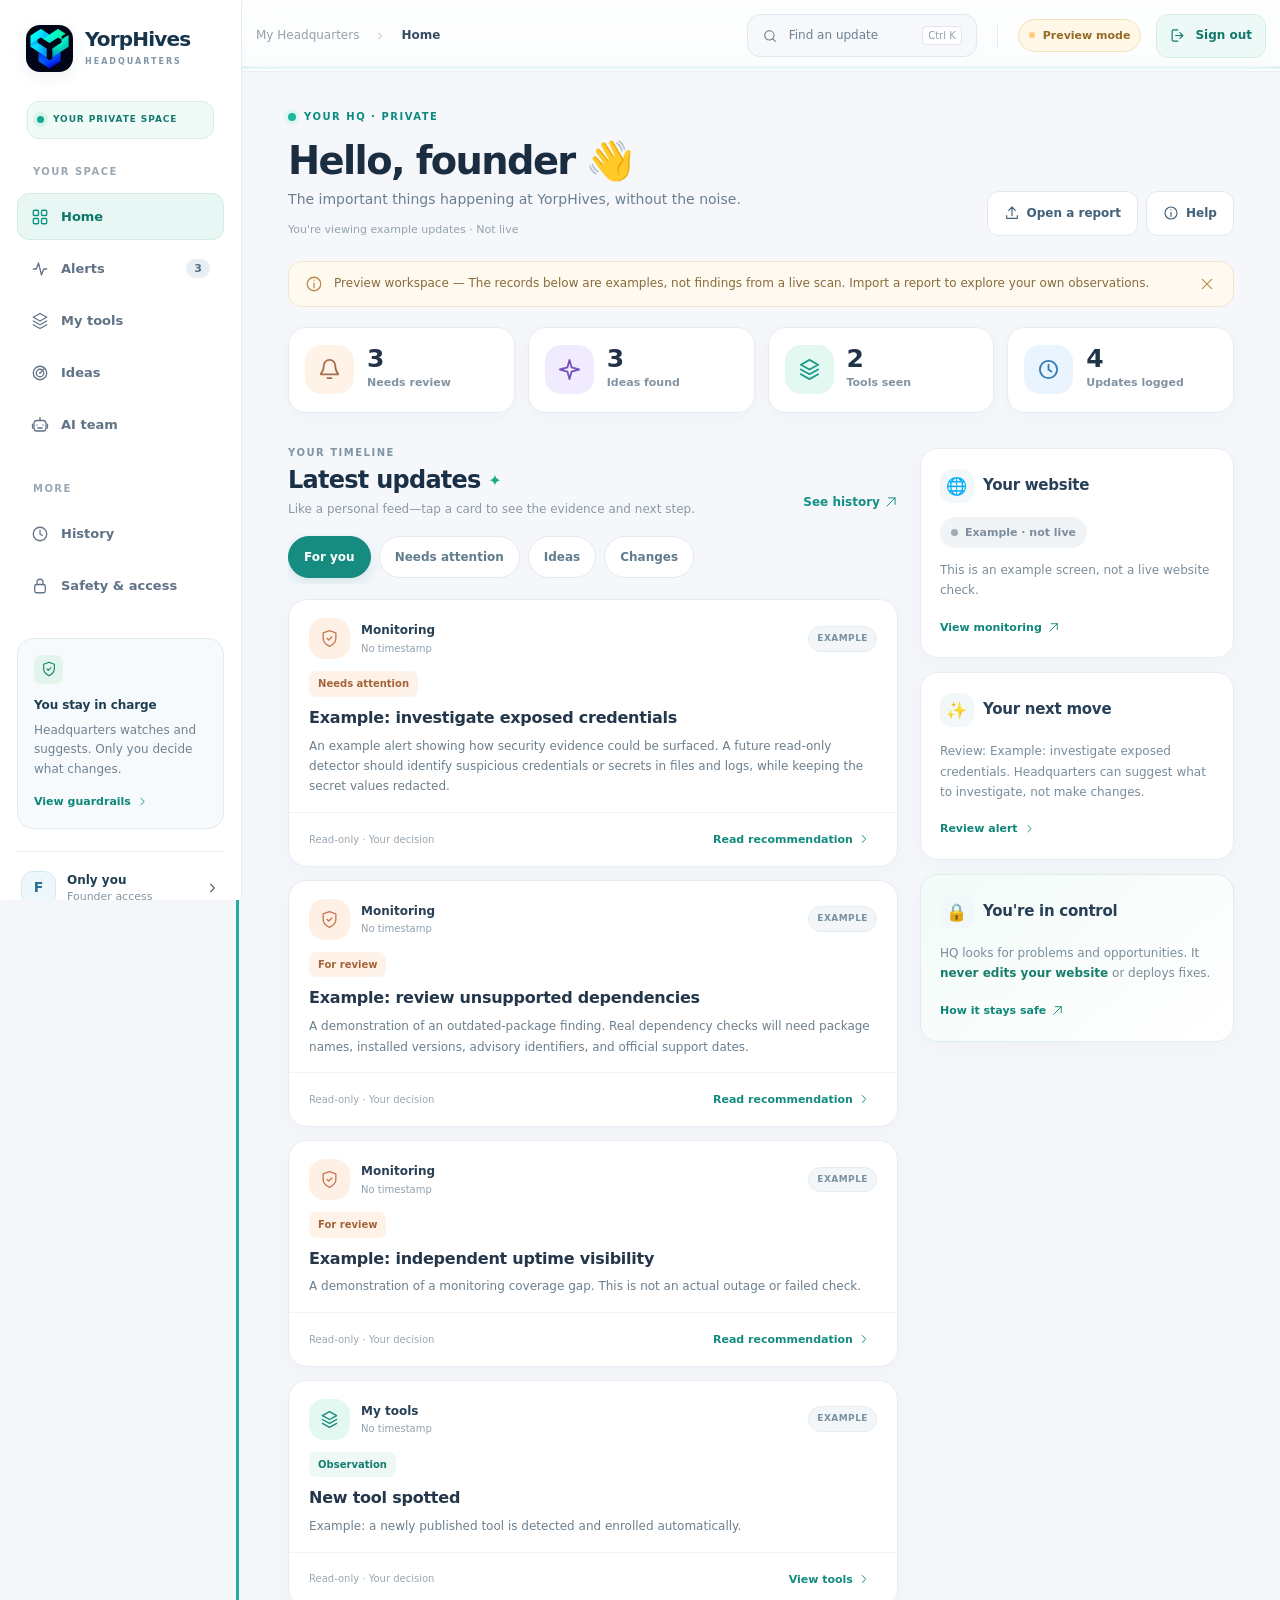
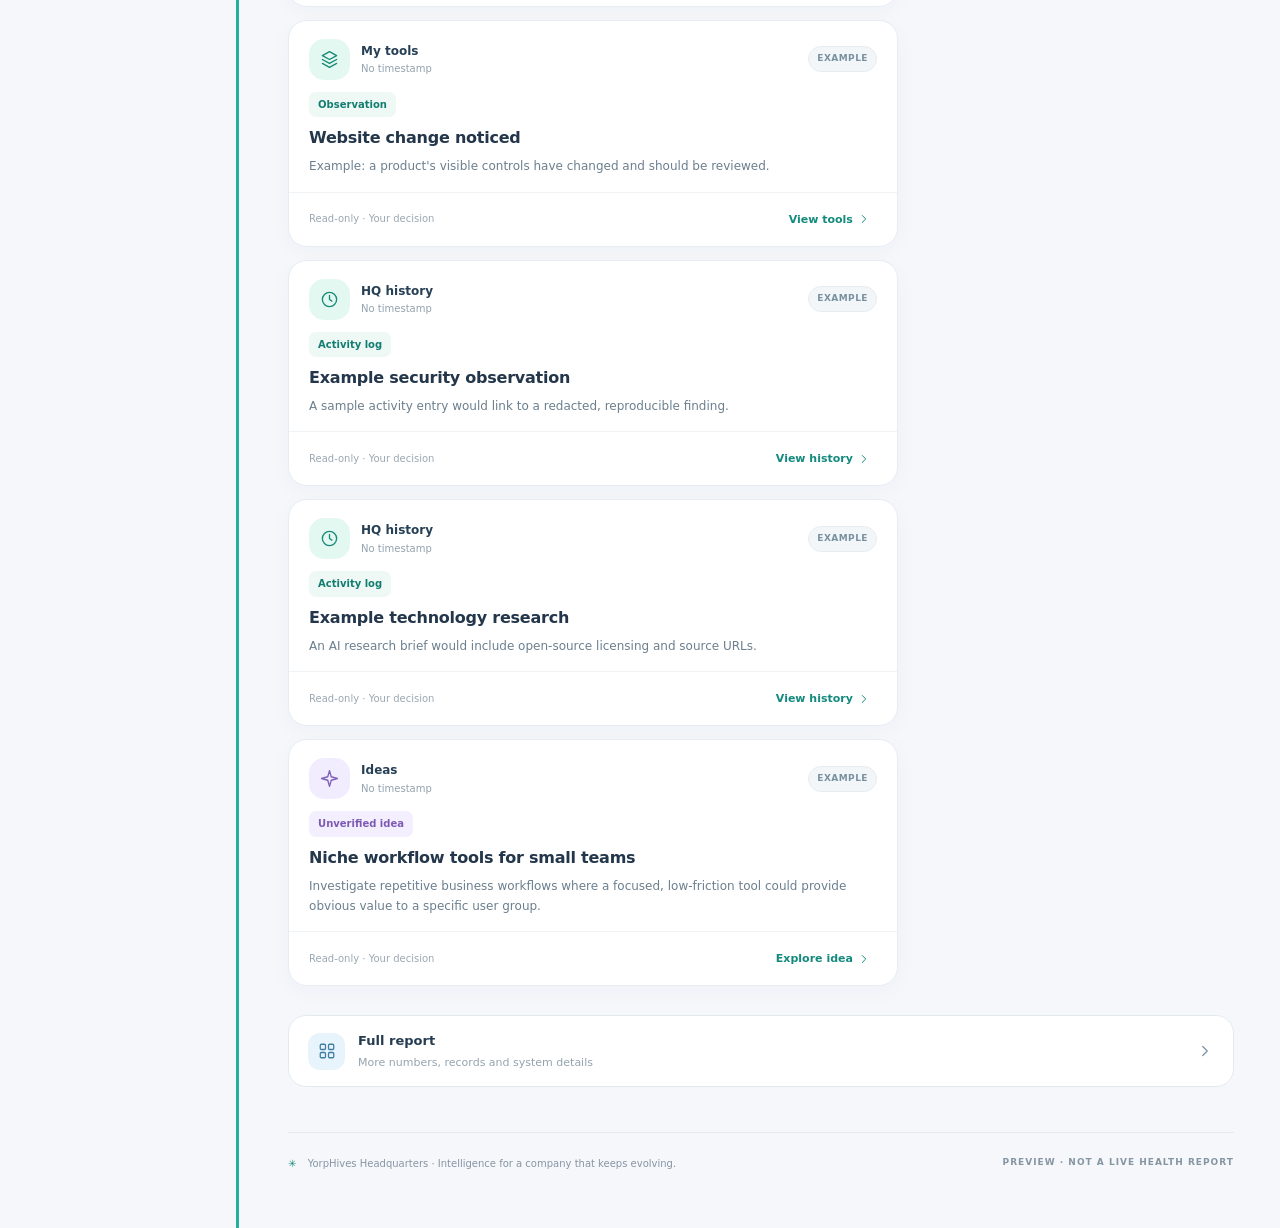
==== index.html @ 3d7a507d "copy(ui): explain automatic enrollment, tentative SPA routes, and evidence limits in everyday langua" ====
<!doctype html>
<html lang="en">
<head>
  <meta charset="utf-8">
  <meta name="viewport" content="width=device-width, initial-scale=1, viewport-fit=cover">
  <meta name="theme-color" content="#0b1019">
  <meta name="description" content="YorpHives Headquarters — a founder-controlled AI office for monitoring, research, opportunity discovery, and long-term growth.">
  <title>YorpHives Headquarters — Your Daily Feed</title>
  <link rel="stylesheet" href="./styles.css">
  <script defer src="./dashboard.js"></script>
</head>
<body>
  <svg class="icon-library" xmlns="http://www.w3.org/2000/svg" aria-hidden="true">
    <symbol id="i-grid" viewBox="0 0 24 24"><rect x="3" y="3" width="7" height="7" rx="1.5"/><rect x="14" y="3" width="7" height="7" rx="1.5"/><rect x="3" y="14" width="7" height="7" rx="1.5"/><rect x="14" y="14" width="7" height="7" rx="1.5"/></symbol>
    <symbol id="i-activity" viewBox="0 0 24 24"><path d="M3 12h4l3-8 4 16 3-8h4"/></symbol>
    <symbol id="i-shield" viewBox="0 0 24 24"><path d="M12 22s8-4 8-10V5l-8-3-8 3v7c0 6 8 10 8 10Z"/><path d="m9 12 2 2 4-4"/></symbol>
    <symbol id="i-radar" viewBox="0 0 24 24"><circle cx="12" cy="12" r="9"/><circle cx="12" cy="12" r="5"/><path d="m12 12 6-6"/><circle cx="12" cy="12" r="1" fill="currentColor" stroke="none"/></symbol>
    <symbol id="i-trend" viewBox="0 0 24 24"><path d="m3 17 6-6 4 4 8-8"/><path d="M15 7h6v6"/></symbol>
    <symbol id="i-bots" viewBox="0 0 24 24"><rect x="4" y="6" width="16" height="14" rx="4"/><path d="M12 2v4M8 12h.01M16 12h.01M9 16h6M2 11v5M22 11v5"/></symbol>
    <symbol id="i-clock" viewBox="0 0 24 24"><circle cx="12" cy="12" r="9"/><path d="M12 7v5l3 2"/></symbol>
    <symbol id="i-lock" viewBox="0 0 24 24"><rect x="5" y="10" width="14" height="11" rx="2"/><path d="M8 10V7a4 4 0 0 1 8 0v3"/></symbol>
    <symbol id="i-chevron" viewBox="0 0 24 24"><path d="m9 18 6-6-6-6"/></symbol>
    <symbol id="i-arrow" viewBox="0 0 24 24"><path d="M5 19 19 5M8 5h11v11"/></symbol>
    <symbol id="i-search" viewBox="0 0 24 24"><circle cx="11" cy="11" r="7"/><path d="m20 20-4-4"/></symbol>
    <symbol id="i-bell" viewBox="0 0 24 24"><path d="M18 8a6 6 0 0 0-12 0c0 7-3 7-3 9h18c0-2-3-2-3-9ZM10 21h4"/></symbol>
    <symbol id="i-plus" viewBox="0 0 24 24"><path d="M12 5v14M5 12h14"/></symbol>
    <symbol id="i-menu" viewBox="0 0 24 24"><path d="M4 7h16M4 12h16M4 17h16"/></symbol>
    <symbol id="i-close" viewBox="0 0 24 24"><path d="M5 5 19 19M19 5 5 19"/></symbol>
    <symbol id="i-logout" viewBox="0 0 24 24"><path d="M11 4H5a2 2 0 0 0-2 2v12a2 2 0 0 0 2 2h6"/><path d="M14 16l4-4-4-4M8 12h10"/></symbol>
    <symbol id="i-upload" viewBox="0 0 24 24"><path d="M12 16V3m0 0L7 8m5-5 5 5M4 16v4h16v-4"/></symbol>
    <symbol id="i-info" viewBox="0 0 24 24"><circle cx="12" cy="12" r="9"/><path d="M12 11v6M12 7h.01"/></symbol>
    <symbol id="i-spark" viewBox="0 0 24 24"><path d="m12 2 2.2 7.8L22 12l-7.8 2.2L12 22l-2.2-7.8L2 12l7.8-2.2L12 2Z"/></symbol>
    <symbol id="i-briefcase" viewBox="0 0 24 24"><rect x="3" y="7" width="18" height="14" rx="2"/><path d="M8 7V5a2 2 0 0 1 2-2h4a2 2 0 0 1 2 2v2M3 13h18"/></symbol>
    <symbol id="i-code" viewBox="0 0 24 24"><path d="m8 8-4 4 4 4m8-8 4 4-4 4m-3-12-2 16"/></symbol>
    <symbol id="i-file" viewBox="0 0 24 24"><path d="M6 2h8l5 5v15H6zM14 2v5h5M9 12h7M9 16h7"/></symbol>
    <symbol id="i-check" viewBox="0 0 24 24"><path d="m5 12 5 5L20 7"/></symbol>
    <symbol id="i-external" viewBox="0 0 24 24"><path d="M13 5h6v6M19 5l-9 9"/><path d="M19 14v5H5V5h5"/></symbol>
    <symbol id="i-refresh" viewBox="0 0 24 24"><path d="M20 11a8 8 0 0 0-14-5L4 8m0-5v5h5M4 13a8 8 0 0 0 14 5l2-2m0 5v-5h-5"/></symbol>
    <symbol id="i-layers" viewBox="0 0 24 24"><path d="m12 2 9 5-9 5-9-5 9-5Zm-9 10 9 5 9-5M3 17l9 5 9-5"/></symbol>
    <symbol id="i-dollar" viewBox="0 0 24 24"><path d="M12 2v20M17 6c-2-2-10-2-10 2 0 5 10 2 10 7s-8 5-10 2"/></symbol>
    <symbol id="i-eye" viewBox="0 0 24 24"><path d="M2 12s4-7 10-7 10 7 10 7-4 7-10 7S2 12 2 12Z"/><circle cx="12" cy="12" r="3"/></symbol>
  </svg>

  <div class="shell" id="app-shell">
    <aside class="sidebar" id="sidebar" aria-label="Main navigation">
      <a class="brand" href="#overview" aria-label="YorpHives Headquarters, overview">
        <span class="brand-mark" aria-hidden="true">
          <svg viewBox="0 0 52 52" fill="none"><path d="m26 5 17.32 10v20L26 45 8.68 35V15L26 5Z" stroke="currentColor" stroke-width="2.2"/><path d="m26 14 10 6v12l-10 6-10-6V20l10-6Z" fill="currentColor" opacity=".95"/><path d="M26 14v24M16 20l20 12m0-12L16 32" stroke="#0b1019" stroke-width="1.8"/></svg>
        </span>
        <span><strong>YorpHives</strong><small>HEADQUARTERS</small></span>
      </a>

      <div class="sidebar-scope"><span class="scope-indicator"></span> YOUR PRIVATE SPACE</div>

      <nav class="side-nav" aria-label="Sections">
        <div class="nav-group-title">YOUR SPACE</div>
        <button class="nav-item is-active" data-nav="overview" aria-current="page"><svg class="icon"><use href="#i-grid"/></svg><span>Home</span></button>
        <button class="nav-item" data-nav="monitoring"><svg class="icon"><use href="#i-activity"/></svg><span>Alerts</span><span class="nav-count" id="nav-finding-count">—</span></button>
        <button class="nav-item" data-nav="products"><svg class="icon"><use href="#i-layers"/></svg><span>My tools</span></button>
        <button class="nav-item" data-nav="opportunities"><svg class="icon"><use href="#i-radar"/></svg><span>Ideas</span></button>
        <button class="nav-item" data-nav="workforce"><svg class="icon"><use href="#i-bots"/></svg><span>AI team</span></button>
        <div class="nav-group-title nav-group-spaced">MORE</div>
        <button class="nav-item" data-nav="activity"><svg class="icon"><use href="#i-clock"/></svg><span>History</span></button>
        <button class="nav-item" data-nav="governance"><svg class="icon"><use href="#i-lock"/></svg><span>Safety & access</span></button>
      </nav>

      <div class="sidebar-bottom">
        <div class="principle-box">
          <span class="principle-icon"><svg class="icon"><use href="#i-shield"/></svg></span>
          <strong>You stay in charge</strong>
          <p>Headquarters watches and suggests. Only you decide what changes.</p>
          <button class="text-link" data-nav="governance">View guardrails <svg class="icon"><use href="#i-chevron"/></svg></button>
        </div>
        <div class="founder">
          <span class="avatar">F</span><span class="founder-label"><strong>Only you</strong><small>Founder access</small></span><svg class="icon founder-chevron"><use href="#i-chevron"/></svg>
        </div>
        <a class="sidebar-signout" href="/cdn-cgi/access/logout" title="End your Cloudflare Access session">
          <svg class="icon" aria-hidden="true"><use href="#i-logout"/></svg><span>Sign out</span>
        </a>
      </div>
    </aside>

    <div class="sidebar-scrim" id="sidebar-scrim" hidden></div>

    <div class="workspace">
      <header class="topbar">
        <div class="topbar-left">
          <button type="button" class="icon-button mobile-menu" id="mobile-menu" aria-label="Open navigation" aria-expanded="false"><svg class="icon"><use href="#i-menu"/></svg></button>
          <span class="breadcrumb-root">My Headquarters</span><svg class="icon breadcrumb-divider"><use href="#i-chevron"/></svg><span class="breadcrumb-current" id="breadcrumb-current">Home</span>
        </div>
        <div class="topbar-right">
          <button class="quick-search" id="search-trigger" aria-label="Search findings and opportunities"><svg class="icon"><use href="#i-search"/></svg><span>Find an update</span><kbd id="search-shortcut" aria-hidden="true">Ctrl K</kbd></button>
          <span class="top-divider"></span>
          <span class="mode-chip" id="mode-chip"><span class="mode-dot"></span><span id="mode-label">Preview mode</span></span>
          <a class="topbar-signout" href="/cdn-cgi/access/logout" aria-label="Sign out of Headquarters" title="Sign out of Cloudflare Access"><svg class="icon" aria-hidden="true"><use href="#i-logout"/></svg><span>Sign out</span></a>
        </div>
      </header>

      <main id="main-content" tabindex="-1">
        <section id="view-overview" class="view is-visible" aria-labelledby="overview-heading">
          <div class="home-welcome">
            <div class="home-welcome-copy">
              <span class="home-kicker"><span class="home-kicker-dot"></span> YOUR HQ · PRIVATE</span>
              <h1 id="overview-heading">Hello, founder <span aria-hidden="true">👋</span></h1>
              <p>The important things happening at YorpHives, without the noise.</p>
              <span class="home-updated" id="home-updated">Loading your updates…</span>
            </div>
            <div class="home-welcome-actions">
              <button class="button button-secondary" id="import-trigger"><svg class="icon"><use href="#i-upload"/></svg> Open a report</button>
              <button class="button button-secondary help-button" id="how-trigger"><svg class="icon"><use href="#i-info"/></svg> Help</button>
            </div>
          </div>

          <div class="notice-bar" id="data-notice"><svg class="icon"><use href="#i-info"/></svg><div><strong>Preview workspace</strong> — Everything below is clearly marked sample data, not a live scan. Import a report to explore your own observations.</div><button id="notice-dismiss" type="button" aria-label="Dismiss preview notice"><svg class="icon"><use href="#i-close"/></svg></button></div>

          <div class="home-stories" aria-label="Quick overview">
            <button class="home-story story-alerts" type="button" data-nav="monitoring">
              <span class="story-icon"><svg class="icon"><use href="#i-bell"/></svg></span>
              <span class="story-number" id="home-alert-count">—</span>
              <span class="story-label">Needs review</span>
            </button>
            <button class="home-story story-ideas" type="button" data-nav="opportunities">
              <span class="story-icon"><svg class="icon"><use href="#i-spark"/></svg></span>
              <span class="story-number" id="home-idea-count">—</span>
              <span class="story-label">Ideas found</span>
            </button>
            <button class="home-story story-tools" type="button" data-nav="products">
              <span class="story-icon"><svg class="icon"><use href="#i-layers"/></svg></span>
              <span class="story-number" id="home-tool-count">—</span>
              <span class="story-label">Tools seen</span>
            </button>
            <button class="home-story story-history" type="button" data-nav="activity">
              <span class="story-icon"><svg class="icon"><use href="#i-clock"/></svg></span>
              <span class="story-number" id="home-update-count">—</span>
              <span class="story-label">Updates logged</span>
            </button>
          </div>

          <div class="home-layout">
            <div class="home-main-feed">
              <section class="home-feed-section" aria-labelledby="home-feed-heading">
                <div class="home-section-heading">
                  <div><span class="home-kicker subtle">YOUR TIMELINE</span><h2 id="home-feed-heading">Latest updates <span class="home-wave" aria-hidden="true">✦</span></h2>
                  <p>Like a personal feed—tap a card to see the evidence and next step.</p></div>
                  <button class="home-small-link" type="button" data-nav="activity">See history <svg class="icon"><use href="#i-arrow"/></svg></button>
                </div>
                <div class="home-feed-filters" role="group" aria-label="Filter your updates">
                  <button type="button" class="feed-filter is-selected" data-feed-filter="all" aria-pressed="true">For you</button>
                  <button type="button" class="feed-filter" data-feed-filter="alerts" aria-pressed="false">Needs attention</button>
                  <button type="button" class="feed-filter" data-feed-filter="ideas" aria-pressed="false">Ideas</button>
                  <button type="button" class="feed-filter" data-feed-filter="changes" aria-pressed="false">Changes</button>
                </div>
                <div id="home-feed-list" class="home-feed-list" aria-live="polite"></div>
              </section>
            </div>

            <aside class="home-right-rail" aria-label="Quick status and help">
              <section class="home-side-card home-site-status" aria-labelledby="home-site-heading">
                <div class="home-side-title"><span class="home-side-emoji" aria-hidden="true">🌐</span><h2 id="home-site-heading">Your website</h2></div>
                <span class="home-site-pill" id="home-site-pill">Checking evidence…</span>
                <p id="home-site-copy">Headquarters will show its most recent observation here.</p>
                <button class="home-side-link" type="button" data-nav="monitoring">View monitoring <svg class="icon"><use href="#i-arrow"/></svg></button>
              </section>

              <section class="home-side-card home-next-card" aria-labelledby="home-next-heading">
                <div class="home-side-title"><span class="home-side-emoji" aria-hidden="true">✨</span><h2 id="home-next-heading">Your next move</h2></div>
                <p id="home-next-copy">We'll suggest a clear next step once there's evidence to review.</p>
                <button class="home-side-link" type="button" id="home-next-action" data-nav="monitoring">Open alerts <svg class="icon"><use href="#i-chevron"/></svg></button>
              </section>

              <section class="home-side-card home-private-card" aria-labelledby="home-safe-heading">
                <div class="home-side-title"><span class="home-side-emoji" aria-hidden="true">🔒</span><h2 id="home-safe-heading">You're in control</h2></div>
                <p>HQ looks for problems and opportunities. It <strong>never edits your website</strong> or deploys fixes.</p>
                <button class="home-side-link" type="button" data-nav="governance">How it stays safe <svg class="icon"><use href="#i-arrow"/></svg></button>
              </section>
            </aside>
          </div>

          <details class="home-full-report" id="home-full-report">
            <summary><span class="full-report-icon"><svg class="icon"><use href="#i-grid"/></svg></span><span><strong>Full report</strong><small>More numbers, records and system details</small></span><svg class="icon full-report-chevron"><use href="#i-chevron"/></svg></summary>
            <div class="home-full-report-body">
          <div class="section-label-row"><div><span class="small-eyebrow">THE BIG PICTURE</span><h2>At a glance</h2></div><span class="section-footnote" id="snapshot-date">Illustrative dashboard</span></div>
          <div class="metric-grid">
            <article class="metric-card"><div class="metric-top"><span>Assets monitored</span><span class="metric-icon violet"><svg class="icon"><use href="#i-layers"/></svg></span></div><div class="metric-value" id="metric-assets">2</div><p id="metric-assets-caption">Illustrative system inventory</p><span class="metric-bottom"><span class="mini-dash violet-line"></span><span id="metric-assets-footer">Website + headquarters</span></span></article>
            <article class="metric-card"><div class="metric-top"><span>Findings to review</span><span class="metric-icon peach"><svg class="icon"><use href="#i-shield"/></svg></span></div><div class="metric-value" id="metric-findings">3</div><p id="metric-findings-caption">Example open observations</p><span class="metric-bottom"><span class="mini-dash peach-line"></span><span id="metric-findings-footer">Awaiting founder review</span></span></article>
            <article class="metric-card"><div class="metric-top"><span>Growth opportunities</span><span class="metric-icon mint"><svg class="icon"><use href="#i-trend"/></svg></span></div><div class="metric-value" id="metric-opportunities">3</div><p id="metric-opportunities-caption">Example research leads</p><span class="metric-bottom"><span class="mini-dash mint-line"></span><span id="metric-opportunities-footer">Validate before pursuing</span></span></article>
            <article class="metric-card"><div class="metric-top"><span>AI departments</span><span class="metric-icon blue"><svg class="icon"><use href="#i-bots"/></svg></span></div><div class="metric-value" id="metric-employees">6</div><p id="metric-employees-caption">Illustrative team structure</p><span class="metric-bottom"><span class="mini-dash blue-line"></span><span id="metric-employees-footer">Telemetry not connected</span></span></article>
          </div>

          <div class="dashboard-columns">
            <section class="panel briefing-panel" aria-labelledby="brief-heading">
              <div class="panel-heading"><div class="panel-title-wrap"><span class="panel-icon violet"><svg class="icon"><use href="#i-spark"/></svg></span><div><span class="small-eyebrow">YOUR DAILY EXECUTIVE SUMMARY</span><h2 id="brief-heading">The founder's brief</h2></div></div><span class="outline-pill" id="brief-kind">EXAMPLE</span></div>
              <p class="brief-intro" id="brief-summary">One calm place to understand what's happening across YorpHives. These example signals demonstrate how your AI office will summarize its findings.</p>
              <div class="brief-tasks" id="brief-items"></div>
              <div class="panel-bottom"><span><svg class="icon"><use href="#i-eye"/></svg> Insight, never auto-action</span><button class="subtle-link" data-nav="monitoring">Review findings <svg class="icon"><use href="#i-arrow"/></svg></button></div>
            </section>
            <section class="panel coverage-panel" aria-labelledby="coverage-heading">
              <div class="panel-heading"><div class="panel-title-wrap"><span class="panel-icon mint"><svg class="icon"><use href="#i-activity"/></svg></span><div><span class="small-eyebrow">OPERATIONAL VISIBILITY</span><h2 id="coverage-heading">System coverage</h2></div></div></div>
              <p class="coverage-note" id="coverage-note">A clear picture of your connected monitoring systems will appear here.</p>
              <div id="system-health-grid" class="system-health-grid"></div>
              <div class="connection-callout"><span class="connection-dot"></span><div><strong id="connection-title">Awaiting live evidence</strong><small id="connection-subtitle">A preview is not a health check.</small></div><svg class="icon"><use href="#i-info"/></svg></div>
            </section>
          </div>

          <div class="dashboard-columns lower-columns">
            <section class="panel list-panel" aria-labelledby="priority-heading">
              <div class="panel-heading"><div class="panel-title-wrap"><div><span class="small-eyebrow">WHAT NEEDS A DECISION</span><h2 id="priority-heading">Priority inbox</h2></div></div><button class="subtle-link" data-nav="monitoring">All alerts <svg class="icon"><use href="#i-arrow"/></svg></button></div>
              <div id="priority-list" class="priority-list"></div>
            </section>
            <section class="panel list-panel" aria-labelledby="radar-heading">
              <div class="panel-heading"><div class="panel-title-wrap"><div><span class="small-eyebrow">WHAT COULD MOVE US FORWARD</span><h2 id="radar-heading">Opportunity radar</h2></div></div><button class="subtle-link" data-nav="opportunities">Explore all <svg class="icon"><use href="#i-arrow"/></svg></button></div>
              <div id="opportunity-preview" class="opportunity-preview"></div>
            </section>
          </div>
            </div>
          </details>
        </section>

        <section id="view-monitoring" class="view" aria-labelledby="monitoring-heading" hidden>
          <div class="page-heading"><div><div class="eyebrow"><span class="eyebrow-line"></span> KEEPING AN EYE ON THINGS</div><h1 id="monitoring-heading">What needs <em>your attention?</em></h1><p>Potential problems Headquarters noticed. Open any alert to see why it matters and what you can do next.</p></div><span class="header-emblem"><svg class="icon"><use href="#i-shield"/></svg></span></div>
          <div class="inner-insight"><svg class="icon"><use href="#i-lock"/></svg><span>Observation only. No agent can edit code, change configuration, or deploy a fix.</span></div>
          <div class="filter-bar"><div class="filter-chips" role="group" aria-label="Filter findings"><button class="filter-chip is-selected" data-finding-filter="all">All findings</button><button class="filter-chip" data-finding-filter="security">Security</button><button class="filter-chip" data-finding-filter="dependencies">App packages</button><button class="filter-chip" data-finding-filter="reliability">Reliability</button><button class="filter-chip" data-finding-filter="quality">Quality</button></div><span class="filter-detail" id="monitoring-count"></span></div>
          <div class="records-panel"><div class="records-head"><span>OBSERVATION</span><span>PRIORITY</span><span>SYSTEM</span><span>REVIEW</span></div><div id="findings-list"></div></div>
          <section class="panel security-watch-panel" aria-labelledby="security-watch-heading">
            <div class="panel-heading"><div><span class="small-eyebrow">PUBLIC ADVISORIES</span>
              <h2 id="security-watch-heading">Security news to check</h2></div><span class="outline-pill">SOURCE-BASED</span></div>
            <p class="intel-caption">These are public warnings about software packages. They do not mean YorpHives is affected.</p>
            <div id="security-watch-list" aria-live="polite"></div>
          </section>
        </section>

        <section id="view-opportunities" class="view" aria-labelledby="opportunities-heading" hidden>
          <div class="page-heading"><div><div class="eyebrow"><span class="eyebrow-line"></span> NEW POSSIBILITIES</div><h1 id="opportunities-heading">Ideas worth <em>exploring.</em></h1><p>Discover useful things to build or improve. Each idea needs more research before it's worth your time.</p></div><span class="header-emblem mint"><svg class="icon"><use href="#i-radar"/></svg></span></div>
          <div class="inner-insight"><svg class="icon"><use href="#i-info"/></svg><span>Ideas are leads, not guaranteed income. Verify demand, licensing, cost, and sources before investing.</span></div>
          <div class="filter-bar"><div class="filter-chips" role="group" aria-label="Filter opportunities"><button class="filter-chip is-selected" data-opportunity-filter="all">All ideas</button><button class="filter-chip" data-opportunity-filter="product">Products</button><button class="filter-chip" data-opportunity-filter="revenue">Revenue</button><button class="filter-chip" data-opportunity-filter="technology">Technology</button></div><span class="filter-detail" id="opportunity-count"></span></div>
          <div id="opportunities-grid" class="opportunities-grid"></div>
        </section>


        <section id="view-products" class="view" aria-labelledby="products-heading" hidden>
          <div class="page-heading">
            <div><div class="eyebrow"><span class="eyebrow-line"></span> YOUR TOOL COLLECTION</div>
              <h1 id="products-heading">Your tools,<br><em>all in one place.</em></h1>
              <p>See which tools Headquarters knows about, which ones changed, and what may need attention. Missing entries mean discovery needs checking.</p>
            </div><span class="header-emblem mint"><svg class="icon"><use href="#i-layers"/></svg></span>
          </div>
          <div class="inner-insight"><svg class="icon"><use href="#i-lock"/></svg><span>Read-only by design. A tool's HTTP response and visible controls are observations, not proof that all features work. Research leads require independent validation.</span></div>
          <div class="discovery-strip">
            <div class="discovery-live-icon"><svg class="icon"><use href="#i-radar"/></svg></div>
            <div class="discovery-strip-copy"><span class="small-eyebrow">AUTOMATIC TOOL WATCH</span><strong id="discovery-status">Preview — not connected</strong><small id="discovery-explainer">Automatic enrollment starts when a read-only scanner is installed and scheduled on your own server.</small></div>
            <div class="discovery-actions"><button class="button button-secondary" id="product-refresh-trigger"><svg class="icon"><use href="#i-refresh"/></svg> Refresh updates</button><button class="button button-secondary" id="product-import-trigger"><svg class="icon"><use href="#i-upload"/></svg> Open report</button></div>
          </div>
          <div class="product-stat-grid">
            <article class="product-stat"><span>Tools listed</span><strong id="product-total">0</strong><small>Website tools & applications</small></article>
            <article class="product-stat"><span>Recently added</span><strong id="product-new">0</strong><small>Automatically enrolled</small></article>
            <article class="product-stat"><span>Changes noticed</span><strong id="product-changes-total">0</strong><small>Requires review, not auto-fix</small></article>
            <article class="product-stat"><span>Feature ideas</span><strong id="product-comparisons-total">0</strong><small>Evidence-based hypotheses</small></article>
            <article class="product-stat"><span>Observation mode</span><strong id="product-qa-total">—</strong><small id="product-qa-caption">Evidence source not connected</small></article>
          </div>
          <div class="product-intel-grid">
            <section class="panel product-intel-panel" aria-labelledby="product-catalog-heading">
              <div class="panel-heading"><div><span class="small-eyebrow">AUTO-ENROLLED INVENTORY</span><h2 id="product-catalog-heading">YorpHives product catalog</h2></div><span class="outline-pill" id="catalog-kind">PREVIEW</span></div>
              <p class="intel-caption">Published tool routes enter read-only monitoring automatically. Script-only routes stay unverified until supported by public evidence.</p>
              <div id="product-catalog" class="product-catalog"></div>
            </section>
            <section class="panel product-intel-panel" aria-labelledby="product-changes-heading">
              <div class="panel-heading"><div><span class="small-eyebrow">WHAT CHANGED?</span><h2 id="product-changes-heading">Discovery & change feed</h2></div><button class="subtle-link" data-nav="activity">Evidence log <svg class="icon"><use href="#i-arrow"/></svg></button></div>
              <p class="intel-caption">New tool routes, page metadata changes and review alerts. Missing catalog links never mean a tool was deleted.</p>
              <div id="product-change-feed" class="product-change-feed"></div>
            </section>
          </div>
          <section class="panel product-gap-panel" aria-labelledby="product-gaps-heading">
            <div class="panel-heading"><div><span class="small-eyebrow">ALTERNATIVES & IMPROVEMENT IDEAS</span><h2 id="product-gaps-heading">Alternatives worth checking</h2></div><button class="subtle-link" data-nav="opportunities">Growth radar <svg class="icon"><use href="#i-arrow"/></svg></button></div>
            <p class="intel-caption">Public research can highlight similar tools. No feature shortfall or competitor advantage is claimed without independent evidence.</p>
            <div id="product-feature-gaps"></div>
          </section>
          <section class="panel product-gap-panel" aria-labelledby="zero-cost-heading">
            <div class="panel-heading"><div><span class="small-eyebrow">FREE-TIER RESOURCE GUARD</span><h2 id="zero-cost-heading">₹0 operating budget</h2></div><span class="outline-pill">READ-ONLY</span></div>
            <p class="intel-caption">Real request counts are displayed only when a supported collector report is connected. This is an internal request limit, not a Cloudflare billing guarantee.</p>
            <div id="zero-cost-summary" role="status" aria-live="polite"></div>
          </section>
          <div class="inner-insight product-footer-note"><svg class="icon"><use href="#i-info"/></svg><span>Read-only monitoring and public-source research. JavaScript-only or unlinked tools require a website manifest for reliable discovery. Production Headquarters does not run browsers to operate live tools.</span></div>
        </section>

        <section id="view-workforce" class="view" aria-labelledby="workforce-heading" hidden>
          <div class="page-heading"><div><div class="eyebrow"><span class="eyebrow-line"></span> MEET YOUR HELPERS</div><h1 id="workforce-heading">Your <em>AI team.</em></h1><p>See each department's job and whether it has actually connected. A listed role isn't proof an AI agent is running.</p></div><span class="header-emblem blue"><svg class="icon"><use href="#i-bots"/></svg></span></div>
          <div class="inner-insight"><svg class="icon"><use href="#i-info"/></svg><span>These are example roles, not evidence that agents are running. Actual execution state requires signed or auditable telemetry.</span></div>
          <div id="workforce-grid" class="workforce-grid"></div>
        </section>

        <section id="view-activity" class="view" aria-labelledby="activity-heading" hidden>
          <div class="page-heading"><div><div class="eyebrow"><span class="eyebrow-line"></span> YOUR ACTIVITY HISTORY</div><h1 id="activity-heading">Everything HQ <em>noticed.</em></h1><p>A simple history of observations, with dates and sources when available.</p></div><span class="header-emblem"><svg class="icon"><use href="#i-clock"/></svg></span></div>
          <div class="inner-insight"><svg class="icon"><use href="#i-shield"/></svg><span>Evidence links are displayed only when included in an imported report. An absence of entries does not prove all systems are healthy.</span></div>
          <div id="activity-list" class="activity-panel"></div>
        </section>

        <section id="view-governance" class="view" aria-labelledby="governance-heading" hidden>
          <div class="page-heading"><div><div class="eyebrow"><span class="eyebrow-line"></span> ONLY YOU DECIDE</div><h1 id="governance-heading">You're always<br><em>in charge.</em></h1><p>Headquarters watches and suggests. You approve every real change.</p></div><span class="header-emblem mint"><svg class="icon"><use href="#i-lock"/></svg></span></div>
          <div class="governance-hero"><div class="governance-stamp"><svg class="icon"><use href="#i-shield"/></svg></div><div><span class="small-eyebrow">PERMANENT BOUNDARY</span><h2>Read-only intelligence. Founder-executed change.</h2><p>HQ workers may monitor, research, analyze, test in isolated read-only contexts, and recommend. They must not hold credentials that allow source edits, production changes, infrastructure mutation, or deployment.</p></div></div>
          <div class="rules-grid">
            <article class="rule-card"><span class="rule-number">01 / PERMISSION</span><svg class="icon"><use href="#i-eye"/></svg><h3>Observe, don't modify</h3><p>Read-only credentials, narrowly scoped APIs, and separate service identities for each agent.</p></article>
            <article class="rule-card"><span class="rule-number">02 / EVIDENCE</span><svg class="icon"><use href="#i-file"/></svg><h3>Show your work</h3><p>Each finding should link to a source, timestamp, affected system, and reproducible reasoning.</p></article>
            <article class="rule-card"><span class="rule-number">03 / APPROVAL</span><svg class="icon"><use href="#i-check"/></svg><h3>Founder makes the call</h3><p>Recommendations enter a review queue. Implementation happens in a separate founder-controlled workflow.</p></article>
            <article class="rule-card"><span class="rule-number">04 / OWNERSHIP</span><svg class="icon"><use href="#i-code"/></svg><h3>Own the infrastructure</h3><p>Open-source software, open-weight models, portable data, and replaceable components by design.</p></article>
          </div>
          <div class="architecture-panel"><span class="small-eyebrow">HOW THE SYSTEM SHOULD FLOW</span><h2>From signal to decision</h2><div class="flow"><span>Independent detectors</span><svg class="icon"><use href="#i-chevron"/></svg><span>Evidence store</span><svg class="icon"><use href="#i-chevron"/></svg><span>AI analysis</span><svg class="icon"><use href="#i-chevron"/></svg><span>Founder review</span></div><p>Deterministic checks run routinely; private AI reasoning activates when a real signal deserves investigation. A dedicated outbound notification channel alerts the founder without granting execution rights.</p></div>
        </section>

        <footer class="footer"><span><span class="footer-icon">✳</span> YorpHives Headquarters · Intelligence for a company that keeps evolving.</span><span id="footer-mode">PREVIEW · NOT A LIVE HEALTH REPORT</span></footer>
      </main>
    </div>
  </div>

  <nav class="home-mobile-tabs" aria-label="Quick navigation on mobile">
    <button type="button" data-nav="overview" class="mobile-tab is-active" aria-current="page"><svg class="icon"><use href="#i-grid"/></svg><span>Home</span></button>
    <button type="button" data-nav="monitoring" class="mobile-tab"><svg class="icon"><use href="#i-bell"/></svg><span>Alerts</span></button>
    <button type="button" data-nav="products" class="mobile-tab"><svg class="icon"><use href="#i-layers"/></svg><span>Tools</span></button>
    <button type="button" data-nav="opportunities" class="mobile-tab"><svg class="icon"><use href="#i-spark"/></svg><span>Ideas</span></button>
    <button type="button" id="mobile-more" class="mobile-tab" aria-label="More sections" aria-expanded="false"><svg class="icon"><use href="#i-menu"/></svg><span>More</span></button>
  </nav>

  <input id="report-upload" type="file" accept=".json,application/json" hidden>
  <dialog id="detail-dialog" class="detail-dialog" aria-labelledby="detail-title">
    <div class="dialog-top"><span class="small-eyebrow" id="detail-type">INTELLIGENCE RECORD</span><button class="icon-button" id="detail-close" aria-label="Close details"><svg class="icon"><use href="#i-close"/></svg></button></div>
    <h2 id="detail-title"></h2><div id="detail-tags" class="detail-tags"></div>
    <p id="detail-description" class="dialog-description"></p>
    <div class="detail-section"><span class="small-eyebrow">RECOMMENDED NEXT STEP</span><p id="detail-action"></p></div>
    <div class="detail-section"><span class="small-eyebrow">EVIDENCE & PROVENANCE</span><div id="detail-evidence"></div></div>
    <div class="dialog-footer"><button class="button button-secondary" id="copy-record"><svg class="icon"><use href="#i-file"/></svg> Copy summary</button><button class="button button-primary" id="dialog-done">Done</button></div>
  </dialog>
  <dialog id="help-dialog" class="detail-dialog" aria-labelledby="help-title">
    <div class="dialog-top"><span class="small-eyebrow">GETTING STARTED</span><button class="icon-button" id="help-close" aria-label="Close help"><svg class="icon"><use href="#i-close"/></svg></button></div>
    <h2 id="help-title">Your AI office, explained.</h2>
    <p class="dialog-description">Headquarters brings monitoring updates and research ideas together. Anything marked EXAMPLE is just sample content—not a real observation.</p>
    <div class="help-step"><span>01</span><div><strong>Observe</strong><p>Detectors and specialist agents gather read-only evidence about your systems and market.</p></div></div>
    <div class="help-step"><span>02</span><div><strong>Understand</strong><p>Findings and opportunities are organized by priority, affected asset, and supporting source.</p></div></div>
    <div class="help-step"><span>03</span><div><strong>Decide</strong><p>You review recommendations and make changes outside Headquarters using founder-owned credentials.</p></div></div>
    <p class="helper-note">You can open a JSON report to explore its records locally. Reports marked Cloudflare were collected by the private scheduled monitoring service.</p>
    <p class="helper-note">Use <strong>Sign out</strong> at the top right, or in the menu, when you're finished. It ends your Cloudflare Access session across applications protected by the same Access team.</p>
    <div class="dialog-footer"><button class="button button-primary" id="help-done">Got it</button></div>
  </dialog>
  <dialog id="search-dialog" class="search-dialog" aria-label="Search headquarters">
    <div class="search-dialog-header"><svg class="icon"><use href="#i-search"/></svg><input id="global-search" type="search" placeholder="Search findings, opportunities, departments..." autocomplete="off" aria-label="Search headquarters records"><kbd>ESC</kbd></div>
    <div id="search-results" class="search-results"></div>
    <div class="search-hint">Results are local to the data currently displayed in this browser.</div>
  </dialog>
  <div id="toast" class="toast" role="status" aria-live="polite"></div>
</body>
</html>
---- styles.css ----
:root {
  color-scheme: dark;
  --bg: #0b1019;
  --sidebar: #0c111b;
  --surface: #121925;
  --surface-raised: #171f2c;
  --surface-soft: #151c29;
  --line: #26303d;
  --line-soft: #202a37;
  --text: #f0f1ef;
  --muted: #98a5b4;
  --subtle: #6f7e90;
  --violet: #c2b0ff;
  --mint: #bdf3d3;
  --peach: #ffc6a8;
  --blue: #a5c9ff;
  --radius: 16px;
}
* { box-sizing: border-box; }
html { scroll-behavior: smooth; }
body { margin: 0; min-height: 100vh; background: var(--bg); color: var(--text); font-family: Inter, ui-sans-serif, system-ui, -apple-system, BlinkMacSystemFont, "Segoe UI", sans-serif; font-size: 14px; line-height: 1.5; -webkit-font-smoothing: antialiased; }
button, input { font: inherit; }
button { cursor: pointer; }
a { color: inherit; text-decoration: none; }
button:focus-visible, a:focus-visible, input:focus-visible, [tabindex]:focus-visible { outline: 2px solid var(--mint); outline-offset: 3px; }
::selection { background: #7461aa; color: #fff; }
.icon-library { position: absolute; width: 0; height: 0; overflow: hidden; }
.icon { width: 18px; height: 18px; fill: none; stroke: currentColor; stroke-width: 1.7; stroke-linecap: round; stroke-linejoin: round; flex: none; }
.shell { min-height: 100vh; }
.sidebar { width: 260px; position: fixed; inset: 0 auto 0 0; background: var(--sidebar); border-right: 1px solid var(--line-soft); display: flex; flex-direction: column; z-index: 30; padding: 30px 17px 19px; }
.brand { display: flex; align-items: center; gap: 12px; padding: 0 9px; width: fit-content; }
.brand-mark { display: inline-flex; width: 45px; height: 45px; align-items: center; justify-content: center; color: var(--mint); filter: drop-shadow(0 2px 20px #bdf3d322); }
.brand-mark svg { width: 45px; height: 45px; }
.brand strong { display: block; font-size: 21px; letter-spacing: -.9px; line-height: 1.04; font-weight: 750; }
.brand small { display: block; margin-top: 6px; color: var(--subtle); letter-spacing: 2.8px; font-weight: 750; font-size: 8px; }
.sidebar-scope { margin: 36px 10px 28px; background: #161e29; border: 1px solid #27323e; color: #a4b1bf; border-radius: 8px; padding: 11px 9px; font-size: 9px; font-weight: 800; letter-spacing: 1.1px; display: flex; align-items: center; gap: 9px; }
.scope-indicator { width: 7px; height: 7px; border-radius: 50%; background: var(--mint); box-shadow: 0 0 0 4px #bdf3d310; flex: none; }
.side-nav { display: flex; flex-direction: column; gap: 5px; }
.nav-group-title { color: #627184; font-size: 10px; font-weight: 800; letter-spacing: 1.8px; padding: 0 16px; margin: 0 0 9px; }
.nav-group-spaced { margin-top: 28px; }
.nav-item { display: flex; align-items: center; gap: 12px; background: transparent; border: 1px solid transparent; border-radius: 9px; color: #91a0b0; font-size: 13px; font-weight: 570; text-align: left; padding: 12px 13px; min-height: 44px; transition: background .2s, color .2s; }
.nav-item .icon { width: 18px; height: 18px; stroke-width: 1.7; }
.nav-item span:nth-child(2) { flex: 1; }
.nav-item:hover { background: #192332; color: #fff; }
.nav-item.is-active { color: #e8fff1; border-color: #30443f; background: linear-gradient(90deg, #20332f, #17282b); box-shadow: inset 3px 0 0 var(--mint); }
.nav-item.is-active .icon { color: var(--mint); }
.nav-count { color: #788697; background: #202936; min-width: 24px; border-radius: 5px; font-size: 11px; text-align: center; padding: 1px 6px; }
.sidebar-bottom { margin-top: auto; padding-top: 28px; }
.principle-box { background: radial-gradient(circle at 98% 0%, #243e37, transparent 75%), #141e28; border: 1px solid #2e413e; border-radius: 13px; padding: 16px; }
.principle-icon { display: inline-flex; width: 29px; height: 29px; align-items: center; justify-content: center; color: var(--mint); background: #2b423e; border-radius: 8px; margin-bottom: 12px; }
.principle-icon .icon { width: 16px; }
.principle-box strong { display: block; font-size: 12px; letter-spacing: -.1px; }
.principle-box p { margin: 6px 0 10px; font-size: 11px; line-height: 1.65; color: #a0b2b8; }
.text-link { background: none; border: 0; color: var(--mint); display: inline-flex; align-items: center; gap: 5px; padding: 0; font-size: 11px; font-weight: 750; }
.text-link .icon { width: 13px; height: 13px; }
.founder { display: flex; align-items: center; border-top: 1px solid var(--line-soft); margin-top: 22px; padding: 19px 4px 0; gap: 11px; }
.avatar, .top-avatar { background: #243245; border: 1px solid #415369; border-radius: 10px; height: 35px; width: 35px; display: inline-flex; align-items: center; justify-content: center; font-weight: 780; color: #e0f4fa; }
.founder-label { display: flex; flex-direction: column; flex: 1; line-height: 1.5; }
.founder-label strong { font-size: 12px; }
.founder-label small { color: var(--subtle); font-size: 11px; }
.founder-chevron { color: #536273; width: 15px; }
.workspace { margin-left: 260px; min-width: 0; }
.topbar { height: 78px; border-bottom: 1px solid var(--line-soft); display: flex; align-items: center; justify-content: space-between; padding: 0 clamp(24px, 3.6vw, 58px); background: #0d131d; position: sticky; top: 0; z-index: 18; }
.topbar-left, .topbar-right { display: flex; align-items: center; gap: 15px; }
.breadcrumb-root { font-size: 12px; color: #728196; }
.breadcrumb-divider { width: 12px; color: #485464; }
.breadcrumb-current { font-size: 12px; color: #d8e0e5; font-weight: 650; }
.quick-search { border: 1px solid #2a3644; border-radius: 9px; background: #151d29; color: #8998a9; min-width: 230px; text-align: left; display: flex; align-items: center; gap: 11px; padding: 10px 10px 10px 12px; }
.quick-search:hover { border-color: #687c8e; color: #fff; }
.quick-search .icon { width: 16px; }
.quick-search span { flex: 1; font-size: 12px; }
kbd { border: 1px solid #394553; background: #202a38; border-radius: 4px; font-size: 10px; font-family: inherit; padding: 1px 5px; color: #8293a5; white-space: nowrap; }
.top-divider { height: 24px; width: 1px; background: #2e3946; margin: 0 5px; }
.mode-chip { border: 1px solid #66543c; color: #f8d59a; background: #2d261e; padding: 7px 10px; display: inline-flex; align-items: center; gap: 8px; border-radius: 999px; font-size: 11px; font-weight: 720; white-space: nowrap; }
.mode-dot { width: 6px; height: 6px; background: #ffca7e; border-radius: 50%; }
.mode-chip.imported { color: #add2ff; border-color: #344d6a; background: #1c3043; }
.mode-chip.imported .mode-dot { background: #9bc8ff; }
.top-avatar { height: 34px; width: 34px; border-radius: 50%; font-size: 12px; }
.mobile-menu { display: none !important; }
main { margin: 0 auto; max-width: 1600px; padding: 46px clamp(24px, 3.6vw, 58px) 20px; }
.view { animation: view-in .25s ease-out both; }
.view[hidden] { display: none !important; }
@keyframes view-in { from { opacity: .2; transform: translateY(5px); } to { opacity: 1; transform: translateY(0); } }
.welcome-grid { display: grid; grid-template-columns: minmax(0, 1.45fr) minmax(260px, .82fr); min-height: 250px; margin-bottom: 26px; }
.welcome { position: relative; z-index: 1; }
.eyebrow, .small-eyebrow { font-size: 10px; font-weight: 850; letter-spacing: 1.85px; color: var(--mint); text-transform: uppercase; }
.eyebrow { display: flex; align-items: center; gap: 11px; margin: 0 0 18px; }
.eyebrow-line { display: inline-block; width: 21px; height: 1px; background: var(--mint); }
.eyebrow-muted { color: #4b625c; }
h1,h2,h3,p { margin-top: 0; }
h1 { font-size: clamp(35px, 3.5vw, 55px); letter-spacing: -2.3px; line-height: 1.13; font-weight: 680; margin: 0 0 15px; }
h1 em { font-style: normal; color: var(--mint); }
.welcome p, .page-heading p { color: #9aa9b6; max-width: 620px; line-height: 1.75; font-size: 13px; margin: 0 0 23px; }
.welcome-actions { display: flex; flex-wrap: wrap; gap: 10px; }
.button { display: inline-flex; align-items: center; justify-content: center; gap: 10px; border: 1px solid transparent; border-radius: 9px; padding: 12px 16px; min-height: 42px; font-size: 12px; font-weight: 780; transition: transform .17s, filter .17s, background .17s, border-color .17s; }
.button:hover { transform: translateY(-1px); }
.button:active { transform: translateY(0); }
.button .icon { height: 16px; width: 16px; }
.button-primary { background: var(--mint); color: #10241b; border-color: var(--mint); }
.button-primary:hover { background: #daffe8; }
.button-secondary { background: #18222e; color: #d7e1eb; border-color: #354150; }
.button-secondary:hover { border-color: #708193; }
.hero-art { position: relative; overflow: hidden; min-height: 250px; margin-top: -30px; mask-image: linear-gradient(90deg, transparent, black 18%, black 95%, transparent); }
.hero-art::before { content: ""; position: absolute; width: 80%; height: 80%; top: 11%; left: 11%; background: radial-gradient(circle, #bdf3d316 0%, #bdf3d304 46%, transparent 70%); filter: blur(12px); }
.orbit { border: 1px solid #81ac9b24; border-radius: 50%; position: absolute; left: 50%; top: 50%; transform: translate(-50%,-50%); }
.orbit-outer { height: 322px; width: 322px; }
.orbit-mid { height: 244px; width: 244px; border-style: dashed; border-color: #b3c3bc2c; }
.orbit-inner { height: 158px; width: 158px; border-color: #bdf3d332; box-shadow: 0 0 40px #a5f4c608; }
.orbit-point { position: absolute; height: 7px; width: 7px; border-radius: 50%; background: var(--mint); box-shadow: 0 0 14px #bdf3d388; }
.point-a { left: calc(50% + 104px); top: calc(50% - 68px); }
.point-b { left: calc(50% - 112px); top: calc(50% + 43px); background: var(--violet); }
.point-c { left: calc(50% - 69px); top: calc(50% - 93px); width: 5px; height: 5px; }
.point-d { left: calc(50% + 38px); top: calc(50% + 115px); background: var(--peach); width: 5px; height: 5px; }
.art-core { position: absolute; top: 50%; left: 50%; width: 105px; height: 105px; transform: translate(-50%,-50%); display: grid; place-items: center; background: radial-gradient(circle, #2d423e, #182921 71%); border: 1px solid #587e6d; border-radius: 25px; box-shadow: 0 0 0 12px #92dab90b, 0 16px 60px #0007; }
.art-core svg { width: 68px; height: 68px; color: var(--mint); }
.art-tag { position: absolute; background: #1b292c; border: 1px solid #35504a; border-radius: 7px; color: #c7eee0; font-size: 10px; font-weight: 800; padding: 7px 10px; display: flex; align-items: center; gap: 7px; box-shadow: 0 12px 22px #0004; }
.art-tag span { background: var(--mint); width: 5px; height: 5px; border-radius: 50%; }
.tag-one { top: 45px; right: 13%; }.tag-two { bottom: 43px; right: 3%; }.tag-three { bottom: 40px; left: 6%; }
.notice-bar { border: 1px solid #5e4f39; background: linear-gradient(90deg, #312a22, #211f23); color: #dbc6a7; border-radius: 10px; display: flex; align-items: center; gap: 13px; font-size: 12px; line-height: 1.55; padding: 14px 17px; margin: 0 0 32px; }
.notice-bar>.icon { color: #efbf7d; width: 18px; height: 18px; }
.notice-bar div { flex: 1; }.notice-bar strong { color: #ffe2b3; }
.notice-bar button { background: transparent; border: none; color: #a78d6d; display: flex; align-items: center; padding: 2px; }
.notice-bar button:hover { color: #fff; }.notice-bar button .icon { width: 16px; height: 16px; }
.section-label-row { display: flex; justify-content: space-between; align-items: end; margin-bottom: 18px; gap: 10px; }
.section-label-row .small-eyebrow { color: #8492a2; }
h2 { font-size: 18px; line-height: 1.3; letter-spacing: -.48px; font-weight: 670; margin: 4px 0 0; }
.section-footnote { color: #758595; font-size: 11px; }
.metric-grid { display: grid; grid-template-columns: repeat(4,minmax(0,1fr)); gap: 15px; }
.metric-card { background: linear-gradient(155deg, #161e2b, #121a26); border: 1px solid var(--line); border-radius: 14px; padding: 19px 19px 16px; min-width: 0; position: relative; overflow: hidden; transition: border-color .15s; }
.metric-card:hover { border-color: #496175; }
.metric-top { display: flex; justify-content: space-between; align-items: flex-start; gap: 7px; color: #b8c2cc; font-size: 12px; font-weight: 620; }
.metric-icon { border-radius: 9px; width: 33px; height: 33px; display: inline-flex; align-items: center; justify-content: center; flex: none; }
.metric-icon .icon { width: 17px; height: 17px; }
.violet { color: var(--violet); background: #43345c66; }.peach { color: var(--peach); background: #62443470; }.mint { color: var(--mint); background: #314b4170; }.blue { color: var(--blue); background: #32476570; }
.metric-value { font-size: 35px; letter-spacing: -1.6px; line-height: 1; font-weight: 750; margin: 19px 0 7px; }
.metric-card>p { color: #7e8da0; font-size: 11px; margin: 0 0 16px; }
.metric-bottom { border-top: 1px solid #2a3441; padding-top: 12px; display: flex; align-items: center; gap: 8px; font-size: 10px; color: #8b99a8; min-height: 25px; }
.mini-dash { height: 5px; width: 5px; border-radius: 50%; flex: none; }.violet-line { background: var(--violet); }.peach-line { background: var(--peach); }.mint-line { background: var(--mint); }.blue-line { background: var(--blue); }
.dashboard-columns { display: grid; grid-template-columns: minmax(0,1.22fr) minmax(310px,.88fr); gap: 16px; margin-top: 17px; }
.panel { border-radius: 14px; background: #131b28; border: 1px solid var(--line); overflow: hidden; min-width: 0; }
.briefing-panel, .coverage-panel { padding: 22px; }
.panel-heading { display: flex; align-items: center; justify-content: space-between; gap: 14px; margin-bottom: 18px; }
.panel-title-wrap { display: flex; align-items: center; gap: 13px; }
.panel-title-wrap .small-eyebrow { color: #78899a; font-size: 9px; letter-spacing: 1.35px; }
.panel-icon { width: 36px; height: 36px; border-radius: 10px; display: inline-flex; align-items: center; justify-content: center; flex: none; }
.panel-icon .icon { width: 18px; height: 18px; }
.panel-heading h2 { margin-top: 3px; }
.outline-pill { font-size: 9px; border: 1px solid #5a4b40; color: #e2bf93; background: #33291f; border-radius: 5px; padding: 4px 7px; font-weight: 800; letter-spacing: 1px; }
.brief-intro { color: #a8b5c4; font-size: 12px; line-height: 1.75; padding: 0 0 5px; margin: 0; }
.brief-tasks { margin: 11px 0 18px; display: flex; flex-direction: column; gap: 8px; }
.brief-task { display: flex; align-items: flex-start; gap: 11px; font-size: 12px; color: #c6d0dc; background: #192332; border-radius: 8px; border: 1px solid #293747; padding: 11px 12px; }
.brief-task>span:first-child { display: inline-flex; align-items: center; justify-content: center; width: 19px; height: 19px; border-radius: 5px; font-size: 10px; color: #15201c; background: var(--mint); font-weight: 850; flex: none; }
.brief-task p { margin: 0; line-height: 1.55; }
.panel-bottom { display: flex; align-items: center; justify-content: space-between; border-top: 1px solid #293444; padding-top: 14px; gap: 10px; }
.panel-bottom>span { display: flex; align-items: center; gap: 7px; color: #728494; font-size: 11px; }
.panel-bottom .icon { width: 14px; height: 14px; }
.subtle-link { background: transparent; border: 0; color: var(--mint); display: inline-flex; gap: 6px; align-items: center; font-size: 11px; font-weight: 750; white-space: nowrap; }
.subtle-link .icon { width: 13px; height: 13px; }.subtle-link:hover { color: #fff; }
.coverage-note { color: #8e9fb0; font-size: 12px; line-height: 1.55; margin: 0 0 16px; }
.system-health-grid { display: grid; grid-template-columns: repeat(2,minmax(0,1fr)); gap: 9px; }
.system-tile { border: 1px solid #2b3644; background: #19212e; border-radius: 9px; padding: 12px; }
.system-tile-header { display: flex; justify-content: space-between; align-items: center; gap: 5px; margin-bottom: 10px; }
.system-tile-header .icon { width: 16px; height: 16px; color: #8ba3b7; }
.system-tile strong { display: block; font-size: 12px; color: #e2e9ee; }
.system-tile small { display: block; color: #8a9aad; font-size: 10px; margin-top: 4px; }
.status-bubble { height: 6px; width: 6px; border-radius: 50%; background: #dfb078; }
.status-bubble.ok { background: #a8e9ba; }.status-bubble.issue { background: #f4a68d; }.status-bubble.unknown { background: #9aabbc; }
.connection-callout { margin-top: 14px; border: 1px dashed #486258; background: #1c302b66; border-radius: 9px; display: flex; align-items: center; gap: 10px; padding: 11px 12px; }
.connection-dot { height: 8px; width: 8px; border: 1px solid var(--mint); border-radius: 50%; flex: none; }
.connection-callout div { flex: 1; }.connection-callout strong { display: block; color: #d9eddf; font-size: 11px; }.connection-callout small { display: block; color: #91ae9f; font-size: 10px; margin-top: 2px; }.connection-callout .icon { color: #7da694; width: 15px; height: 15px; }
.lower-columns { margin-top: 17px; }
.list-panel { padding: 19px 20px 12px; }
.list-panel .panel-heading { margin: 0 0 14px; }
.priority-item, .opportunity-mini { display: flex; align-items: center; gap: 13px; width: 100%; border: 0; border-top: 1px solid #283342; padding: 14px 2px; background: transparent; color: inherit; text-align: left; }
.priority-item:hover, .opportunity-mini:hover { background: #1b293561; }
.priority-symbol { width: 34px; height: 34px; display: grid; place-items: center; flex: none; background: #3a2d2d; border: 1px solid #5c4039; border-radius: 9px; color: #ffb7a2; }
.priority-symbol .icon { width: 17px; }
.priority-item-main, .opportunity-mini-main { min-width: 0; flex: 1; }
.priority-item strong, .opportunity-mini strong { display: block; font-size: 12px; line-height: 1.4; font-weight: 650; white-space: nowrap; text-overflow: ellipsis; overflow: hidden; }
.priority-item small, .opportunity-mini small { display: block; font-size: 10px; color: #8fa0ae; margin-top: 3px; }
.priority-item>.icon, .opportunity-mini>.icon { color: #748595; width: 15px; height: 15px; }
.severity-pill { border-radius: 5px; font-size: 9px; font-weight: 800; padding: 5px 7px; white-space: nowrap; color: #ffbca7; background: #47302c; }
.severity-pill.medium { background: #443b2b; color: #e9c88a; }.severity-pill.low { background: #2b403d; color: #a8e0c8; }
.opportunity-symbol { display: grid; place-items: center; background: #253b35; border-radius: 9px; width: 34px; height: 34px; flex: none; color: var(--mint); }
.opportunity-symbol .icon { width: 17px; }
.opportunity-label { border: 1px solid #345146; color: #a5dcbf; font-size: 9px; border-radius: 5px; padding: 4px 7px; white-space: nowrap; }
.page-heading { display: flex; justify-content: space-between; align-items: center; gap: 20px; margin-bottom: 25px; }
.page-heading h1 { margin-bottom: 10px; font-size: clamp(33px, 3.2vw, 49px); }
.page-heading p { margin-bottom: 0; max-width: 650px; }
.header-emblem { display: grid; place-items: center; border: 1px solid #5b5078; width: 104px; height: 104px; border-radius: 25px; background: radial-gradient(circle,#3e3154,#1b2031); color: var(--violet); }
.header-emblem .icon { width: 44px; height: 44px; stroke-width: 1.1; }
.header-emblem.mint { color: var(--mint); border-color: #3f6056; background: radial-gradient(circle,#2b4a40,#1b2c2a); }
.header-emblem.blue { color: var(--blue); border-color: #3d5678; background: radial-gradient(circle,#30435f,#1b2837); }
.inner-insight { display: flex; align-items: flex-start; gap: 10px; background: #192531; border: 1px solid #334656; border-radius: 10px; padding: 13px 15px; color: #aac0ce; font-size: 12px; margin-bottom: 25px; }
.inner-insight .icon { width: 17px; height: 17px; color: #a5cad5; }
.filter-bar { display: flex; flex-wrap: wrap; align-items: center; justify-content: space-between; gap: 15px; margin-bottom: 17px; }
.filter-chips { display: flex; flex-wrap: wrap; gap: 8px; }
.filter-chip { border: 1px solid #344151; border-radius: 8px; background: #18212e; color: #9eaebe; padding: 9px 13px; font-size: 12px; font-weight: 680; }
.filter-chip:hover { color: #fff; border-color: #61748b; }
.filter-chip.is-selected { background: #254039; border-color: #537b69; color: #cff9e3; }
.filter-detail { color: #8191a1; font-size: 11px; }
.records-panel { border: 1px solid var(--line); background: #151e2a; border-radius: 13px; overflow: hidden; }
.records-head { display: grid; grid-template-columns: minmax(0, 1.9fr) 100px 125px 70px; gap: 16px; padding: 14px 20px; color: #77899a; font-size: 10px; font-weight: 800; letter-spacing: 1.25px; background: #1a2533; border-bottom: 1px solid #354150; }
.finding-row { display: grid; grid-template-columns: minmax(0, 1.9fr) 100px 125px 70px; gap: 16px; align-items: center; width: 100%; background: transparent; border: 0; border-bottom: 1px solid #2b3745; text-align: left; color: inherit; padding: 20px; }
.finding-row:last-child { border-bottom: 0; }.finding-row:hover { background: #1d2a38; }
.finding-primary { display: flex; align-items: center; gap: 12px; min-width: 0; }
.finding-primary .priority-symbol { width: 39px; height: 39px; }
.finding-primary strong { display: block; font-size: 13px; font-weight: 700; line-height: 1.4; overflow-wrap: anywhere; }
.finding-primary small { display: block; color: #8a9db0; margin-top: 5px; font-size: 11px; }
.finding-asset { color: #a6b9c9; font-size: 11px; }.row-open { display: inline-flex; align-items: center; gap: 4px; color: var(--mint); font-size: 11px; font-weight: 700; }
.row-open .icon { width: 13px; height: 13px; }
.opportunities-grid { display: grid; grid-template-columns: repeat(3,minmax(0,1fr)); gap: 16px; }
.opportunity-card { display: flex; flex-direction: column; background: linear-gradient(160deg,#192535,#141d2a); border: 1px solid #324253; border-radius: 14px; padding: 21px; min-height: 290px; }
.opportunity-card:hover { border-color: #668d7b; }
.opportunity-card-top { display: flex; align-items: center; justify-content: space-between; gap: 8px; }
.opportunity-category { display: inline-flex; gap: 7px; align-items: center; color: var(--mint); font-size: 10px; font-weight: 750; letter-spacing: .6px; text-transform: uppercase; }
.opportunity-category .icon { width: 16px; height: 16px; }
.opportunity-card h3 { font-size: 19px; line-height: 1.3; letter-spacing: -.5px; margin: 25px 0 10px; }
.opportunity-card p { color: #a5b5c3; line-height: 1.75; font-size: 12px; margin: 0 0 18px; }
.card-bottom { margin-top: auto; border-top: 1px solid #354354; padding-top: 15px; display: flex; justify-content: space-between; align-items: center; gap: 9px; }
.card-bottom small { color: #8698aa; font-size: 10px; }
.card-bottom button { background: transparent; border: none; display: inline-flex; gap: 7px; align-items: center; color: var(--mint); font-size: 11px; font-weight: 780; }
.card-bottom .icon { width: 14px; height: 14px; }
.workforce-grid { display: grid; grid-template-columns: repeat(3,minmax(0,1fr)); gap: 16px; }
.worker-card { background: #151f2d; border: 1px solid #324051; border-radius: 13px; padding: 22px; min-height: 245px; }
.worker-card-top { display: flex; justify-content: space-between; align-items: center; }
.worker-avatar { display: grid; place-items: center; height: 49px; width: 49px; border-radius: 14px; background: #263b46; color: var(--mint); border: 1px solid #48646d; }
.worker-avatar .icon { width: 24px; height: 24px; }
.worker-id { color: #758a9a; letter-spacing: 1.5px; font-size: 10px; font-weight: 800; }
.worker-card h3 { font-size: 18px; margin: 21px 0 9px; letter-spacing: -.38px; }
.worker-card p { color: #9aaebd; font-size: 12px; line-height: 1.7; min-height: 60px; }
.worker-state { margin-top: 18px; border-top: 1px solid #2f4050; padding-top: 13px; color: #b4c0c8; display: flex; align-items: center; gap: 8px; font-size: 11px; }
.worker-state .status-bubble { background: #9cabb8; }
.activity-panel { border: 1px solid #304051; border-radius: 14px; background: #141e2b; padding: 8px 24px; }
.activity-item { display: flex; gap: 16px; padding: 22px 0; border-bottom: 1px solid #2e3946; }
.activity-item:last-child { border-bottom: none; }
.activity-symbol { display: grid; place-items: center; width: 35px; height: 35px; flex: none; background: #2d403e; color: var(--mint); border-radius: 10px; }
.activity-symbol .icon { width: 17px; height: 17px; }
.activity-item strong { font-size: 13px; }.activity-item p { font-size: 12px; color: #a0b0bf; margin: 5px 0; }
.activity-meta { font-size: 10px; color: #8293a1; }
.governance-hero { display: flex; gap: 22px; align-items: center; padding: 25px; background: radial-gradient(circle at 96% 0%, #34574457, transparent 60%), #17281f; border: 1px solid #395e4b; border-radius: 14px; margin-bottom: 17px; }
.governance-stamp { display: grid; place-items: center; color: var(--mint); border-radius: 19px; background: #304b39; height: 81px; width: 81px; flex: none; }
.governance-stamp .icon { width: 40px; height: 40px; stroke-width: 1.1; }
.governance-hero h2 { font-size: 23px; margin: 5px 0 9px; }.governance-hero p { color: #bed2c8; font-size: 12px; line-height: 1.7; max-width: 750px; margin: 0; }
.rules-grid { display: grid; grid-template-columns: repeat(4,minmax(0,1fr)); gap: 14px; }
.rule-card { background: #151e2b; border: 1px solid #304051; border-radius: 13px; padding: 18px; }
.rule-number { display: block; color: #81909f; letter-spacing: 1.1px; font-size: 9px; font-weight: 820; margin-bottom: 21px; }
.rule-card>.icon { color: var(--violet); height: 28px; width: 28px; stroke-width: 1.3; }
.rule-card h3 { font-size: 14px; margin: 12px 0 7px; }.rule-card p { color: #97a9b7; font-size: 11px; line-height: 1.75; margin: 0; }
.architecture-panel { margin-top: 18px; background: #141e2a; border-radius: 14px; border: 1px solid #304051; padding: 25px; }
.architecture-panel .small-eyebrow { color: #95a5b8; }.architecture-panel h2 { margin-top: 6px; font-size: 21px; }
.flow { display: flex; flex-wrap: wrap; gap: 10px; align-items: center; margin: 24px 0; }
.flow span { padding: 12px 14px; border: 1px solid #4a665d; border-radius: 9px; background: #20372f; color: #d0e7dd; font-size: 12px; font-weight: 700; }
.flow .icon { width: 17px; height: 17px; color: #709185; }
.architecture-panel p { color: #a1b4be; font-size: 12px; line-height: 1.8; max-width: 760px; margin: 0; }
.footer { display: flex; align-items: center; justify-content: space-between; flex-wrap: wrap; gap: 14px; margin-top: 45px; padding: 23px 0; border-top: 1px solid #293442; color: #708092; font-size: 10px; }
.footer>span:last-child { font-size: 9px; letter-spacing: 1px; font-weight: 800; }
.footer-icon { color: var(--mint); margin-right: 8px; }
.empty-state { text-align: center; padding: 46px 22px; color: #95a5b5; }
.empty-state .icon { width: 31px; height: 31px; color: var(--mint); display: block; margin: 0 auto 12px; }
.empty-state strong { color: #e4ecef; display: block; margin-bottom: 8px; font-size: 13px; }
.empty-state p { margin: 0 auto; font-size: 12px; max-width: 340px; line-height: 1.7; }
dialog { color: var(--text); background: #17212e; border: 1px solid #3b5062; box-shadow: 0 28px 100px #0009; border-radius: 16px; }
dialog::backdrop { background: #050b13cc; backdrop-filter: blur(6px); }
.detail-dialog { width: min(580px, calc(100vw - 34px)); max-height: min(85vh, 850px); overflow-y: auto; padding: 26px; }
.dialog-top { display: flex; align-items: center; justify-content: space-between; margin-bottom: 13px; gap: 10px; }
.icon-button { border: 1px solid #3b4a59; background: #202e3c; color: #c4d1da; padding: 7px; border-radius: 8px; display: inline-flex; align-items: center; justify-content: center; }
.icon-button:hover { color: #fff; border-color: #8194a2; }.icon-button .icon { width: 18px; height: 18px; }
.detail-dialog h2 { font-size: 27px; letter-spacing: -.7px; line-height: 1.2; margin: 0 0 13px; }
.detail-tags { display: flex; flex-wrap: wrap; gap: 8px; margin-bottom: 19px; }
.detail-tag { font-size: 10px; font-weight: 750; color: #d1dddf; background: #263744; border: 1px solid #425668; border-radius: 6px; padding: 5px 8px; }
.dialog-description { font-size: 13px; color: #afbeca; line-height: 1.8; }
.detail-section { border-top: 1px solid #344354; margin-top: 20px; padding-top: 17px; }
.detail-section .small-eyebrow { color: #91a6b8; }
.detail-section p { font-size: 13px; color: #d4dee5; line-height: 1.8; margin: 10px 0 0; overflow-wrap: anywhere; }
.detail-section a { color: var(--mint); font-size: 12px; text-decoration: underline; text-underline-offset: 3px; word-break: break-word; }
.source-note { color: #94a9b9; font-size: 11px; line-height: 1.7; margin-bottom: 6px; }
.dialog-footer { display: flex; align-items: center; justify-content: flex-end; gap: 9px; border-top: 1px solid #344354; padding-top: 20px; margin-top: 25px; }
.help-step { display: flex; gap: 14px; border-top: 1px solid #334150; padding: 15px 0; }
.help-step>span { background: #2f4b3f; color: var(--mint); width: 30px; height: 30px; border-radius: 8px; display: grid; place-items: center; font-size: 11px; font-weight: 800; flex: none; }
.help-step strong { font-size: 13px; }.help-step p { color: #a4b6c3; font-size: 12px; margin: 3px 0 0; line-height: 1.6; }
.helper-note { background: #22303c; border-radius: 8px; padding: 14px; color: #b9cbd7; font-size: 11px; line-height: 1.75; }
.search-dialog { padding: 0; width: min(610px,calc(100vw - 30px)); max-height: 75vh; margin-top: min(12vh,110px); overflow: hidden; }
.search-dialog-header { display: flex; align-items: center; gap: 11px; border-bottom: 1px solid #3c4a59; padding: 17px 20px; }
.search-dialog-header>.icon { color: #92a8b6; }
.search-dialog-header input { background: transparent; border: 0; color: #fff; outline: none; flex: 1; min-width: 0; }
.search-dialog-header input::placeholder { color: #8295a5; }.search-dialog-header input:focus { outline: none; }
.search-results { max-height: 48vh; overflow-y: auto; padding: 8px; }
.search-result { text-align: left; border: 0; border-radius: 8px; display: flex; width: 100%; flex-direction: column; background: none; color: #e5f1f4; padding: 12px; gap: 4px; }
.search-result:hover { background: #263748; }.search-result small { color: #8ca1b2; font-size: 10px; }
.search-hint { padding: 12px 18px; color: #8395a6; font-size: 10px; border-top: 1px solid #334150; }
.toast { position: fixed; bottom: 24px; right: 26px; transform: translateY(130px); opacity: 0; background: #d1fae4; color: #153325; border-radius: 9px; box-shadow: 0 12px 30px #0007; padding: 12px 18px; font-size: 12px; font-weight: 750; z-index: 100; transition: transform .25s, opacity .25s; pointer-events: none; }
.toast.show { transform: translateY(0); opacity: 1; }
@media (max-width: 1350px) {
  .sidebar { width: 242px; }.workspace { margin-left: 242px; }
  .hero-art { margin-right: -12px; }.rules-grid { grid-template-columns: repeat(2,minmax(0,1fr)); }
}
@media (max-width: 1150px) {
  .metric-grid { grid-template-columns: repeat(2,minmax(0,1fr)); }.dashboard-columns { grid-template-columns: 1fr; }
  .opportunities-grid, .workforce-grid { grid-template-columns: repeat(2,minmax(0,1fr)); }
  .hero-art { opacity: .75; }.quick-search { min-width: 190px; }
}
@media (max-width: 860px) {
  .sidebar { transform: translateX(-100%); transition: transform .22s ease; width: min(270px,83vw); box-shadow: 10px 0 50px #0008; }
  body.nav-open .sidebar { transform: translateX(0); }
  .sidebar-scrim:not([hidden]) { position: fixed; inset: 0; background: #02070abd; z-index: 20; display: block; }
  .workspace { margin-left: 0; }
  .mobile-menu { display: inline-flex !important; }
  .topbar { height: 68px; }.topbar-left { gap: 10px; }
  main { padding-top: 35px; }
  .welcome-grid { grid-template-columns: minmax(0,1fr) 220px; }.hero-art { margin-right: -24px; }
}
@media (max-width: 640px) {
  main { padding: 28px 17px 15px; }.topbar { padding: 0 17px; }
  h1 { letter-spacing: -1.5px; font-size: clamp(32px, 9vw, 42px); }
  .quick-search { min-width: 0; padding: 9px; }.quick-search span, .quick-search kbd, .top-divider, .breadcrumb-root, .breadcrumb-divider { display: none; }
  .topbar-right { gap: 9px; }.mode-chip { font-size: 10px; }.top-avatar { display: none; }
  .welcome-grid { min-height: 0; display: block; }.welcome { padding-bottom: 0; }.hero-art { display: none; }
  .welcome p { font-size: 12px; }.button { font-size: 11px; padding: 11px 12px; }
  .notice-bar { margin-top: 22px; font-size: 11px; }
  .metric-grid { gap: 10px; }.metric-card { padding: 15px 12px; }.metric-top { font-size: 11px; }
  .metric-value { font-size: 31px; }.metric-card>p { min-height: 28px; }.metric-bottom { font-size: 9px; }
  .dashboard-columns { gap: 12px; margin-top: 12px; }.panel { border-radius: 11px; }.briefing-panel, .coverage-panel { padding: 17px; }
  .panel-heading { gap: 8px; }.panel-heading h2 { font-size: 16px; }.panel-title-wrap { gap: 9px; }
  .panel-icon { width: 31px; height: 31px; }.panel-icon .icon { width: 16px; height: 16px; }
  .list-panel { padding: 16px 14px 6px; }.priority-item, .opportunity-mini { gap: 8px; }
  .opportunity-label { display: none; }.priority-item strong, .opportunity-mini strong { white-space: normal; }
  .page-heading h1 { font-size: 35px; }.header-emblem { display: none; }
  .filter-bar { display: block; }.filter-chips { flex-wrap: nowrap; overflow-x: auto; margin: 0 -17px; padding: 0 17px 14px; scrollbar-width: thin; }.filter-chip { white-space: nowrap; }
  .filter-detail { display: block; text-align: right; }
  .records-head { display: none; }.finding-row { grid-template-columns: 1fr auto; gap: 8px; padding: 17px; }
  .finding-row .finding-primary { grid-column: 1/-1; }.finding-asset { display: none; }.row-open { justify-self: end; }
  .opportunities-grid, .workforce-grid, .rules-grid { grid-template-columns: 1fr; }
  .worker-card { min-height: auto; }.worker-card p { min-height: 0; }.governance-hero { align-items: flex-start; padding: 19px; }.governance-stamp { width: 48px; height: 48px; border-radius: 12px; }.governance-stamp .icon { width: 26px; height: 26px; }.governance-hero h2 { font-size: 19px; }
  .architecture-panel { padding: 18px; }.flow { gap: 7px; }.flow span { padding: 9px; font-size: 11px; }
  .detail-dialog { padding: 20px; }.detail-dialog h2 { font-size: 22px; }.dialog-footer { flex-wrap: wrap; }
  .footer { margin-top: 30px; }
}
@media (prefers-reduced-motion: reduce) {
  *, *::before, *::after { scroll-behavior: auto !important; animation-duration: .01ms !important; transition-duration: .01ms !important; }
}
/* Explicitly honor semantic hidden state, even on flex/grid components. */
[hidden] { display: none !important; }

/* Product intelligence: auto-enrolled inventory, change feed, feature gaps. */
.discovery-strip { display:flex; gap:16px; align-items:center; padding:19px 20px; border-radius:14px; border:1px solid #36584d; background:linear-gradient(95deg,#1c342c,#1b2630); margin-bottom:16px; }
.discovery-live-icon { background:#294e40; color:var(--mint); width:43px; height:43px; border-radius:13px; display:grid; place-items:center; flex:none; }
.discovery-live-icon .icon { width:22px; height:22px; }
.discovery-strip-copy { flex:1; min-width:0; }
.discovery-strip-copy .small-eyebrow { font-size:9px; }
.discovery-strip-copy strong { display:block; margin:4px 0; font-size:15px; letter-spacing:-.2px; }
.discovery-strip-copy small { display:block; color:#98b5a7; font-size:11px; line-height:1.5; }
.discovery-strip .button { white-space:nowrap; }
.product-stat-grid { display:grid; grid-template-columns:repeat(4,minmax(0,1fr)); gap:12px; margin-bottom:17px; }
.product-stat { background:#151e2b; border:1px solid #2d3a49; border-radius:12px; padding:18px; }
.product-stat>span { display:block; color:#a4b6c4; font-size:11px; font-weight:640; }
.product-stat>strong { display:block; font-size:31px; line-height:1.1; font-weight:760; margin:14px 0 8px; letter-spacing:-1px; }
.product-stat>small { display:block; color:#728a9b; font-size:10px; }
.product-intel-grid { display:grid; grid-template-columns:minmax(0,1.18fr) minmax(300px,.9fr); gap:16px; }
.product-intel-panel, .product-gap-panel { padding:22px; }
.product-intel-panel .panel-heading, .product-gap-panel .panel-heading { margin-bottom:8px; }
.intel-caption { color:#91a5b4; font-size:12px; line-height:1.65; margin:0 0 15px; }
.product-record { display:flex; gap:12px; align-items:center; border-top:1px solid #2b3946; padding:16px 0; }
.product-record-icon { display:grid; place-items:center; color:var(--mint); background:#274039; border-radius:10px; width:36px; height:36px; flex:none; }
.product-record-icon .icon { width:18px; }
.product-record-main { flex:1; min-width:0; }
.product-record-main strong { display:block; font-size:12px; font-weight:700; line-height:1.45; }
.product-record-main small { color:#879eae; display:block; font-size:10px; margin-top:4px; }
.product-record-info { display:flex; flex-direction:column; align-items:flex-end; gap:5px; }
.product-state { font-size:9px; border-radius:5px; border:1px solid #655d49; color:#e3cba3; padding:4px 7px; white-space:nowrap; background:#353023; }
.product-state-reachable { color:#a7e8c5; border-color:#426b5a; background:#243e34; }
.product-url-link { color:#95cbaa; display:inline-flex; align-items:center; gap:4px; font-size:10px; }
.product-url-link:hover { color:#fff; }
.product-url-link .icon { width:12px; height:12px; }
.product-change-record { display:flex; gap:12px; padding:16px 0; border-top:1px solid #2b3946; }
.product-change-mark { display:grid; flex:none; place-items:center; width:33px; height:33px; border-radius:9px; color:#badbc9; background:#2c463b; }
.product-change-mark.urgent { color:#ffb8a0; background:#52352e; }
.product-change-mark .icon { width:16px; height:16px; }
.product-change-copy { flex:1; min-width:0; }
.product-change-copy strong { display:block; font-size:12px; font-weight:650; line-height:1.5; }
.product-change-copy small { display:block; color:#8299a9; font-size:10px; margin-top:5px; }
.product-gap-panel { margin-top:17px; }
.feature-gap-card { border-top:1px solid #344252; padding:17px 0 5px; }
.feature-gap-top { display:flex; justify-content:space-between; align-items:center; flex-wrap:wrap; gap:9px; }
.feature-gap-top strong { font-size:13px; }
.feature-gap-card p { margin:10px 0 7px; color:#bdcbd4; font-size:12px; line-height:1.65; }
.feature-gap-card .gap-next { color:#93b9a6; }
.gap-evidence { display:flex; flex-wrap:wrap; gap:12px; }
.gap-evidence a { color:var(--mint); font-size:11px; text-decoration:underline; }
.gap-evidence small { color:#7e93a4; font-size:10px; }
.product-footer-note { margin-top:17px; }
@media (max-width: 1160px) { .product-stat-grid { grid-template-columns:repeat(2,minmax(0,1fr)); } .product-intel-grid { grid-template-columns:1fr; } }
@media (max-width: 640px) {
  .discovery-strip { flex-wrap:wrap; padding:15px; gap:10px; }
  .discovery-strip-copy { flex-basis:calc(100% - 60px); }
  .discovery-strip .button { width:100%; }
  .product-stat-grid { gap:9px; }
  .product-stat { padding:14px 12px; }
  .product-stat>strong { font-size:28px; }
  .product-intel-panel, .product-gap-panel { padding:16px; }
  .product-record { gap:9px; }
  .product-record-info { align-items:flex-start; }
  .product-state { white-space:normal; }
}

/* Official founder-supplied YorpHives geometric emblem, optimized WebP data.
   Embedded to keep this zero-dependency private UI portable and offline. */
.brand-mark, .art-core {
  background-image: url("[data-uri]");
  background-position: center;
  background-repeat: no-repeat;
  background-size: cover;
}
.brand-mark { border-radius: 10px; filter:none; }
.brand-mark svg, .art-core svg { display:none; }
.art-core { background-color:#050c16; background-size:cover; }

.discovery-actions { display:flex; align-items:center; gap:8px; flex-wrap:wrap; }
.discovery-actions .button { white-space:nowrap; }
@media (max-width: 640px) {
  .discovery-actions { width:100%; display:grid; grid-template-columns:1fr 1fr; gap:8px; }
  .discovery-actions .button { width:100%; min-width:0; white-space:normal; text-align:center; }
}

/* Read-only browser assurance clarity: reported render != fully tested features. */
.product-stat-grid { grid-template-columns: repeat(5, minmax(0, 1fr)); }
.product-qa-badge { display:inline-flex; align-items:center; font-size:9px; border-radius:5px; padding:4px 7px; border:1px solid #435467; color:#b1c4d1; background:#22313e; text-align:right; }
.product-qa-badge.qa-passed { border-color:#3b6955; background:#244336; color:#b5eacb; }
.product-qa-badge.qa-failed { border-color:#8e4f42; background:#4f2d2a; color:#ffb6a5; }
.product-qa-badge.qa-pending_confirmation { border-color:#856945; background:#403426; color:#f5d199; }
@media (max-width: 1250px) { .product-stat-grid { grid-template-columns: repeat(3, minmax(0, 1fr)); } }
@media (max-width: 720px) { .product-stat-grid { grid-template-columns: repeat(2, minmax(0, 1fr)); } }

/* Budget transparency — no hidden cloud billing or automatic usage upgrades. */
.budget-grid { display:grid; grid-template-columns:repeat(3,minmax(0,1fr));gap:12px; }
.budget-record { padding:17px;border-radius:11px;background:#152735;border:1px solid #315061;min-width:0; }
.budget-record span { display:block;color:#9eb5c4;font-size:11px; }
.budget-record strong { display:block;color:#bfecd1;font-size:21px;margin:10px 0;font-weight:750;overflow-wrap:anywhere; }
.budget-record small { color:#7fa0b2;font-size:10px;line-height:1.5; }
@media(max-width:700px) { .budget-grid { grid-template-columns:1fr; } }

/* Source-backed security watch: separate public advisories from active findings. */
.security-watch-panel { margin-top: 20px; }
.security-advisory-row { padding: 15px 18px; border-top: 1px solid rgba(111,157,176,.18); display:flex;flex-direction:column;gap:9px; }
.security-advisory-heading { display:flex;align-items:flex-start;justify-content:space-between;gap:12px; }
.security-advisory-heading strong { font-size:13px;line-height:1.45;color:#d7e8ed; }
.security-advisory-level { font-size:9px;white-space:nowrap;letter-spacing:.07em;font-weight:700;color:#f2bd9c; }
.security-advisory-row p { margin:0;font-size:12px;color:#b8c7cf; }
.security-advisory-row small { color:#9fb3bf;font-size:10px;line-height:1.6; }
.security-advisory-row .source-link { font-size:11px;color:#89d9d2;text-decoration:underline;text-underline-offset:3px;align-self:flex-start; }
.lead-context { font-size:9px;letter-spacing:.09em;font-weight:700;color:#91d2c7;line-height:1.4;margin:10px 0 2px; }
@media(max-width:620px) { .security-advisory-heading{flex-direction:column;gap:5px;} }


/* ---------------------------------------------------------------------------
   Founder-friendly social HQ · presentation only.
   Keeps every monitoring source and safety boundary unchanged.
   No external fonts, icons, trackers or UI dependencies.
   --------------------------------------------------------------------------- */
:root {
  color-scheme: light;
  --bg:#f5f7fb;--sidebar:#ffffff;--surface:#ffffff;--surface-raised:#fbfcff;
  --surface-soft:#f2f5f9;--line:#e3e9f0;--line-soft:#edf1f6;
  --text:#1a293e;--muted:#66788a;--subtle:#8b9ba9;
  --violet:#7655ca;--mint:#087f75;--peach:#d47b4f;--blue:#3979bd;--radius:19px;
}
html,body {background:#f5f7fb;color:#1a293e;}
body {font-family:Inter,ui-sans-serif,system-ui,-apple-system,BlinkMacSystemFont,"Segoe UI",sans-serif;line-height:1.55;}
:focus-visible {outline:3px solid #26afa0 !important;outline-offset:3px;}
.sidebar {background:#fff;border-right:1px solid #e8edf3;padding-top:25px;box-shadow:2px 0 14px #14254203;}
.brand-mark {width:47px;height:47px;flex:none;border-radius:14px;box-shadow:0 4px 18px #16283d12;}
.brand strong {color:#17344d;font-size:20px;letter-spacing:-.8px;}
.brand small {color:#8197a8;letter-spacing:2px;}
.sidebar-scope {background:#f0faf7;color:#167a70;border:1px solid #d7efe7;border-radius:12px;letter-spacing:.9px;margin-top:29px;margin-bottom:25px;}
.scope-indicator {background:#13a88f;box-shadow:0 0 0 4px #18ac8c1b;}
.nav-group-title {color:#9aa8b4;letter-spacing:1.45px;font-size:10px;}
.nav-item {border-radius:12px;color:#607286;font-weight:650;min-height:47px;font-size:13px;}
.nav-item:hover {background:#f2f7fa;color:#18374b;}
.nav-item.is-active {background:#e8f7f4;color:#0c766b;border-color:#d2ece6;box-shadow:none;}
.nav-item.is-active .icon {color:#078f80;}
.nav-count {background:#e9eef5;color:#567080;border-radius:20px;}
.principle-box {background:#f6fafc;border:1px solid #e2ebf0;border-radius:16px;box-shadow:none;}
.principle-box strong,.founder-label strong {color:#203e51;}
.principle-box p {color:#708293;font-size:12px;}
.principle-icon {background:#e3f4ec;color:#168475;}
.text-link {color:#0e877b;}
.founder {border-color:#e9eef3;}
.avatar,.top-avatar {background:#eef7fb;border:1px solid #d5e8f1;color:#2b708f;border-radius:12px;}
.founder-label small {color:#8393a4;}
.workspace {background:#f5f7fb;}
.topbar {background:#fffc;border-color:#e7edf3;backdrop-filter:blur(16px);height:72px;}
.breadcrumb-root {color:#94a1ad;}
.breadcrumb-divider {color:#a3b0bc;}
.breadcrumb-current {color:#344b60;font-weight:720;}
.quick-search {background:#f6f8fb;color:#6e8192;border:1px solid #e0e7ee;border-radius:13px;padding:11px 14px;}
.quick-search:hover {border-color:#70b7ae;color:#21665e;}
kbd {background:#fff;border:1px solid #e0e6ec;color:#91a1ae;}
.top-divider {background:#e6ecf2;}
.mode-chip {background:#fff7e8;border:1px solid #f5e1b8;color:#956a24;border-radius:100px;}
.mode-chip.imported {background:#e8f5fb;border-color:#cdeaf5;color:#226c88;}
main {max-width:1550px;padding-top:29px;padding-bottom:34px;}
.view {animation:view-in .20s ease-out both;}
.button {border-radius:12px;font-weight:740;min-height:43px;letter-spacing:0;}
.button-primary {background:#0c857b;border:1px solid #0b857c;color:#fff;}
.button-primary:hover {background:#076f66;border-color:#076f66;color:#fff;}
.button-secondary {background:#fff;border:1px solid #e1e8ee;color:#426077;}
.button-secondary:hover {border-color:#88c5bc;background:#f4fbf9;color:#186c64;}
.notice-bar {background:#fffaf0;border:1px solid #f3e6c8;color:#886a39;border-radius:14px;padding:12px 16px;margin:0 0 20px;gap:11px;}
.notice-bar strong {color:#885d1c;}
.notice-bar .icon {color:#ba8845;}
.notice-bar button {color:#936e34;}
.footer {color:#8695a2;border-color:#e4eaf1;}
.footer-icon {color:#178b7f;}
.panel,.metric-card,.product-intel-panel,.product-gap-panel,.rule-card,.architecture-panel {
  background:#fff;border-color:#e4e9ef;box-shadow:0 5px 22px #233f5907;border-radius:17px;
}
.page-heading h1,.panel h2,.section-label-row h2,.metric-value,.metric-card strong,.product-stat strong,
.opportunity-card h3,.rule-card h3,.architecture-panel h2 {color:#183247;}
.page-heading p,.welcome p,.metric-card p,.panel p {color:#6b8190;}
.small-eyebrow {color:#20897e;}
.outline-pill {background:#edf8f4;color:#158176;border-color:#d5ebe4;}
.records-panel,.records-head,.finding-row,.product-record,.product-change-record,.feature-gap-card,
.priority-item,.opportunity-mini {border-color:#e8edf2;}
.finding-row,.priority-item,.opportunity-mini,.product-record,.product-change-record {color:#243b4d;}
.finding-row:hover,.priority-item:hover,.opportunity-mini:hover {background:#f6fafc;}
.finding-row strong,.priority-item strong,.opportunity-mini strong,.product-record-main strong {color:#233849;}
.finding-row small,.priority-item small,.opportunity-mini small,.product-record-main small {color:#718496;}
.activity-item,.worker-card,.opportunity-card,.brief-task,.system-tile,.product-stat {background:#fff;border-color:#e5ebf1;}
.opportunity-card p,.worker-card p,.activity-item p,.product-gap-panel p,.feature-gap-card p {color:#6f8291;}
.filter-chip,.feed-filter {min-height:42px;}
.discovery-strip {background:#eff9f5;border-color:#d8ebe5;}
.discovery-strip-copy,.discovery-strip strong {color:#235149;}
.budget-record {background:#f4faf8;border-color:#dfeee8;}
.budget-record span,.budget-record small {color:#6f8d85;}
.budget-record strong {color:#087b71;}
.security-advisory-row {border-color:#e8eef2;}
.security-advisory-heading strong {color:#24384b;}
.security-advisory-row p {color:#687f92;}
.security-advisory-row small {color:#7a90a1;}
.security-advisory-row .source-link {color:#0b8b7e;}
.lead-context {color:#178b7a;}
/* Social feed: calm heading, short cards, and familiar filter chips */
#view-overview {max-width:1195px;margin:0 auto;}
.home-welcome {display:flex;align-items:flex-end;justify-content:space-between;gap:22px;margin:5px 0 21px;}
.home-welcome-copy {min-width:0;}
.home-kicker {display:inline-flex;align-items:center;gap:8px;color:#0b8b7f;font-size:10px;font-weight:810;letter-spacing:1.5px;}
.home-kicker.subtle {color:#8194a3;font-size:10px;}
.home-kicker-dot {display:inline-block;width:8px;height:8px;border-radius:50%;background:#20b49a;box-shadow:0 0 0 4px #dff7f0;}
.home-welcome h1 {font-size:clamp(31px,3vw,43px);letter-spacing:-1.6px;margin:11px 0 4px;font-weight:790;line-height:1.17;color:#1a2d41;}
.home-welcome p {margin:0;color:#6a7f91;font-size:14px;line-height:1.6;}
.home-updated {display:inline-block;color:#93a3b0;font-size:11px;margin-top:11px;}
.home-welcome-actions {display:flex;gap:8px;flex:none;align-items:center;padding-bottom:4px;}
.home-welcome-actions .button {font-size:12px;gap:7px;min-height:42px;}
.home-welcome-actions .button .icon {width:16px;height:16px;}
.home-stories {display:grid;grid-template-columns:repeat(4,minmax(0,1fr));gap:13px;margin-bottom:28px;}
.home-story {min-width:0;position:relative;display:grid;grid-template-columns:49px minmax(0,1fr);
  grid-template-rows:26px 22px;column-gap:13px;align-items:center;text-align:left;
  border:1px solid #e7ebf0;background:#fff;border-radius:18px;padding:18px 16px;
  box-shadow:0 4px 18px #253b5008;transition:transform .18s,border .18s,box-shadow .18s;}
.home-story:hover {transform:translateY(-2px);box-shadow:0 11px 24px #243e5112;border-color:#a8d7cd;}
.home-story .story-icon {grid-row:1/3;display:grid;place-items:center;width:49px;height:49px;border-radius:16px;}
.home-story .story-icon .icon {width:23px;height:23px;stroke-width:1.9;}
.story-alerts .story-icon {color:#a46d4b;background:#fff2e7;}
.story-ideas .story-icon {color:#7852ba;background:#f1ebff;}
.story-tools .story-icon {color:#1d9b8a;background:#e4f8f2;}
.story-history .story-icon {color:#367db6;background:#eaf4ff;}
.story-number {font-size:25px;line-height:1;font-weight:800;letter-spacing:-.9px;color:#213447;}
.story-label {font-size:11px;font-weight:650;white-space:normal;color:#8293a2;line-height:1.3;}
.home-layout {display:grid;grid-template-columns:minmax(0,1fr) 314px;align-items:start;gap:22px;}
.home-main-feed {min-width:0;}
.home-section-heading {display:flex;gap:12px;align-items:flex-end;justify-content:space-between;margin-bottom:16px;}
.home-section-heading h2 {margin:3px 0 2px;font-size:24px;font-weight:790;letter-spacing:-.75px;color:#1a3046;}
.home-wave {color:#17a98c;font-size:16px;vertical-align:middle;}
.home-section-heading p {font-size:12px;color:#8a9aa7;margin:3px 0 0;}
.home-small-link {border:0;background:transparent;color:#139083;font-size:12px;font-weight:750;display:inline-flex;gap:4px;align-items:center;white-space:nowrap;padding:7px 0;}
.home-small-link .icon {width:14px;height:14px;}
.home-feed-filters {display:flex;overflow:auto;gap:8px;white-space:nowrap;margin-bottom:15px;padding:2px 0 6px;scrollbar-width:thin;}
.feed-filter {flex:none;border:1px solid #e1e9ef;border-radius:100px;padding:8px 15px;background:#fff;color:#607c8d;font-weight:720;font-size:12px;transition:background .18s,border .18s;}
.feed-filter:hover {border-color:#77bcaf;color:#0a8074;}
.feed-filter.is-selected {color:#fff;border-color:#188b80;background:#168c81;box-shadow:0 5px 14px #168c8125;}
.home-feed-list {display:flex;flex-direction:column;gap:13px;}
.feed-card {background:#fff;border:1px solid #e6ecf2;border-radius:19px;box-shadow:0 5px 23px #23415b08;overflow:hidden;}
.feed-card-top {display:flex;align-items:center;gap:11px;padding:18px 20px 3px;}
.feed-avatar {display:grid;place-items:center;width:41px;height:41px;flex:none;border-radius:15px;background:#eaf4ff;color:#3d7eaf;}
.feed-avatar .icon {width:19px;height:19px;}
.feed-alerts .feed-avatar {background:#fff0e6;color:#c57853;}
.feed-ideas .feed-avatar {background:#f1edff;color:#8160bc;}
.feed-changes .feed-avatar {background:#e3f8f0;color:#198b79;}
.feed-author {display:flex;flex:1;flex-direction:column;gap:1px;min-width:0;}
.feed-author strong {font-size:12px;color:#274055;font-weight:790;}
.feed-author small {font-size:10px;color:#91a2af;}
.feed-provenance {font-size:9px;color:#7891a1;background:#f3f6f9;border:1px solid #e6edf2;
  border-radius:100px;padding:5px 8px;font-weight:730;letter-spacing:.45px;}
.feed-card-content {padding:9px 20px 15px;}
.feed-badge {display:inline-block;background:#eef8f5;color:#147d71;font-size:10px;font-weight:760;border-radius:7px;padding:5px 9px;}
.feed-alerts .feed-badge {color:#a46339;background:#fff3e9;}
.feed-ideas .feed-badge {color:#7d5ab1;background:#f4efff;}
.feed-card-content h3 {color:#23364a;font-size:16px;letter-spacing:-.24px;line-height:1.37;font-weight:790;margin:10px 0 7px;}
.feed-card-content p {font-size:12px;color:#6b7f8e;line-height:1.7;margin:0;overflow-wrap:anywhere;}
.feed-card-bottom {border-top:1px solid #f1f4f6;padding:10px 18px 10px 20px;
  display:flex;align-items:center;justify-content:space-between;gap:10px;}
.feed-safe-note {font-size:10px;color:#9aa7b2;}
.feed-open {border:0;background:none;color:#138a7d;font-size:11px;font-weight:820;display:inline-flex;gap:4px;align-items:center;padding:8px;white-space:nowrap;}
.feed-open:hover {color:#095d55;text-decoration:underline;text-underline-offset:3px;}
.feed-open .icon {width:14px;height:14px;}
.home-feed-list .empty-state {background:#fff;border:1px solid #e6edf2;border-radius:18px;padding:30px 20px;color:#6a8392;}
.home-right-rail {display:flex;flex-direction:column;gap:14px;padding-top:7px;}
.home-side-card {background:#fff;border:1px solid #e6edf3;border-radius:18px;padding:20px 19px;
  box-shadow:0 5px 22px #23415b08;}
.home-side-title {display:flex;align-items:center;gap:9px;margin-bottom:14px;}
.home-side-emoji {width:34px;height:34px;border-radius:12px;background:#f2f7f9;display:grid;place-items:center;font-size:17px;}
.home-side-title h2 {font-size:15px;letter-spacing:-.25px;color:#284057;margin:0;font-weight:800;}
.home-site-pill {display:inline-flex;gap:7px;align-items:center;border-radius:100px;font-weight:750;font-size:11px;
  padding:7px 11px;background:#f1f4f7;color:#7e8e9d;}
.home-site-pill:before {content:"";width:7px;height:7px;flex:none;border-radius:50%;background:#a2acb7;}
.home-site-pill.good {color:#168369;background:#e5f8f0;}
.home-site-pill.good:before {background:#16b785;}
.home-site-pill.warning {color:#a86739;background:#fff1e5;}
.home-site-pill.warning:before {background:#e89958;}
.home-side-card p {font-size:12px;line-height:1.7;color:#7a8d9b;margin:12px 0 10px;}
.home-private-card {background:linear-gradient(140deg,#f2fbf7,#fff);border-color:#dbeee7;}
.home-private-card p strong {color:#187d6d;}
.home-side-link {background:none;border:0;color:#118779;font-size:11px;font-weight:800;
  padding:8px 0 0;display:inline-flex;gap:5px;align-items:center;}
.home-side-link .icon {width:13px;height:13px;}
.home-full-report {margin-top:29px;border:1px solid #e2eaf0;background:#fff;border-radius:18px;overflow:hidden;}
.home-full-report>summary {display:flex;align-items:center;gap:13px;list-style:none;cursor:pointer;
  padding:15px 19px;min-height:69px;user-select:none;}
.home-full-report>summary::-webkit-details-marker {display:none;}
.home-full-report>summary:hover {background:#f8fbfc;}
.full-report-icon {width:37px;height:37px;border-radius:12px;color:#417da2;background:#e8f4fc;display:grid;place-items:center;}
.full-report-icon .icon {width:18px;height:18px;}
.home-full-report>summary span:nth-child(2) {display:flex;flex-direction:column;flex:1;gap:2px;}
.home-full-report>summary strong {color:#263d51;font-size:13px;font-weight:790;}
.home-full-report>summary small {color:#93a3af;font-size:11px;}
.full-report-chevron {color:#8096a5;transition:transform .18s;}
.home-full-report[open] .full-report-chevron {transform:rotate(90deg);}
.home-full-report-body {border-top:1px solid #e8eff3;padding:23px 20px;}
.home-full-report-body .section-label-row {margin-top:0;}
.home-mobile-tabs {display:none;}
/* Support other HQ sections with the same calm card system. */
.page-heading {margin-bottom:25px;}
.page-heading h1 {font-size:clamp(31px,3vw,44px);letter-spacing:-1.2px;}
.page-heading p {max-width:750px;}
.filter-chip,.product-state,.product-qa-badge {background:#f1f6f8;color:#617b8a;border-color:#dde8ee;border-radius:100px;}
.filter-chip.is-selected {background:#e4f7ef;color:#087d6d;border-color:#bfe8db;}
.product-state-reachable,.product-qa-badge.qa-passed {background:#e0f8ed;color:#157e62;border-color:#c1e9d7;}
.product-qa-badge.qa-failed,.product-state-degraded {background:#fff0e7;color:#9f653c;border-color:#f4d4b8;}
.product-qa-badge.qa-pending_confirmation {background:#fff8e8;color:#a27635;border-color:#f1e1b7;}
.detail-dialog,.search-dialog {background:#fff;color:#22384b;border:1px solid #e4edf1;box-shadow:0 24px 80px #16334b36;}
.detail-dialog p,.helper-note,.search-hint {color:#647f91;}
.detail-dialog h2 {color:#1f3549;}
.search-dialog-header input {color:#1e374b;background:#fff;}
/* Tablet and mobile: social-like bottom navigation and full-width feed. */
@media(max-width:1220px) {
  .home-layout {grid-template-columns:minmax(0,1fr) 286px;gap:15px;}
  .home-stories {gap:10px;}
  .home-story {padding:15px 12px;gap:9px;}
  .sidebar {width:237px;}
  .workspace {margin-left:237px;}
}
@media(max-width:860px) {
  .sidebar {width:min(290px,84vw);box-shadow:12px 0 40px #19374d21;}
  .workspace {margin-left:0;}
  .home-layout {grid-template-columns:minmax(0,1fr) 280px;}
  .home-mobile-tabs {display:flex;position:fixed;z-index:25;left:0;right:0;bottom:0;
    height:calc(63px + env(safe-area-inset-bottom,0px));padding:5px 9px env(safe-area-inset-bottom,0px);
    background:#fffef9;border-top:1px solid #e3eaf0;justify-content:space-around;
    box-shadow:0 -8px 25px #192f3a0b;}
  .mobile-tab {display:flex;flex:1;flex-direction:column;gap:2px;align-items:center;
    justify-content:center;min-height:48px;background:none;border:0;color:#91a0ac;
    border-radius:12px;font-size:10px;font-weight:690;padding:6px 3px;}
  .mobile-tab .icon {width:20px;height:20px;}
  .mobile-tab.is-active {color:#14887b;background:#eaf9f5;}
  main {padding-bottom:90px;}
  .toast {bottom:85px;}
}
@media(max-width:700px) {
  .topbar {height:61px;padding:0 17px;}
  main {padding:22px 15px 90px;}
  .home-welcome {align-items:flex-start;gap:10px;margin:0 0 18px;flex-wrap:wrap;}
  .home-welcome h1 {font-size:32px;margin-top:9px;}
  .home-welcome p {font-size:12px;}
  .home-updated {font-size:10px;}
  .home-welcome-actions {padding:0;gap:8px;margin-top:5px;}
  .home-welcome-actions .button {padding:9px 11px;font-size:11px;min-height:38px;}
  .notice-bar {margin:10px 0 18px;}
  .home-stories {grid-template-columns:repeat(2,minmax(0,1fr));gap:10px;margin-bottom:24px;}
  .home-story {grid-template-columns:42px 1fr;grid-template-rows:24px 22px;padding:13px;gap:8px;border-radius:15px;}
  .home-story .story-icon {width:42px;height:42px;border-radius:13px;}
  .story-number {font-size:23px;}
  .home-layout {grid-template-columns:1fr;gap:20px;}
  .home-section-heading {align-items:flex-start;}
  .home-section-heading h2 {font-size:22px;}
  .home-section-heading p {font-size:11px;max-width:270px;}
  .home-small-link {font-size:11px;}
  .feed-card {border-radius:16px;}
  .feed-card-top {padding:15px 15px 4px;}
  .feed-card-content {padding:11px 15px 14px;}
  .feed-card-content h3 {font-size:15px;}
  .feed-card-bottom {padding:9px 13px 9px 15px;}
  .home-right-rail {display:grid;grid-template-columns:repeat(2,minmax(0,1fr));gap:11px;padding:0;}
  .home-side-card {padding:15px;border-radius:15px;}
  .home-side-card:nth-child(3) {grid-column:1/-1;}
  .home-side-title h2 {font-size:13px;}
  .home-site-pill {font-size:10px;}
  .home-full-report {margin-top:22px;}
  .home-full-report-body {padding:18px 12px;}
  .mode-chip {padding:6px 8px;font-size:9px;}
  .mode-chip .mode-dot {width:5px;height:5px;}
  .footer {font-size:10px;}
}
@media(max-width:390px) {
  .home-right-rail {grid-template-columns:1fr;}
  .home-side-card:nth-child(3) {grid-column:auto;}
  .home-stories {gap:8px;}
  .home-story {padding:11px;}
  .home-story .story-icon {height:40px;width:40px;}
  .topbar-right {gap:6px;}
  .mode-chip {max-width:120px;overflow:hidden;text-overflow:ellipsis;}
}


/* Cross-device finishing pass. Native layouts, no browser or OS-specific assets. */
html { -webkit-text-size-adjust:100%; text-size-adjust:100%; }
body { min-width:0; overflow-wrap:break-word; }
button,a,input,summary { -webkit-tap-highlight-color:transparent; touch-action:manipulation; }
button,a,input,summary { max-width:100%; }
.workspace, main, .view, .panel, .home-main-feed,.home-layout,.home-right-rail,
.home-feed-list,.home-story,.home-story .story-label,
.product-record,.product-record-main,.home-side-card,.home-section-heading,.feed-card,.feed-card-content { min-width:0; }
p,h1,h2,h3,strong,small,.feed-card-content,.product-record-main,.activity-item,.detail-dialog { overflow-wrap:anywhere; }
img,video,svg { max-width:100%; }
svg.icon { max-width:none; }
.sidebar { height:100vh; height:100dvh; overflow-y:auto; overscroll-behavior:contain; }
.sidebar-bottom { flex-shrink:0; }
.topbar-right { min-width:0; }
.topbar-signout {
  display:inline-flex;align-items:center;justify-content:center;gap:8px;flex:none;
  min-height:44px;min-width:44px;padding:9px 13px;border-radius:12px;
  background:#edf9f6;border:1px solid #d5ede5;color:#11786c;
  font-weight:760;font-size:12px;white-space:nowrap;transition:background .18s,border .18s;
}
.topbar-signout .icon {width:17px;height:17px;}
.topbar-signout:hover {background:#daf3eb;border-color:#9ad6c6;}
.sidebar-signout {
  display:flex;align-items:center;gap:12px;padding:12px 14px;border-radius:12px;
  margin-top:12px;min-height:44px;color:#a6504b;background:#fff7f6;
  border:1px solid #f4e0de;font-size:13px;font-weight:750;
}
.sidebar-signout:hover {background:#fcebe9;color:#8d403b;}
.sidebar-signout .icon {width:18px;height:18px;}
.sidebar-signout:focus-visible,.topbar-signout:focus-visible {outline:3px solid #098a7a !important;outline-offset:3px;}
/* Previous page must never remain visibly in the browser during logout. */
body.session-ending .shell,body.session-ending .home-mobile-tabs,body.session-ending .toast {visibility:hidden !important;}
body.session-ending::after {
  content:"Signing out securely…";position:fixed;inset:0;z-index:9999;
  display:grid;place-items:center;padding:24px;text-align:center;
  font-size:clamp(18px,4vw,25px);font-weight:760;background:#f5f7fb;color:#23465a;
}
@supports(padding:max(0px)) {
  .topbar {padding-left:max(14px,env(safe-area-inset-left));padding-right:max(14px,env(safe-area-inset-right));}
}
@media (min-width:1800px) {
  .workspace main {max-width:1680px;}
  #view-overview {max-width:1280px;}
  .home-layout {grid-template-columns:minmax(0,1fr) 335px;}
}
@media (min-width:861px) and (max-width:1120px) {
  .sidebar {width:214px;padding-left:10px;padding-right:10px;}
  .workspace {margin-left:214px;}
  .topbar {padding-left:22px;padding-right:22px;}
  .quick-search {min-width:145px;}
  .home-layout {grid-template-columns:minmax(0,1fr) 250px;gap:13px;}
  .home-stories {grid-template-columns:repeat(2,minmax(0,1fr));}
  .home-section-heading {align-items:flex-start;}
  .topbar-signout {padding:9px;gap:5px;}
}
@media(max-width:1010px) {
  .home-layout {grid-template-columns:1fr !important;}
  .home-right-rail {display:grid;grid-template-columns:repeat(2,minmax(0,1fr));}
  .home-private-card {grid-column:1/-1;}
  .home-stories {grid-template-columns:repeat(2,minmax(0,1fr));}
  .home-story {min-height:80px;}
}
@media(max-width:860px) {
  .home-mobile-tabs {padding-left:max(9px,env(safe-area-inset-left,9px));padding-right:max(9px,env(safe-area-inset-right,9px));}
  .sidebar {padding-bottom:max(18px,env(safe-area-inset-bottom,18px));}
  .topbar-signout {background:#eff9f6;border-color:#d5ece6;}
  .home-mobile-tabs .mobile-tab {min-width:0;min-height:50px;}
}
@media(max-width:640px) {
  .topbar {gap:8px;}
  .topbar-left,.topbar-right {gap:7px;min-width:0;}
  .topbar .quick-search {min-width:44px;min-height:44px;justify-content:center;}
  .topbar-signout {min-width:44px;min-height:44px;padding:9px;gap:0;}
  .topbar-signout span {display:none;}
  .topbar-signout .icon {width:20px;height:20px;}
  .home-right-rail {grid-template-columns:repeat(2,minmax(0,1fr));}
  .home-stories {gap:9px;}
  .home-story {grid-template-columns:40px minmax(0,1fr);padding:12px;column-gap:8px;}
  .home-story .story-icon {width:40px;height:40px;}
  .home-story .story-number {font-size:22px;}
  .home-story .story-label {font-size:11px;}
  .home-welcome-actions {flex-wrap:wrap;}
  .search-dialog,.detail-dialog {width:calc(100vw - 24px);max-width:calc(100vw - 24px);}
  .sidebar-scrim:not([hidden]) {bottom:0;}
}
@media(max-width:440px) {
  .mode-chip {max-width:112px;min-width:0;overflow:hidden;}
  #mode-label {display:block;overflow:hidden;text-overflow:ellipsis;white-space:nowrap;}
  .home-right-rail {grid-template-columns:1fr;}
  .home-private-card {grid-column:auto;}
  .topbar .breadcrumb-current {max-width:110px;overflow:hidden;text-overflow:ellipsis;white-space:nowrap;}
  .home-welcome h1 {font-size:clamp(26px,8vw,32px);}
  .home-section-heading p {max-width:100%;}
  .home-feed-filters {margin-right:-5px;}
  .feed-provenance {font-size:8px;padding:4px 6px;max-width:94px;overflow:hidden;text-overflow:ellipsis;}
  .feed-card-content h3 {font-size:14px;}
  .story-label {line-height:1.25;}
  .product-stat-grid {grid-template-columns:repeat(2,minmax(0,1fr));}
  .budget-grid {grid-template-columns:1fr;}
}
@media(max-width:360px) {
  main {padding-left:12px;padding-right:12px;}
  .topbar {padding-left:9px;padding-right:9px;}
  .topbar-left {gap:3px;}
  .topbar-right {gap:4px;}
  .topbar .breadcrumb-current {max-width:76px;}
  .topbar .mode-chip {max-width:74px;padding:6px 5px;gap:4px;}
  .topbar .quick-search {min-width:39px;padding:8px;}
  .topbar-signout {min-width:42px;padding:8px;}
  .home-stories {gap:7px;}
  .home-story {padding:10px;grid-template-columns:36px minmax(0,1fr);column-gap:6px;}
  .home-story .story-icon {width:36px;height:36px;}
  .home-story .story-icon .icon {width:19px;height:19px;}
  .home-story .story-number {font-size:20px;}
  .home-story .story-label {font-size:10px;}
}
@media(max-height:550px) and (orientation:landscape) {
  .sidebar {padding-top:12px;}
  .sidebar-scope {margin:10px 8px;}
  .nav-group-spaced {margin-top:10px;}
  .home-mobile-tabs {height:calc(55px + env(safe-area-inset-bottom,0px));}
  .home-mobile-tabs .mobile-tab {gap:0;}
  .home-mobile-tabs .mobile-tab .icon {width:18px;height:18px;}
}
@media (pointer:coarse) {
  .feed-open,.home-side-link,.home-small-link,.filter-chip,.feed-filter,.nav-item,.sidebar-signout {min-height:44px;}
  .feed-card:hover,.home-story:hover {transform:none;}
  .home-mobile-tabs .mobile-tab {min-height:48px;}
}
@media (prefers-reduced-motion: reduce) {
  .home-story,.home-mobile-tabs,.sidebar,.topbar-signout {transition:none !important;}
}
@media (prefers-contrast: more) {
  .feed-card,.home-story,.home-side-card,.panel,.topbar-signout,.sidebar-signout {border-color:#718491;}
  .home-site-pill,.feed-badge,.feed-provenance,.home-updated {color:#3d5262;}
  .mobile-tab.is-active {outline:2px solid #0d806f;}
}
@media (forced-colors: active) {
  .home-story,.feed-card,.home-side-card,.panel,.topbar-signout,.sidebar-signout {border:1px solid CanvasText;}
  .mobile-tab.is-active,.nav-item.is-active,.feed-filter.is-selected {outline:2px solid Highlight;}
  .home-site-pill:before,.home-kicker-dot {forced-color-adjust:auto;}
}

/* Legacy filter scroller used -17px gutters while 320px phones use 12px page gutters.
   Match actual page padding so the scroller cannot stick 5px offscreen. */
@media (max-width:360px) {
  .filter-chips { margin-left:-12px; margin-right:-12px; padding-left:12px; padding-right:12px; }
}


/* Safari/WebKit includes negative-gutter filter scrollers in document width.
   Keep horizontal scrolling inside the filter row instead of the entire page. */
@media(max-width:640px) {
  .filter-chips {
    margin-left:0;margin-right:0;padding-left:0;padding-right:0;padding-bottom:14px;
    width:100%;max-width:100%;min-width:0;box-sizing:border-box;
    overflow-x:auto;overflow-y:hidden;overscroll-behavior-x:contain;
  }
  .filter-chip {flex:0 0 auto;}
}

/* Mid-size phones in landscape and compact tablets need the mobile header,
   even though their viewport width is slightly above 640px. */
@media (min-width:641px) and (max-width:860px) {
  .topbar {gap:8px;padding-left:16px;padding-right:16px;}
  .topbar-left,.topbar-right {gap:9px;min-width:0;}
  .breadcrumb-root,.breadcrumb-divider,.top-divider,.top-avatar {display:none;}
  .quick-search {min-width:44px;width:44px;min-height:44px;padding:9px;justify-content:center;flex:none;}
  .quick-search span,.quick-search kbd {display:none;}
  .topbar-signout {min-width:44px;width:44px;min-height:44px;padding:9px;}
  .topbar-signout span {display:none;}
  .topbar-signout .icon {width:20px;height:20px;}
  .mode-chip {max-width:162px;min-width:0;}
  .mode-chip #mode-label {display:block;overflow:hidden;text-overflow:ellipsis;white-space:nowrap;}
}


/* Narrow landscape phones: reserve enough header space for the actual logout
   hit target and constrain the report chip rather than widening the page. */
@media (min-width:641px) and (max-width:700px) {
  .topbar {padding-left:10px;padding-right:10px;column-gap:4px;}
  .topbar-left,.topbar-right {gap:5px;}
  .topbar .breadcrumb-current {max-width:98px;overflow:hidden;text-overflow:ellipsis;white-space:nowrap;}
  .topbar .mode-chip {max-width:105px;padding:6px 7px;}
  .topbar .quick-search,.topbar-signout {min-width:44px;width:44px;flex:0 0 44px;}
  .home-feed-filters {width:100%;max-width:100%;overflow-x:auto;overflow-y:hidden;}
}


/* Keep the 44px sign-out hit target fully in view on narrow landscape phones.
   The small nudge compensates for rounding between the sticky header and
   fractional-width status chip when browser viewport units change on rotate. */
@media (min-width:641px) and (max-width:700px) and (orientation:landscape) {
  .topbar-right {position:relative;left:-9px;}
}


/* Across Firefox/WebKit, long chip rows may contribute a few pixels to the
   document overflow rectangle even when scrollbars are correctly contained.
   Isolate only this intentional horizontal scroller, not the whole document. */
.home-feed-filters {
  box-sizing:border-box;
  inline-size:100%;max-inline-size:100%;min-inline-size:0;
  overflow-x:auto;overflow-y:hidden;
  overscroll-behavior-inline:contain;
  contain:layout paint;
}


/* On 641–700px rotated phones, the active bottom tab already names the
   screen; suppress the duplicate breadcrumb so longer translated/section
   labels never crowd the 44px logout control (especially Safari/WebKit). */
@media (min-width:641px) and (max-width:700px) {
  .topbar .breadcrumb-current {display:none;}
}
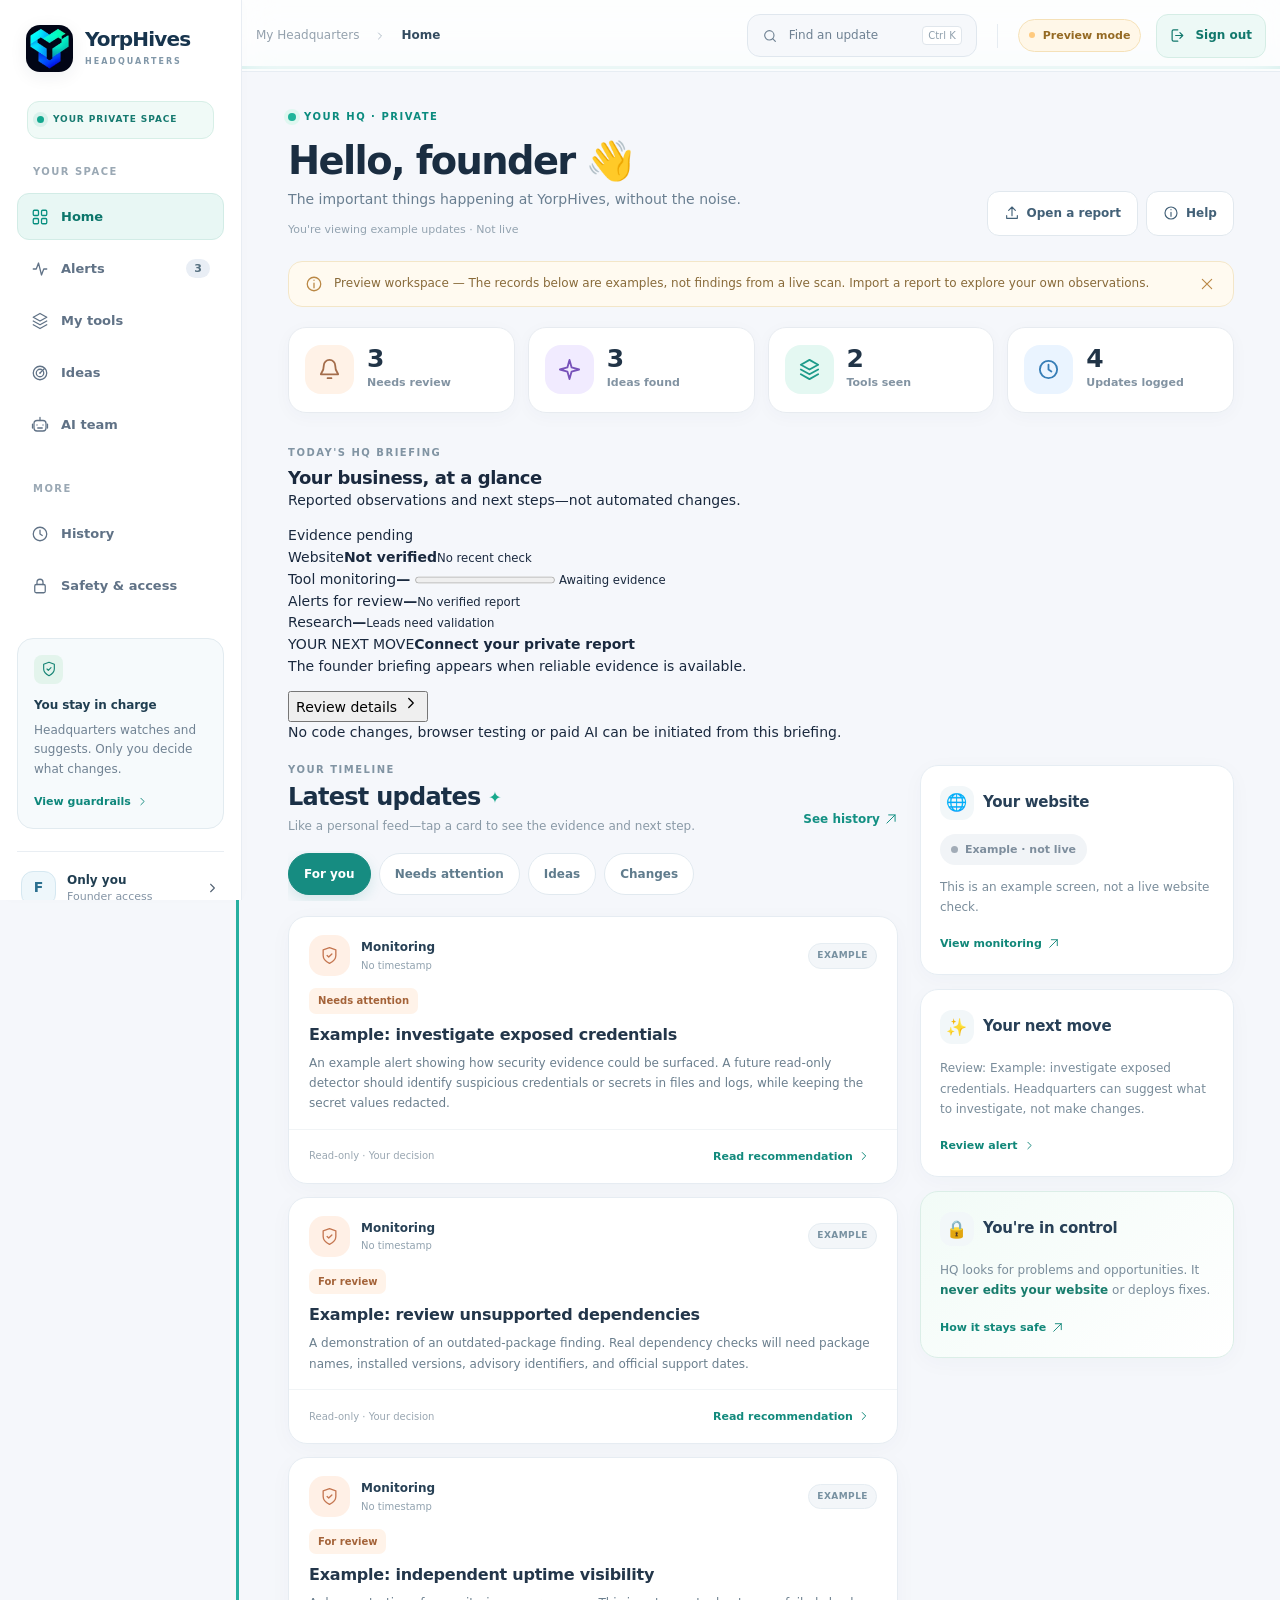
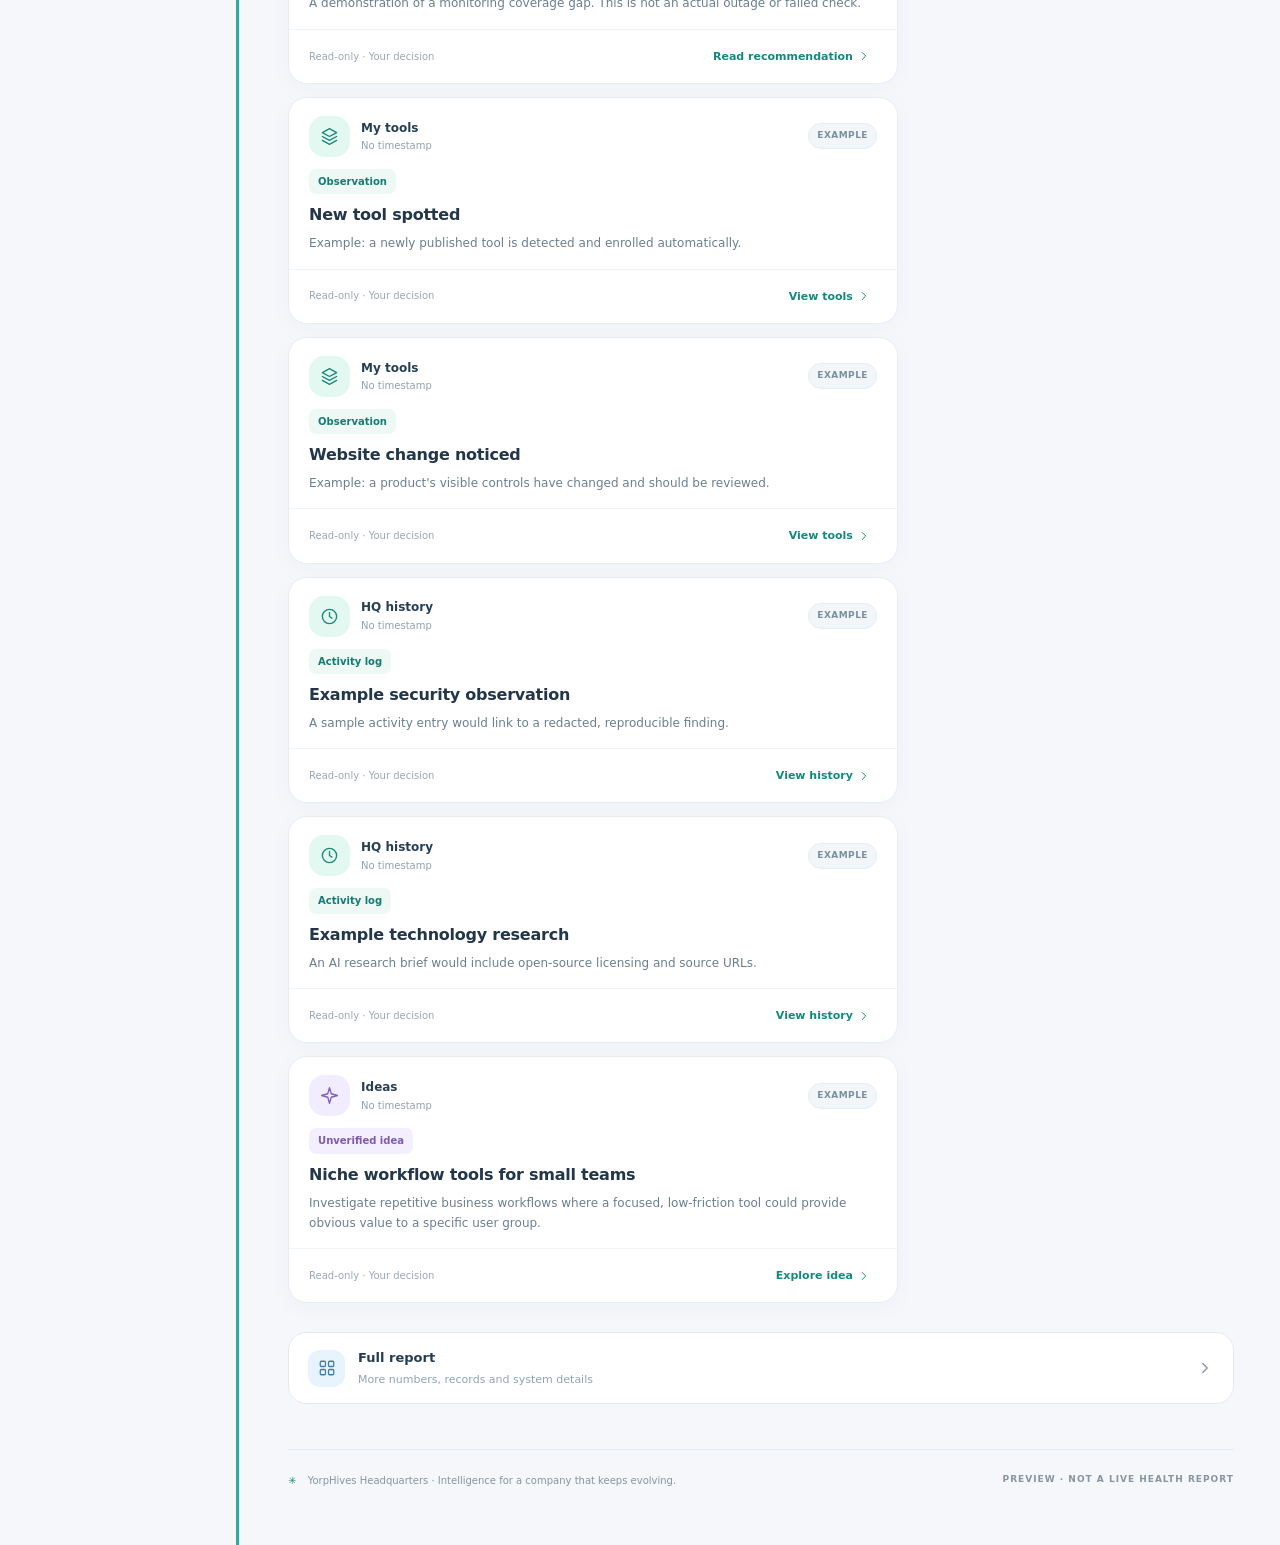
==== commit 17cbc6c9: "feat(ui): introduce concise founder daily briefing with coverage progress and one recommended action" ====
--- a/index.html
+++ b/index.html
@@ -136,6 +136,30 @@
             </button>
           </div>
 
+          <section class="founder-briefing" aria-labelledby="founder-briefing-title">
+            <header class="founder-brief-header">
+              <div><span class="home-kicker subtle">TODAY'S HQ BRIEFING</span><h2 id="founder-briefing-title">Your business, at a glance</h2>
+                <p>Reported observations and next steps—not automated changes.</p></div>
+              <span class="brief-origin" id="brief-origin">Evidence pending</span>
+            </header>
+            <div class="brief-stats">
+              <div class="brief-stat"><span>Website</span><strong id="brief-site">Not verified</strong><small id="brief-site-caption">No recent check</small></div>
+              <div class="brief-stat"><span>Tool monitoring</span><strong id="brief-coverage">—</strong>
+                <progress id="brief-progress" max="100" value="0" aria-label="Tool routes checked"></progress>
+                <small id="brief-coverage-caption">Awaiting evidence</small></div>
+              <div class="brief-stat"><span>Alerts for review</span><strong id="brief-alerts">—</strong><small id="brief-alerts-caption">No verified report</small></div>
+              <div class="brief-stat"><span>Research</span><strong id="brief-research">—</strong><small id="brief-research-caption">Leads need validation</small></div>
+            </div>
+            <div class="brief-next">
+              <div><span class="brief-next-label">YOUR NEXT MOVE</span><strong id="brief-next-title">Connect your private report</strong>
+                <p id="brief-next-detail">The founder briefing appears when reliable evidence is available.</p></div>
+              <button class="brief-action" id="brief-next-button" type="button" data-nav="products">
+                Review details <svg class="icon" aria-hidden="true"><use href="#i-chevron"/></svg>
+              </button>
+            </div>
+            <p class="brief-caveat" id="brief-caveat">No code changes, browser testing or paid AI can be initiated from this briefing.</p>
+          </section>
+
           <div class="home-layout">
             <div class="home-main-feed">
               <section class="home-feed-section" aria-labelledby="home-feed-heading">
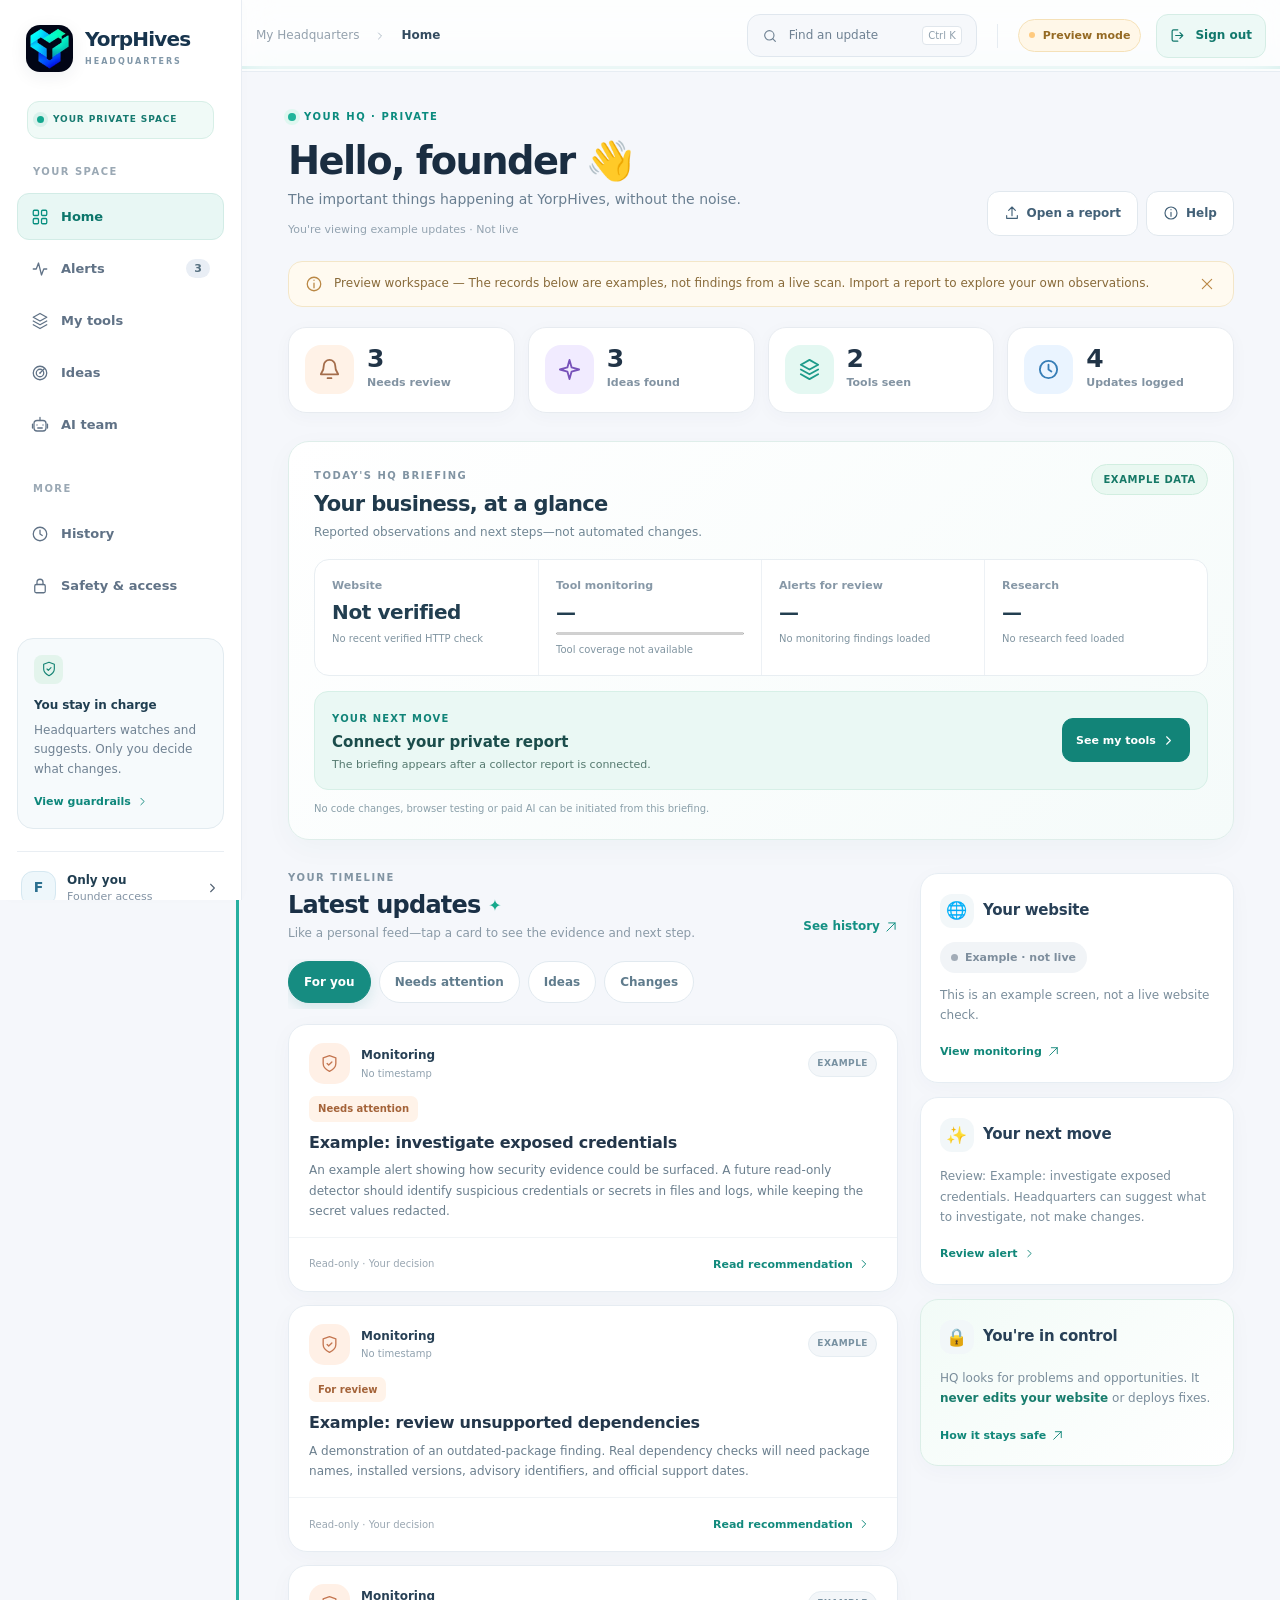
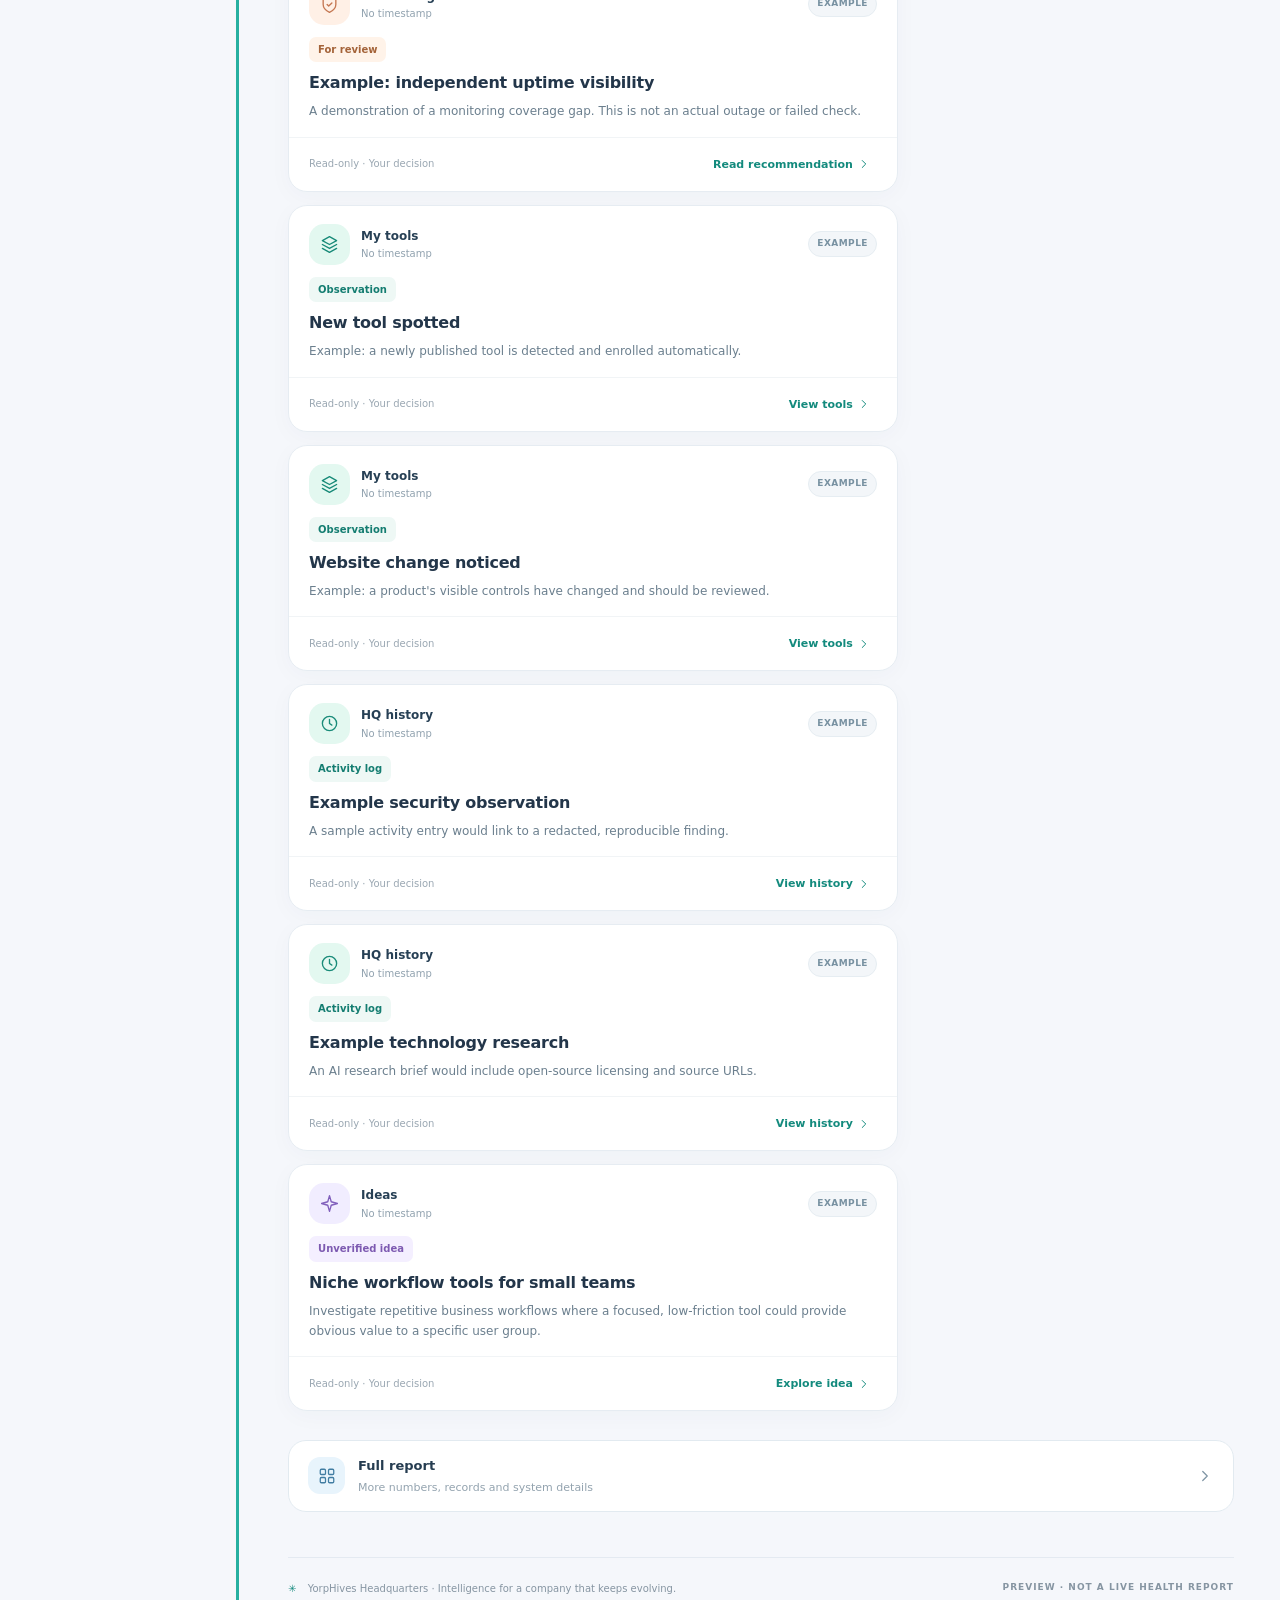
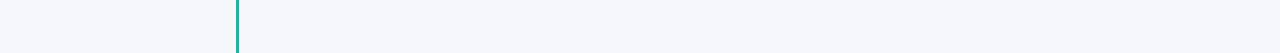
==== commit 63718d75: "feat(ui): offer explicit opt-in browser alerts without paid push services or leaking private detail" ====
--- a/index.html
+++ b/index.html
@@ -243,6 +243,11 @@
         <section id="view-monitoring" class="view" aria-labelledby="monitoring-heading" hidden>
           <div class="page-heading"><div><div class="eyebrow"><span class="eyebrow-line"></span> KEEPING AN EYE ON THINGS</div><h1 id="monitoring-heading">What needs <em>your attention?</em></h1><p>Potential problems Headquarters noticed. Open any alert to see why it matters and what you can do next.</p></div><span class="header-emblem"><svg class="icon"><use href="#i-shield"/></svg></span></div>
           <div class="inner-insight"><svg class="icon"><use href="#i-lock"/></svg><span>Observation only. No agent can edit code, change configuration, or deploy a fix.</span></div>
+          <div class="browser-alert-option">
+            <div><strong>Optional browser alerts</strong>
+              <small>Get a generic alert for new high-priority findings while this signed-in tab is open. Nothing is sent to an external alert service.</small></div>
+            <button type="button" id="browser-alert-toggle" class="button button-secondary" aria-pressed="false">Enable alerts</button>
+          </div>
           <div class="filter-bar"><div class="filter-chips" role="group" aria-label="Filter findings"><button class="filter-chip is-selected" data-finding-filter="all">All findings</button><button class="filter-chip" data-finding-filter="security">Security</button><button class="filter-chip" data-finding-filter="dependencies">App packages</button><button class="filter-chip" data-finding-filter="reliability">Reliability</button><button class="filter-chip" data-finding-filter="quality">Quality</button></div><span class="filter-detail" id="monitoring-count"></span></div>
           <div class="records-panel"><div class="records-head"><span>OBSERVATION</span><span>PRIORITY</span><span>SYSTEM</span><span>REVIEW</span></div><div id="findings-list"></div></div>
           <section class="panel security-watch-panel" aria-labelledby="security-watch-heading">
--- a/styles.css
+++ b/styles.css
@@ -936,3 +936,50 @@
 @media (min-width:641px) and (max-width:700px) {
   .topbar .breadcrumb-current {display:none;}
 }
+
+
+/* Founder briefing: source-aware, accessible, spacious and deliberately brief. */
+.founder-briefing {background:linear-gradient(140deg,#ffffff,#f5fbfa);
+  border:1px solid #dfeeea;border-radius:21px;padding:22px 25px;margin:0 0 26px;
+  box-shadow:0 8px 29px #25496009;min-width:0;}
+.founder-brief-header {display:flex;justify-content:space-between;align-items:start;
+  gap:16px;margin-bottom:18px;}
+.founder-brief-header h2 {font-size:21px;letter-spacing:-.65px;color:#203a4c;
+  line-height:1.3;margin:6px 0 4px;font-weight:790;}
+.founder-brief-header p {color:#6f8593;font-size:12px;margin:0;}
+.brief-origin {display:inline-flex;align-items:center;white-space:nowrap;padding:7px 11px;
+  background:#e9f8f1;color:#167967;border:1px solid #d1eee0;
+  border-radius:100px;font-size:10px;letter-spacing:.6px;font-weight:750;}
+.brief-stats {display:grid;grid-template-columns:repeat(4,minmax(0,1fr));
+  border:1px solid #e8eef2;background:#fff;border-radius:15px;overflow:hidden;}
+.brief-stat {padding:17px 17px;min-width:0;display:flex;flex-direction:column;gap:6px;}
+.brief-stat+.brief-stat {border-left:1px solid #edf1f5;}
+.brief-stat>span {color:#8798a7;font-size:11px;font-weight:670;}
+.brief-stat strong {color:#223e50;font-size:20px;font-weight:790;
+  line-height:1.25;overflow-wrap:anywhere;letter-spacing:-.4px;}
+.brief-stat small {color:#8195a1;font-size:10px;line-height:1.55;}
+.brief-stat progress {width:100%;height:5px;accent-color:#159488;appearance:auto;}
+.brief-next {margin-top:15px;padding:15px 17px;display:flex;justify-content:space-between;
+  align-items:center;gap:13px;background:#eaf8f4;border:1px solid #d7f0e7;border-radius:14px;}
+.brief-next>div {min-width:0;flex:1;}
+.brief-next-label {font-size:10px;letter-spacing:1.2px;font-weight:780;color:#118478;}
+.brief-next strong {display:block;color:#1b4d4b;font-size:15px;line-height:1.3;margin:4px 0;}
+.brief-next p {color:#55796f;margin:0;font-size:11px;line-height:1.6;}
+.brief-action {display:inline-flex;align-items:center;justify-content:center;gap:5px;
+  flex:none;border:1px solid #128478;background:#128478;color:#fff;
+  border-radius:11px;padding:11px 13px;min-height:44px;font-size:11px;font-weight:780;}
+.brief-action:hover {background:#086f66;color:#fff;}
+.brief-action .icon {width:15px;height:15px;}
+.brief-caveat {margin:11px 0 0;color:#8ba0aa;font-size:10px;line-height:1.6;}
+@media(max-width:1100px) {.brief-stats {grid-template-columns:repeat(2,minmax(0,1fr));}
+ .brief-stat:nth-child(3) {border-left:0;border-top:1px solid #edf1f5;}
+ .brief-stat:nth-child(4) {border-top:1px solid #edf1f5;}}
+@media(max-width:580px) {.founder-briefing {padding:16px 15px;margin-bottom:20px;border-radius:16px;}
+ .founder-brief-header {flex-direction:column;gap:9px;}
+ .founder-brief-header h2 {font-size:19px;}
+ .brief-stat {padding:12px;}
+ .brief-stat strong {font-size:17px;}
+ .brief-next {flex-direction:column;align-items:stretch;gap:12px;padding:13px;}
+ .brief-action {width:100%;justify-content:center;}
+}
+@media(prefers-reduced-motion:reduce) {.brief-action {transition:none;}}
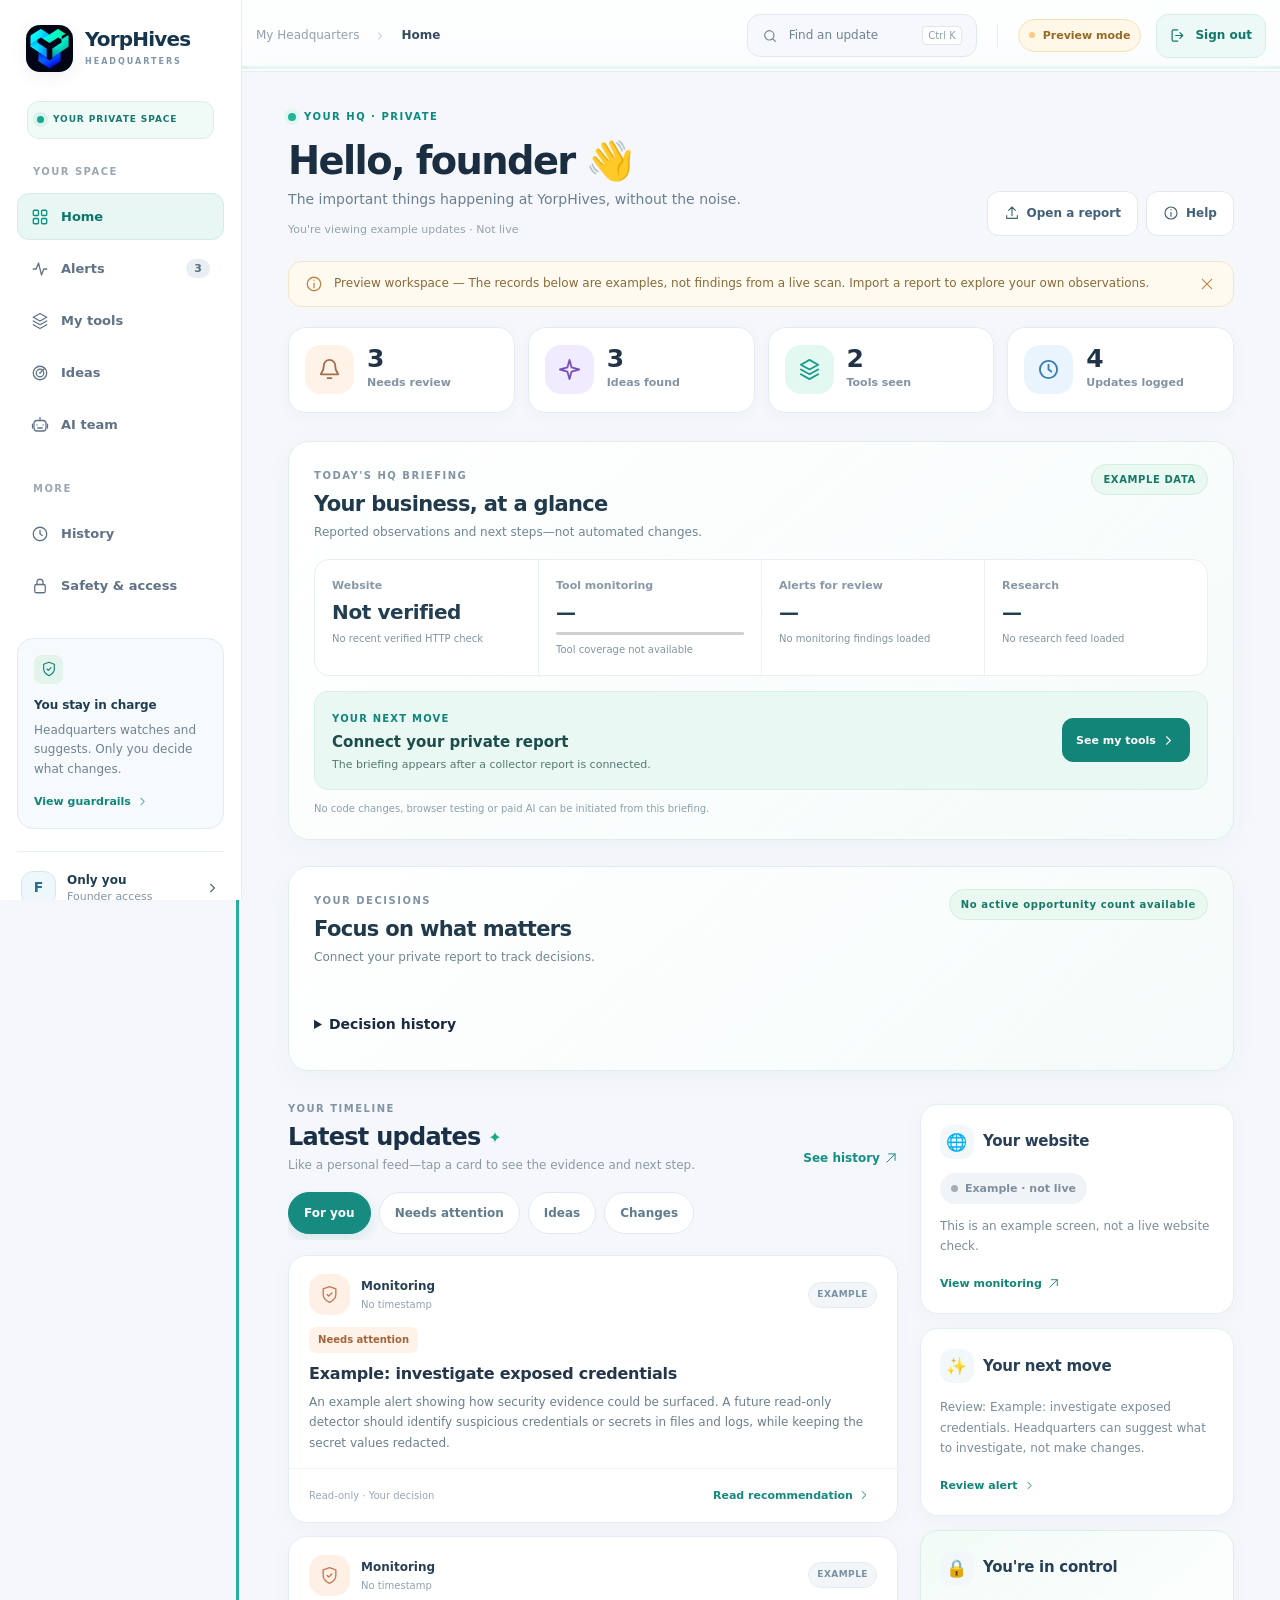
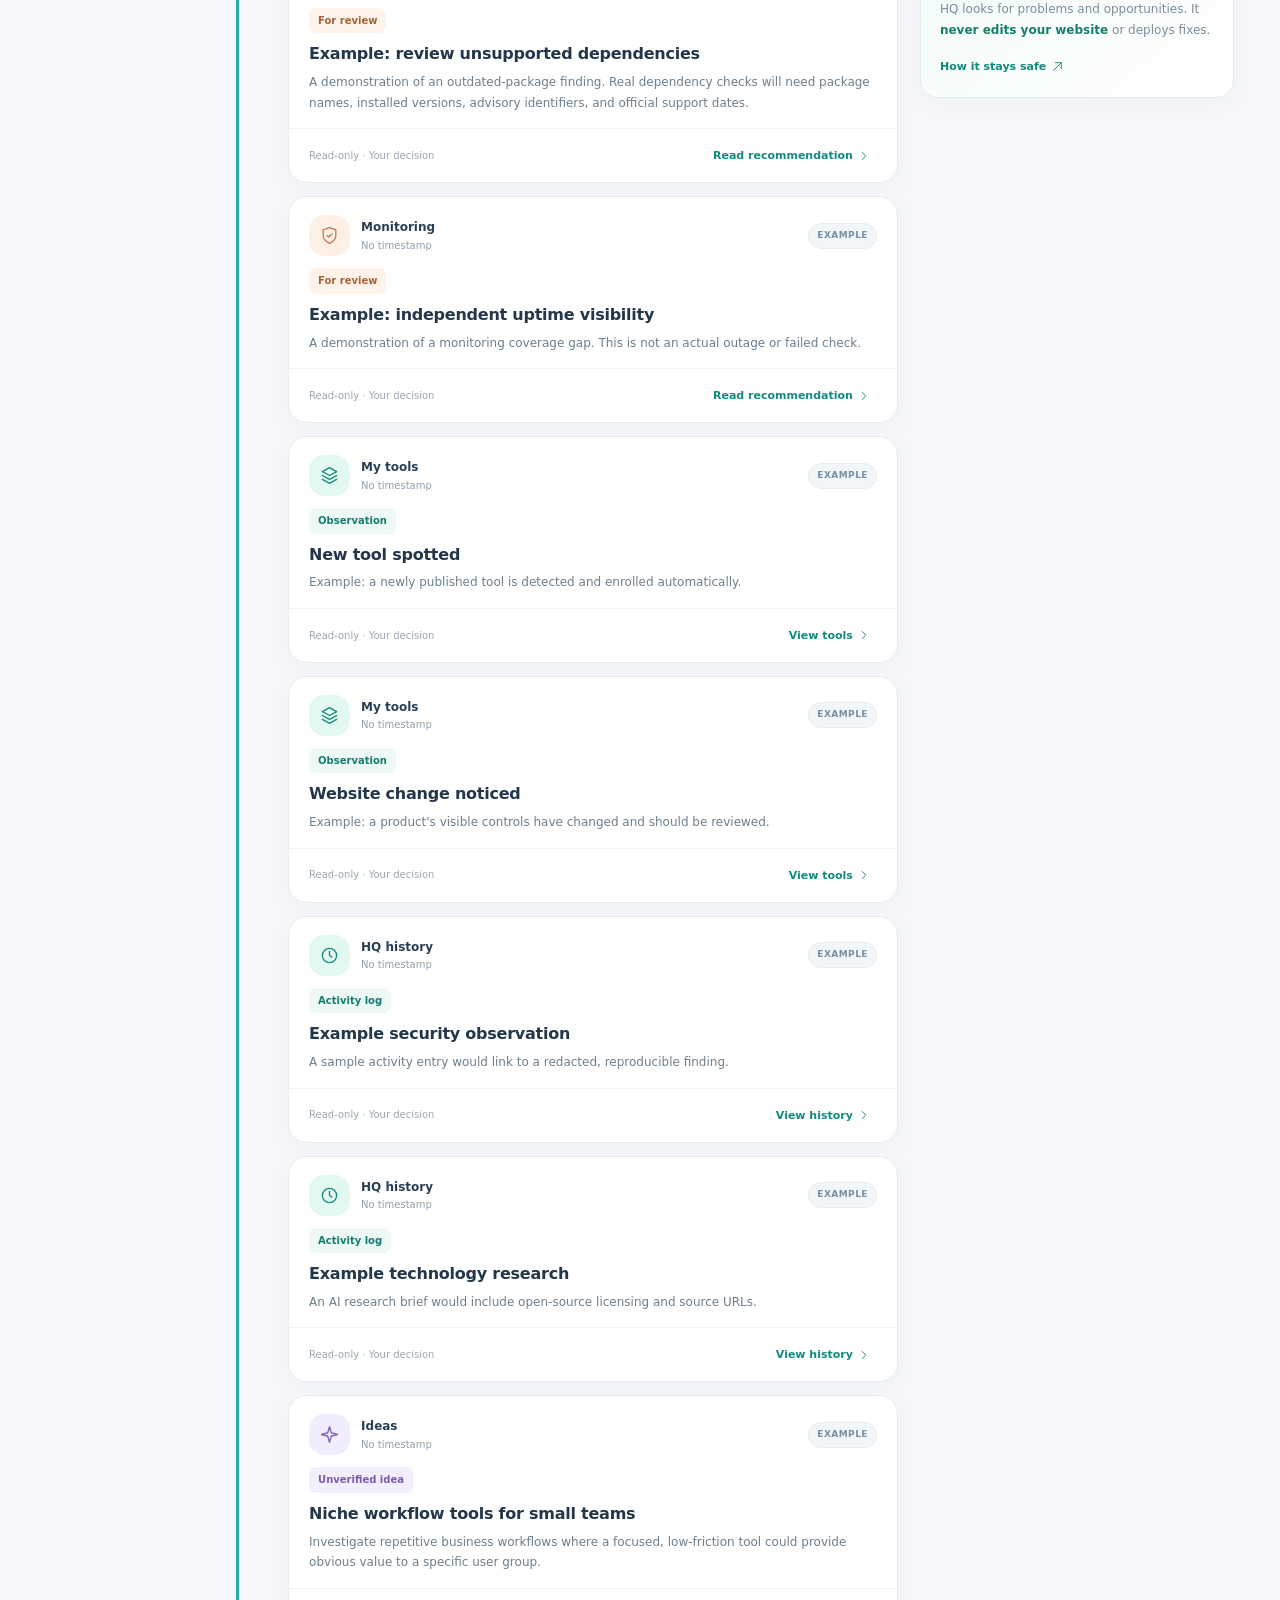
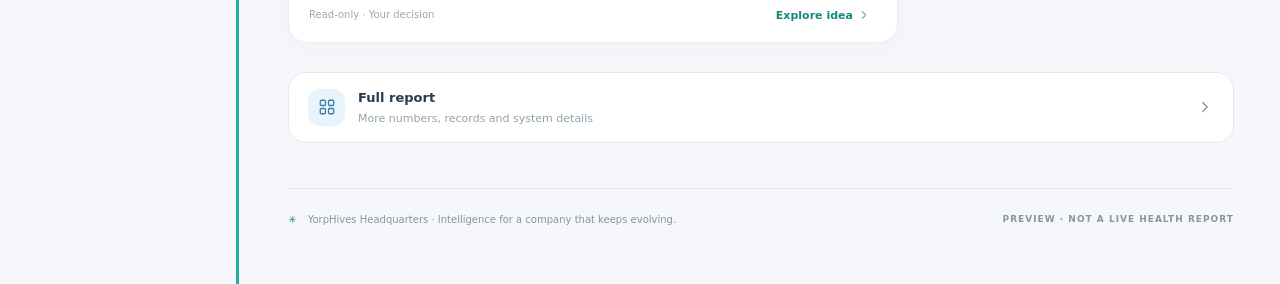
==== commit b49f11a9: "feat(hq): publish reviewed operating plan, founder workflow and portable runtime" ====
--- a/index.html
+++ b/index.html
@@ -160,6 +160,11 @@
             <p class="brief-caveat" id="brief-caveat">No code changes, browser testing or paid AI can be initiated from this briefing.</p>
           </section>
 
+          <section class="founder-briefing decision-workspace" aria-labelledby="decision-heading">
+            <header class="founder-brief-header"><div><span class="home-kicker subtle">YOUR DECISIONS</span><h2 id="decision-heading">Focus on what matters</h2><p id="decision-summary">Connect your private report to track decisions.</p></div><span class="brief-origin" id="decision-limit">Evidence pending</span></header>
+            <div id="decision-queue" class="decision-grid"></div>
+            <details><summary>Decision history</summary><p class="source-note">Accepted, implemented and verified outcomes are recorded separately.</p><div id="decision-history"></div><button type="button" class="button button-secondary" id="decision-export" disabled>Export decision history</button></details>
+          </section>
           <div class="home-layout">
             <div class="home-main-feed">
               <section class="home-feed-section" aria-labelledby="home-feed-heading">
@@ -355,6 +360,29 @@
     <p id="detail-description" class="dialog-description"></p>
     <div class="detail-section"><span class="small-eyebrow">RECOMMENDED NEXT STEP</span><p id="detail-action"></p></div>
     <div class="detail-section"><span class="small-eyebrow">EVIDENCE & PROVENANCE</span><div id="detail-evidence"></div></div>
+    <div class="detail-section"><h3>Evidence assessment</h3><dl id="decision-facts" class="decision-facts"></dl></div>
+    <div class="detail-section decision-editor"><h3 id="decision-state">Needs review</h3><p id="decision-notice" class="source-note"></p>
+      <label for="decision-next">Next state</label><select id="decision-next"></select>
+      <details id="experiment-brief" hidden><summary>Customer experiment (required to accept an opportunity)</summary>
+        <p class="source-note">Define a small test before committing effort. These are your targets, not proven demand.</p>
+        <label for="experiment-audience">Audience</label><input id="experiment-audience" maxlength="400">
+        <label for="experiment-problem">Customer problem</label><input id="experiment-problem" maxlength="400">
+        <label for="experiment-hypothesis">Hypothesis to test</label><input id="experiment-hypothesis" maxlength="400">
+        <label for="experiment-metric">Success metric</label><input id="experiment-metric" maxlength="400">
+        <label for="experiment-target">Target value</label><input id="experiment-target" type="number" min="0.01" step="any">
+        <label for="experiment-effortHours">Maximum effort (hours, up to 40)</label><input id="experiment-effortHours" type="number" min="0.1" max="40" step="any">
+        <label for="experiment-reviewBy">Review date (within 90 days)</label><input id="experiment-reviewBy" type="date">
+        <label for="experiment-stopCondition">When should this experiment stop?</label><input id="experiment-stopCondition" maxlength="400">
+      </details>
+      <label for="decision-note">Your reason (required)</label><textarea id="decision-note" maxlength="800" rows="2"></textarea>
+      <label for="decision-feedback">Feedback for future review</label><select id="decision-feedback"><option value="">No feedback</option><option value="useful">Useful</option><option value="incorrect">Incorrect</option><option value="too-noisy">Too noisy</option><option value="not-priority">Not a priority</option></select>
+      <details><summary>Success condition and outcome</summary><p class="source-note">All three fields are required to record a verified outcome. This is your assessment, not automatic verification.</p>
+      <label for="decision-success">Success condition</label><textarea id="decision-success" maxlength="500" rows="2"></textarea>
+      <label for="decision-outcome">Measured result</label><textarea id="decision-outcome" maxlength="800" rows="2"></textarea>
+      <label for="decision-evidence">Outcome evidence (HTTPS URL)</label><input id="decision-evidence" type="url" maxlength="1000"></details>
+      <p id="decision-error" role="alert"></p><button type="button" class="button button-primary" id="decision-save" disabled>Save decision</button>
+      <details><summary>Previous decisions</summary><ol id="decision-detail-history"></ol></details>
+    </div>
     <div class="dialog-footer"><button class="button button-secondary" id="copy-record"><svg class="icon"><use href="#i-file"/></svg> Copy summary</button><button class="button button-primary" id="dialog-done">Done</button></div>
   </dialog>
   <dialog id="help-dialog" class="detail-dialog" aria-labelledby="help-title">
--- a/styles.css
+++ b/styles.css
@@ -983,3 +983,29 @@
  .brief-action {width:100%;justify-content:center;}
 }
 @media(prefers-reduced-motion:reduce) {.brief-action {transition:none;}}
+
+
+/* Opt-in, browser-local alerts: no third-party push service. */
+.browser-alert-option {display:flex;align-items:center;justify-content:space-between;gap:15px;
+  background:#f4faf8;border:1px solid #daece6;border-radius:15px;padding:13px 17px;margin:0 0 17px;}
+.browser-alert-option>div {display:flex;flex-direction:column;gap:3px;min-width:0;}
+.browser-alert-option strong {color:#1d665f;font-weight:770;font-size:12px;}
+.browser-alert-option small {color:#5d8179;font-size:11px;line-height:1.55;}
+.browser-alert-option button {flex:none;min-height:44px;}
+@media(max-width:520px){.browser-alert-option {flex-direction:column;align-items:stretch;}
+  .browser-alert-option button {width:100%;}}
+
+/* Founder decisions: bounded cards and accessible, responsive review controls. */
+.decision-grid{display:grid;grid-template-columns:repeat(auto-fit,minmax(min(100%,240px),1fr));gap:14px;margin:18px 0}
+.decision-card{min-width:0;border:1px solid #dce9e6;border-radius:16px;padding:18px;background:#f7fbfa}
+.decision-card h3{font-size:16px;line-height:1.45;margin:8px 0;overflow-wrap:anywhere}
+.decision-card p{font-size:13px;color:#526b72}.decision-card small{display:block;margin-bottom:14px}
+.decision-workspace summary,.decision-editor summary{cursor:pointer;padding:12px 0;font-weight:650}
+.decision-history-item{display:block;width:100%;text-align:left;padding:12px;border:0;border-bottom:1px solid #e5eeed;background:transparent;color:inherit;overflow-wrap:anywhere}
+.decision-editor label{display:block;font-size:13px;font-weight:650;margin:12px 0 6px}
+.decision-editor input,.decision-editor select,.decision-editor textarea{display:block;width:100%;max-width:100%;padding:11px;border:1px solid #a9bebb;border-radius:9px;font:inherit;background:white;color:#203d45}
+.decision-editor textarea{resize:vertical}.decision-editor button:disabled{opacity:.5;cursor:not-allowed}
+.decision-facts{display:grid;grid-template-columns:minmax(90px,1fr) 2fr;gap:9px 16px;font-size:13px}
+.decision-facts dt{font-weight:650}.decision-facts dd{margin:0;overflow-wrap:anywhere}
+#decision-error{color:#a42929;font-size:13px}#decision-detail-history{padding-left:20px}#decision-detail-history li{padding:10px 0;border-bottom:1px solid #dce9e6}
+@media(max-width:480px){.decision-facts{grid-template-columns:1fr;gap:5px}.decision-facts dd{margin-bottom:10px}.decision-card{padding:14px}}
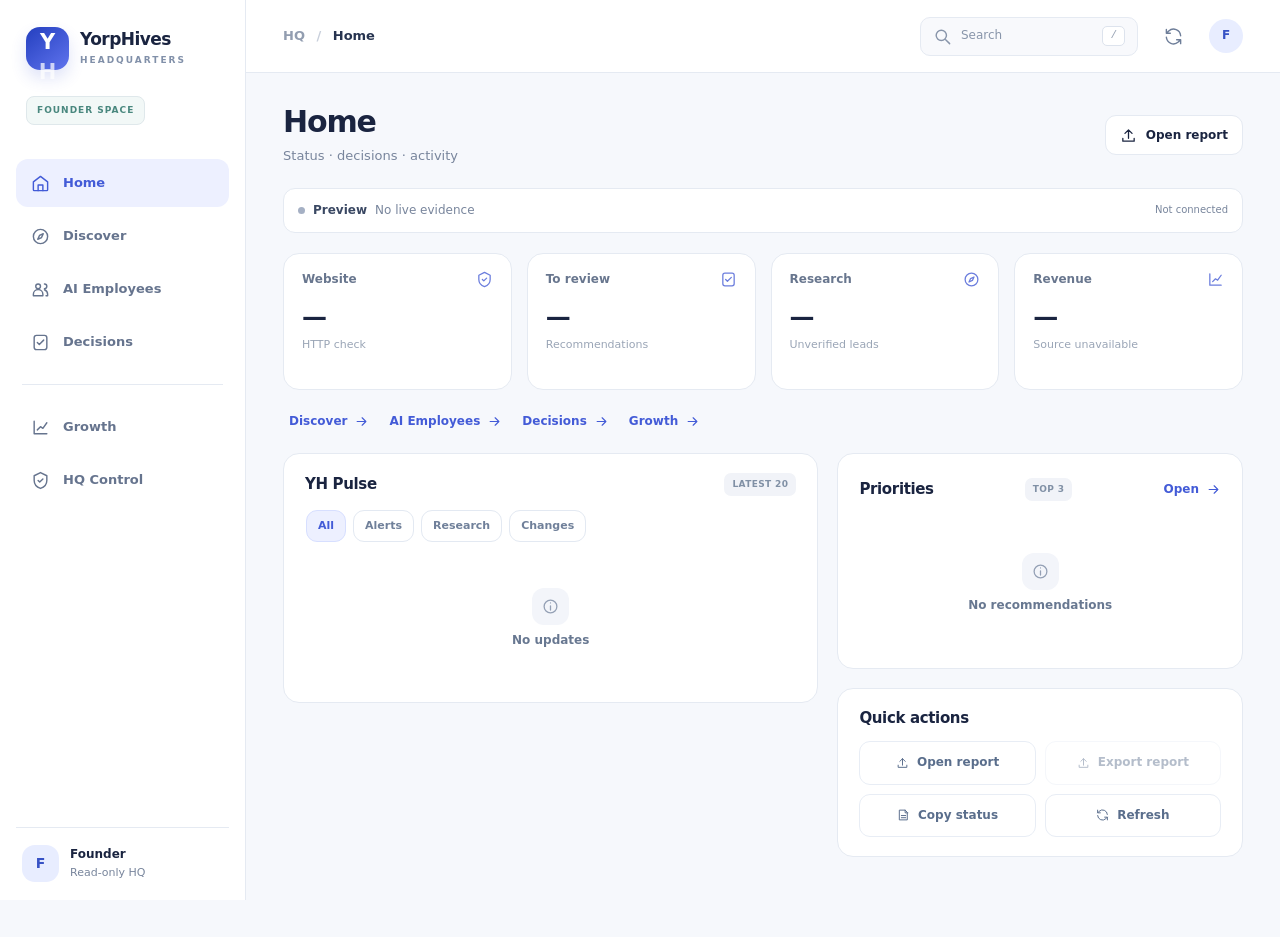
==== commit 7ad6df45: "feat(hq): ship six-page founder workspace frontend" ====
--- a/index.html
+++ b/index.html
@@ -3,404 +3,65 @@
 <head>
   <meta charset="utf-8">
   <meta name="viewport" content="width=device-width, initial-scale=1, viewport-fit=cover">
-  <meta name="theme-color" content="#0b1019">
-  <meta name="description" content="YorpHives Headquarters — a founder-controlled AI office for monitoring, research, opportunity discovery, and long-term growth.">
-  <title>YorpHives Headquarters — Your Daily Feed</title>
+  <meta name="theme-color" content="#f7f8fc">
+  <meta name="description" content="YorpHives Headquarters — six clear pages for founder oversight.">
+  <title>YorpHives HQ — Clean Workspace</title>
   <link rel="stylesheet" href="./styles.css">
-  <script defer src="./dashboard.js"></script>
+  
 </head>
 <body>
-  <svg class="icon-library" xmlns="http://www.w3.org/2000/svg" aria-hidden="true">
-    <symbol id="i-grid" viewBox="0 0 24 24"><rect x="3" y="3" width="7" height="7" rx="1.5"/><rect x="14" y="3" width="7" height="7" rx="1.5"/><rect x="3" y="14" width="7" height="7" rx="1.5"/><rect x="14" y="14" width="7" height="7" rx="1.5"/></symbol>
-    <symbol id="i-activity" viewBox="0 0 24 24"><path d="M3 12h4l3-8 4 16 3-8h4"/></symbol>
-    <symbol id="i-shield" viewBox="0 0 24 24"><path d="M12 22s8-4 8-10V5l-8-3-8 3v7c0 6 8 10 8 10Z"/><path d="m9 12 2 2 4-4"/></symbol>
-    <symbol id="i-radar" viewBox="0 0 24 24"><circle cx="12" cy="12" r="9"/><circle cx="12" cy="12" r="5"/><path d="m12 12 6-6"/><circle cx="12" cy="12" r="1" fill="currentColor" stroke="none"/></symbol>
-    <symbol id="i-trend" viewBox="0 0 24 24"><path d="m3 17 6-6 4 4 8-8"/><path d="M15 7h6v6"/></symbol>
-    <symbol id="i-bots" viewBox="0 0 24 24"><rect x="4" y="6" width="16" height="14" rx="4"/><path d="M12 2v4M8 12h.01M16 12h.01M9 16h6M2 11v5M22 11v5"/></symbol>
-    <symbol id="i-clock" viewBox="0 0 24 24"><circle cx="12" cy="12" r="9"/><path d="M12 7v5l3 2"/></symbol>
-    <symbol id="i-lock" viewBox="0 0 24 24"><rect x="5" y="10" width="14" height="11" rx="2"/><path d="M8 10V7a4 4 0 0 1 8 0v3"/></symbol>
-    <symbol id="i-chevron" viewBox="0 0 24 24"><path d="m9 18 6-6-6-6"/></symbol>
-    <symbol id="i-arrow" viewBox="0 0 24 24"><path d="M5 19 19 5M8 5h11v11"/></symbol>
-    <symbol id="i-search" viewBox="0 0 24 24"><circle cx="11" cy="11" r="7"/><path d="m20 20-4-4"/></symbol>
-    <symbol id="i-bell" viewBox="0 0 24 24"><path d="M18 8a6 6 0 0 0-12 0c0 7-3 7-3 9h18c0-2-3-2-3-9ZM10 21h4"/></symbol>
-    <symbol id="i-plus" viewBox="0 0 24 24"><path d="M12 5v14M5 12h14"/></symbol>
-    <symbol id="i-menu" viewBox="0 0 24 24"><path d="M4 7h16M4 12h16M4 17h16"/></symbol>
-    <symbol id="i-close" viewBox="0 0 24 24"><path d="M5 5 19 19M19 5 5 19"/></symbol>
-    <symbol id="i-logout" viewBox="0 0 24 24"><path d="M11 4H5a2 2 0 0 0-2 2v12a2 2 0 0 0 2 2h6"/><path d="M14 16l4-4-4-4M8 12h10"/></symbol>
-    <symbol id="i-upload" viewBox="0 0 24 24"><path d="M12 16V3m0 0L7 8m5-5 5 5M4 16v4h16v-4"/></symbol>
-    <symbol id="i-info" viewBox="0 0 24 24"><circle cx="12" cy="12" r="9"/><path d="M12 11v6M12 7h.01"/></symbol>
-    <symbol id="i-spark" viewBox="0 0 24 24"><path d="m12 2 2.2 7.8L22 12l-7.8 2.2L12 22l-2.2-7.8L2 12l7.8-2.2L12 2Z"/></symbol>
-    <symbol id="i-briefcase" viewBox="0 0 24 24"><rect x="3" y="7" width="18" height="14" rx="2"/><path d="M8 7V5a2 2 0 0 1 2-2h4a2 2 0 0 1 2 2v2M3 13h18"/></symbol>
-    <symbol id="i-code" viewBox="0 0 24 24"><path d="m8 8-4 4 4 4m8-8 4 4-4 4m-3-12-2 16"/></symbol>
-    <symbol id="i-file" viewBox="0 0 24 24"><path d="M6 2h8l5 5v15H6zM14 2v5h5M9 12h7M9 16h7"/></symbol>
-    <symbol id="i-check" viewBox="0 0 24 24"><path d="m5 12 5 5L20 7"/></symbol>
-    <symbol id="i-external" viewBox="0 0 24 24"><path d="M13 5h6v6M19 5l-9 9"/><path d="M19 14v5H5V5h5"/></symbol>
-    <symbol id="i-refresh" viewBox="0 0 24 24"><path d="M20 11a8 8 0 0 0-14-5L4 8m0-5v5h5M4 13a8 8 0 0 0 14 5l2-2m0 5v-5h-5"/></symbol>
-    <symbol id="i-layers" viewBox="0 0 24 24"><path d="m12 2 9 5-9 5-9-5 9-5Zm-9 10 9 5 9-5M3 17l9 5 9-5"/></symbol>
-    <symbol id="i-dollar" viewBox="0 0 24 24"><path d="M12 2v20M17 6c-2-2-10-2-10 2 0 5 10 2 10 7s-8 5-10 2"/></symbol>
-    <symbol id="i-eye" viewBox="0 0 24 24"><path d="M2 12s4-7 10-7 10 7 10 7-4 7-10 7S2 12 2 12Z"/><circle cx="12" cy="12" r="3"/></symbol>
-  </svg>
-
-  <div class="shell" id="app-shell">
-    <aside class="sidebar" id="sidebar" aria-label="Main navigation">
-      <a class="brand" href="#overview" aria-label="YorpHives Headquarters, overview">
-        <span class="brand-mark" aria-hidden="true">
-          <svg viewBox="0 0 52 52" fill="none"><path d="m26 5 17.32 10v20L26 45 8.68 35V15L26 5Z" stroke="currentColor" stroke-width="2.2"/><path d="m26 14 10 6v12l-10 6-10-6V20l10-6Z" fill="currentColor" opacity=".95"/><path d="M26 14v24M16 20l20 12m0-12L16 32" stroke="#0b1019" stroke-width="1.8"/></svg>
-        </span>
-        <span><strong>YorpHives</strong><small>HEADQUARTERS</small></span>
-      </a>
-
-      <div class="sidebar-scope"><span class="scope-indicator"></span> YOUR PRIVATE SPACE</div>
-
-      <nav class="side-nav" aria-label="Sections">
-        <div class="nav-group-title">YOUR SPACE</div>
-        <button class="nav-item is-active" data-nav="overview" aria-current="page"><svg class="icon"><use href="#i-grid"/></svg><span>Home</span></button>
-        <button class="nav-item" data-nav="monitoring"><svg class="icon"><use href="#i-activity"/></svg><span>Alerts</span><span class="nav-count" id="nav-finding-count">—</span></button>
-        <button class="nav-item" data-nav="products"><svg class="icon"><use href="#i-layers"/></svg><span>My tools</span></button>
-        <button class="nav-item" data-nav="opportunities"><svg class="icon"><use href="#i-radar"/></svg><span>Ideas</span></button>
-        <button class="nav-item" data-nav="workforce"><svg class="icon"><use href="#i-bots"/></svg><span>AI team</span></button>
-        <div class="nav-group-title nav-group-spaced">MORE</div>
-        <button class="nav-item" data-nav="activity"><svg class="icon"><use href="#i-clock"/></svg><span>History</span></button>
-        <button class="nav-item" data-nav="governance"><svg class="icon"><use href="#i-lock"/></svg><span>Safety & access</span></button>
-      </nav>
-
-      <div class="sidebar-bottom">
-        <div class="principle-box">
-          <span class="principle-icon"><svg class="icon"><use href="#i-shield"/></svg></span>
-          <strong>You stay in charge</strong>
-          <p>Headquarters watches and suggests. Only you decide what changes.</p>
-          <button class="text-link" data-nav="governance">View guardrails <svg class="icon"><use href="#i-chevron"/></svg></button>
-        </div>
-        <div class="founder">
-          <span class="avatar">F</span><span class="founder-label"><strong>Only you</strong><small>Founder access</small></span><svg class="icon founder-chevron"><use href="#i-chevron"/></svg>
-        </div>
-        <a class="sidebar-signout" href="/cdn-cgi/access/logout" title="End your Cloudflare Access session">
-          <svg class="icon" aria-hidden="true"><use href="#i-logout"/></svg><span>Sign out</span>
-        </a>
-      </div>
-    </aside>
-
-    <div class="sidebar-scrim" id="sidebar-scrim" hidden></div>
-
-    <div class="workspace">
-      <header class="topbar">
-        <div class="topbar-left">
-          <button type="button" class="icon-button mobile-menu" id="mobile-menu" aria-label="Open navigation" aria-expanded="false"><svg class="icon"><use href="#i-menu"/></svg></button>
-          <span class="breadcrumb-root">My Headquarters</span><svg class="icon breadcrumb-divider"><use href="#i-chevron"/></svg><span class="breadcrumb-current" id="breadcrumb-current">Home</span>
-        </div>
-        <div class="topbar-right">
-          <button class="quick-search" id="search-trigger" aria-label="Search findings and opportunities"><svg class="icon"><use href="#i-search"/></svg><span>Find an update</span><kbd id="search-shortcut" aria-hidden="true">Ctrl K</kbd></button>
-          <span class="top-divider"></span>
-          <span class="mode-chip" id="mode-chip"><span class="mode-dot"></span><span id="mode-label">Preview mode</span></span>
-          <a class="topbar-signout" href="/cdn-cgi/access/logout" aria-label="Sign out of Headquarters" title="Sign out of Cloudflare Access"><svg class="icon" aria-hidden="true"><use href="#i-logout"/></svg><span>Sign out</span></a>
-        </div>
-      </header>
-
-      <main id="main-content" tabindex="-1">
-        <section id="view-overview" class="view is-visible" aria-labelledby="overview-heading">
-          <div class="home-welcome">
-            <div class="home-welcome-copy">
-              <span class="home-kicker"><span class="home-kicker-dot"></span> YOUR HQ · PRIVATE</span>
-              <h1 id="overview-heading">Hello, founder <span aria-hidden="true">👋</span></h1>
-              <p>The important things happening at YorpHives, without the noise.</p>
-              <span class="home-updated" id="home-updated">Loading your updates…</span>
-            </div>
-            <div class="home-welcome-actions">
-              <button class="button button-secondary" id="import-trigger"><svg class="icon"><use href="#i-upload"/></svg> Open a report</button>
-              <button class="button button-secondary help-button" id="how-trigger"><svg class="icon"><use href="#i-info"/></svg> Help</button>
-            </div>
-          </div>
-
-          <div class="notice-bar" id="data-notice"><svg class="icon"><use href="#i-info"/></svg><div><strong>Preview workspace</strong> — Everything below is clearly marked sample data, not a live scan. Import a report to explore your own observations.</div><button id="notice-dismiss" type="button" aria-label="Dismiss preview notice"><svg class="icon"><use href="#i-close"/></svg></button></div>
-
-          <div class="home-stories" aria-label="Quick overview">
-            <button class="home-story story-alerts" type="button" data-nav="monitoring">
-              <span class="story-icon"><svg class="icon"><use href="#i-bell"/></svg></span>
-              <span class="story-number" id="home-alert-count">—</span>
-              <span class="story-label">Needs review</span>
-            </button>
-            <button class="home-story story-ideas" type="button" data-nav="opportunities">
-              <span class="story-icon"><svg class="icon"><use href="#i-spark"/></svg></span>
-              <span class="story-number" id="home-idea-count">—</span>
-              <span class="story-label">Ideas found</span>
-            </button>
-            <button class="home-story story-tools" type="button" data-nav="products">
-              <span class="story-icon"><svg class="icon"><use href="#i-layers"/></svg></span>
-              <span class="story-number" id="home-tool-count">—</span>
-              <span class="story-label">Tools seen</span>
-            </button>
-            <button class="home-story story-history" type="button" data-nav="activity">
-              <span class="story-icon"><svg class="icon"><use href="#i-clock"/></svg></span>
-              <span class="story-number" id="home-update-count">—</span>
-              <span class="story-label">Updates logged</span>
-            </button>
-          </div>
-
-          <section class="founder-briefing" aria-labelledby="founder-briefing-title">
-            <header class="founder-brief-header">
-              <div><span class="home-kicker subtle">TODAY'S HQ BRIEFING</span><h2 id="founder-briefing-title">Your business, at a glance</h2>
-                <p>Reported observations and next steps—not automated changes.</p></div>
-              <span class="brief-origin" id="brief-origin">Evidence pending</span>
-            </header>
-            <div class="brief-stats">
-              <div class="brief-stat"><span>Website</span><strong id="brief-site">Not verified</strong><small id="brief-site-caption">No recent check</small></div>
-              <div class="brief-stat"><span>Tool monitoring</span><strong id="brief-coverage">—</strong>
-                <progress id="brief-progress" max="100" value="0" aria-label="Tool routes checked"></progress>
-                <small id="brief-coverage-caption">Awaiting evidence</small></div>
-              <div class="brief-stat"><span>Alerts for review</span><strong id="brief-alerts">—</strong><small id="brief-alerts-caption">No verified report</small></div>
-              <div class="brief-stat"><span>Research</span><strong id="brief-research">—</strong><small id="brief-research-caption">Leads need validation</small></div>
-            </div>
-            <div class="brief-next">
-              <div><span class="brief-next-label">YOUR NEXT MOVE</span><strong id="brief-next-title">Connect your private report</strong>
-                <p id="brief-next-detail">The founder briefing appears when reliable evidence is available.</p></div>
-              <button class="brief-action" id="brief-next-button" type="button" data-nav="products">
-                Review details <svg class="icon" aria-hidden="true"><use href="#i-chevron"/></svg>
-              </button>
-            </div>
-            <p class="brief-caveat" id="brief-caveat">No code changes, browser testing or paid AI can be initiated from this briefing.</p>
-          </section>
-
-          <section class="founder-briefing decision-workspace" aria-labelledby="decision-heading">
-            <header class="founder-brief-header"><div><span class="home-kicker subtle">YOUR DECISIONS</span><h2 id="decision-heading">Focus on what matters</h2><p id="decision-summary">Connect your private report to track decisions.</p></div><span class="brief-origin" id="decision-limit">Evidence pending</span></header>
-            <div id="decision-queue" class="decision-grid"></div>
-            <details><summary>Decision history</summary><p class="source-note">Accepted, implemented and verified outcomes are recorded separately.</p><div id="decision-history"></div><button type="button" class="button button-secondary" id="decision-export" disabled>Export decision history</button></details>
-          </section>
-          <div class="home-layout">
-            <div class="home-main-feed">
-              <section class="home-feed-section" aria-labelledby="home-feed-heading">
-                <div class="home-section-heading">
-                  <div><span class="home-kicker subtle">YOUR TIMELINE</span><h2 id="home-feed-heading">Latest updates <span class="home-wave" aria-hidden="true">✦</span></h2>
-                  <p>Like a personal feed—tap a card to see the evidence and next step.</p></div>
-                  <button class="home-small-link" type="button" data-nav="activity">See history <svg class="icon"><use href="#i-arrow"/></svg></button>
-                </div>
-                <div class="home-feed-filters" role="group" aria-label="Filter your updates">
-                  <button type="button" class="feed-filter is-selected" data-feed-filter="all" aria-pressed="true">For you</button>
-                  <button type="button" class="feed-filter" data-feed-filter="alerts" aria-pressed="false">Needs attention</button>
-                  <button type="button" class="feed-filter" data-feed-filter="ideas" aria-pressed="false">Ideas</button>
-                  <button type="button" class="feed-filter" data-feed-filter="changes" aria-pressed="false">Changes</button>
-                </div>
-                <div id="home-feed-list" class="home-feed-list" aria-live="polite"></div>
-              </section>
-            </div>
-
-            <aside class="home-right-rail" aria-label="Quick status and help">
-              <section class="home-side-card home-site-status" aria-labelledby="home-site-heading">
-                <div class="home-side-title"><span class="home-side-emoji" aria-hidden="true">🌐</span><h2 id="home-site-heading">Your website</h2></div>
-                <span class="home-site-pill" id="home-site-pill">Checking evidence…</span>
-                <p id="home-site-copy">Headquarters will show its most recent observation here.</p>
-                <button class="home-side-link" type="button" data-nav="monitoring">View monitoring <svg class="icon"><use href="#i-arrow"/></svg></button>
-              </section>
-
-              <section class="home-side-card home-next-card" aria-labelledby="home-next-heading">
-                <div class="home-side-title"><span class="home-side-emoji" aria-hidden="true">✨</span><h2 id="home-next-heading">Your next move</h2></div>
-                <p id="home-next-copy">We'll suggest a clear next step once there's evidence to review.</p>
-                <button class="home-side-link" type="button" id="home-next-action" data-nav="monitoring">Open alerts <svg class="icon"><use href="#i-chevron"/></svg></button>
-              </section>
-
-              <section class="home-side-card home-private-card" aria-labelledby="home-safe-heading">
-                <div class="home-side-title"><span class="home-side-emoji" aria-hidden="true">🔒</span><h2 id="home-safe-heading">You're in control</h2></div>
-                <p>HQ looks for problems and opportunities. It <strong>never edits your website</strong> or deploys fixes.</p>
-                <button class="home-side-link" type="button" data-nav="governance">How it stays safe <svg class="icon"><use href="#i-arrow"/></svg></button>
-              </section>
-            </aside>
-          </div>
-
-          <details class="home-full-report" id="home-full-report">
-            <summary><span class="full-report-icon"><svg class="icon"><use href="#i-grid"/></svg></span><span><strong>Full report</strong><small>More numbers, records and system details</small></span><svg class="icon full-report-chevron"><use href="#i-chevron"/></svg></summary>
-            <div class="home-full-report-body">
-          <div class="section-label-row"><div><span class="small-eyebrow">THE BIG PICTURE</span><h2>At a glance</h2></div><span class="section-footnote" id="snapshot-date">Illustrative dashboard</span></div>
-          <div class="metric-grid">
-            <article class="metric-card"><div class="metric-top"><span>Assets monitored</span><span class="metric-icon violet"><svg class="icon"><use href="#i-layers"/></svg></span></div><div class="metric-value" id="metric-assets">2</div><p id="metric-assets-caption">Illustrative system inventory</p><span class="metric-bottom"><span class="mini-dash violet-line"></span><span id="metric-assets-footer">Website + headquarters</span></span></article>
-            <article class="metric-card"><div class="metric-top"><span>Findings to review</span><span class="metric-icon peach"><svg class="icon"><use href="#i-shield"/></svg></span></div><div class="metric-value" id="metric-findings">3</div><p id="metric-findings-caption">Example open observations</p><span class="metric-bottom"><span class="mini-dash peach-line"></span><span id="metric-findings-footer">Awaiting founder review</span></span></article>
-            <article class="metric-card"><div class="metric-top"><span>Growth opportunities</span><span class="metric-icon mint"><svg class="icon"><use href="#i-trend"/></svg></span></div><div class="metric-value" id="metric-opportunities">3</div><p id="metric-opportunities-caption">Example research leads</p><span class="metric-bottom"><span class="mini-dash mint-line"></span><span id="metric-opportunities-footer">Validate before pursuing</span></span></article>
-            <article class="metric-card"><div class="metric-top"><span>AI departments</span><span class="metric-icon blue"><svg class="icon"><use href="#i-bots"/></svg></span></div><div class="metric-value" id="metric-employees">6</div><p id="metric-employees-caption">Illustrative team structure</p><span class="metric-bottom"><span class="mini-dash blue-line"></span><span id="metric-employees-footer">Telemetry not connected</span></span></article>
-          </div>
-
-          <div class="dashboard-columns">
-            <section class="panel briefing-panel" aria-labelledby="brief-heading">
-              <div class="panel-heading"><div class="panel-title-wrap"><span class="panel-icon violet"><svg class="icon"><use href="#i-spark"/></svg></span><div><span class="small-eyebrow">YOUR DAILY EXECUTIVE SUMMARY</span><h2 id="brief-heading">The founder's brief</h2></div></div><span class="outline-pill" id="brief-kind">EXAMPLE</span></div>
-              <p class="brief-intro" id="brief-summary">One calm place to understand what's happening across YorpHives. These example signals demonstrate how your AI office will summarize its findings.</p>
-              <div class="brief-tasks" id="brief-items"></div>
-              <div class="panel-bottom"><span><svg class="icon"><use href="#i-eye"/></svg> Insight, never auto-action</span><button class="subtle-link" data-nav="monitoring">Review findings <svg class="icon"><use href="#i-arrow"/></svg></button></div>
-            </section>
-            <section class="panel coverage-panel" aria-labelledby="coverage-heading">
-              <div class="panel-heading"><div class="panel-title-wrap"><span class="panel-icon mint"><svg class="icon"><use href="#i-activity"/></svg></span><div><span class="small-eyebrow">OPERATIONAL VISIBILITY</span><h2 id="coverage-heading">System coverage</h2></div></div></div>
-              <p class="coverage-note" id="coverage-note">A clear picture of your connected monitoring systems will appear here.</p>
-              <div id="system-health-grid" class="system-health-grid"></div>
-              <div class="connection-callout"><span class="connection-dot"></span><div><strong id="connection-title">Awaiting live evidence</strong><small id="connection-subtitle">A preview is not a health check.</small></div><svg class="icon"><use href="#i-info"/></svg></div>
-            </section>
-          </div>
-
-          <div class="dashboard-columns lower-columns">
-            <section class="panel list-panel" aria-labelledby="priority-heading">
-              <div class="panel-heading"><div class="panel-title-wrap"><div><span class="small-eyebrow">WHAT NEEDS A DECISION</span><h2 id="priority-heading">Priority inbox</h2></div></div><button class="subtle-link" data-nav="monitoring">All alerts <svg class="icon"><use href="#i-arrow"/></svg></button></div>
-              <div id="priority-list" class="priority-list"></div>
-            </section>
-            <section class="panel list-panel" aria-labelledby="radar-heading">
-              <div class="panel-heading"><div class="panel-title-wrap"><div><span class="small-eyebrow">WHAT COULD MOVE US FORWARD</span><h2 id="radar-heading">Opportunity radar</h2></div></div><button class="subtle-link" data-nav="opportunities">Explore all <svg class="icon"><use href="#i-arrow"/></svg></button></div>
-              <div id="opportunity-preview" class="opportunity-preview"></div>
-            </section>
-          </div>
-            </div>
-          </details>
-        </section>
-
-        <section id="view-monitoring" class="view" aria-labelledby="monitoring-heading" hidden>
-          <div class="page-heading"><div><div class="eyebrow"><span class="eyebrow-line"></span> KEEPING AN EYE ON THINGS</div><h1 id="monitoring-heading">What needs <em>your attention?</em></h1><p>Potential problems Headquarters noticed. Open any alert to see why it matters and what you can do next.</p></div><span class="header-emblem"><svg class="icon"><use href="#i-shield"/></svg></span></div>
-          <div class="inner-insight"><svg class="icon"><use href="#i-lock"/></svg><span>Observation only. No agent can edit code, change configuration, or deploy a fix.</span></div>
-          <div class="browser-alert-option">
-            <div><strong>Optional browser alerts</strong>
-              <small>Get a generic alert for new high-priority findings while this signed-in tab is open. Nothing is sent to an external alert service.</small></div>
-            <button type="button" id="browser-alert-toggle" class="button button-secondary" aria-pressed="false">Enable alerts</button>
-          </div>
-          <div class="filter-bar"><div class="filter-chips" role="group" aria-label="Filter findings"><button class="filter-chip is-selected" data-finding-filter="all">All findings</button><button class="filter-chip" data-finding-filter="security">Security</button><button class="filter-chip" data-finding-filter="dependencies">App packages</button><button class="filter-chip" data-finding-filter="reliability">Reliability</button><button class="filter-chip" data-finding-filter="quality">Quality</button></div><span class="filter-detail" id="monitoring-count"></span></div>
-          <div class="records-panel"><div class="records-head"><span>OBSERVATION</span><span>PRIORITY</span><span>SYSTEM</span><span>REVIEW</span></div><div id="findings-list"></div></div>
-          <section class="panel security-watch-panel" aria-labelledby="security-watch-heading">
-            <div class="panel-heading"><div><span class="small-eyebrow">PUBLIC ADVISORIES</span>
-              <h2 id="security-watch-heading">Security news to check</h2></div><span class="outline-pill">SOURCE-BASED</span></div>
-            <p class="intel-caption">These are public warnings about software packages. They do not mean YorpHives is affected.</p>
-            <div id="security-watch-list" aria-live="polite"></div>
-          </section>
-        </section>
-
-        <section id="view-opportunities" class="view" aria-labelledby="opportunities-heading" hidden>
-          <div class="page-heading"><div><div class="eyebrow"><span class="eyebrow-line"></span> NEW POSSIBILITIES</div><h1 id="opportunities-heading">Ideas worth <em>exploring.</em></h1><p>Discover useful things to build or improve. Each idea needs more research before it's worth your time.</p></div><span class="header-emblem mint"><svg class="icon"><use href="#i-radar"/></svg></span></div>
-          <div class="inner-insight"><svg class="icon"><use href="#i-info"/></svg><span>Ideas are leads, not guaranteed income. Verify demand, licensing, cost, and sources before investing.</span></div>
-          <div class="filter-bar"><div class="filter-chips" role="group" aria-label="Filter opportunities"><button class="filter-chip is-selected" data-opportunity-filter="all">All ideas</button><button class="filter-chip" data-opportunity-filter="product">Products</button><button class="filter-chip" data-opportunity-filter="revenue">Revenue</button><button class="filter-chip" data-opportunity-filter="technology">Technology</button></div><span class="filter-detail" id="opportunity-count"></span></div>
-          <div id="opportunities-grid" class="opportunities-grid"></div>
-        </section>
-
-
-        <section id="view-products" class="view" aria-labelledby="products-heading" hidden>
-          <div class="page-heading">
-            <div><div class="eyebrow"><span class="eyebrow-line"></span> YOUR TOOL COLLECTION</div>
-              <h1 id="products-heading">Your tools,<br><em>all in one place.</em></h1>
-              <p>See which tools Headquarters knows about, which ones changed, and what may need attention. Missing entries mean discovery needs checking.</p>
-            </div><span class="header-emblem mint"><svg class="icon"><use href="#i-layers"/></svg></span>
-          </div>
-          <div class="inner-insight"><svg class="icon"><use href="#i-lock"/></svg><span>Read-only by design. A tool's HTTP response and visible controls are observations, not proof that all features work. Research leads require independent validation.</span></div>
-          <div class="discovery-strip">
-            <div class="discovery-live-icon"><svg class="icon"><use href="#i-radar"/></svg></div>
-            <div class="discovery-strip-copy"><span class="small-eyebrow">AUTOMATIC TOOL WATCH</span><strong id="discovery-status">Preview — not connected</strong><small id="discovery-explainer">Automatic enrollment starts when a read-only scanner is installed and scheduled on your own server.</small></div>
-            <div class="discovery-actions"><button class="button button-secondary" id="product-refresh-trigger"><svg class="icon"><use href="#i-refresh"/></svg> Refresh updates</button><button class="button button-secondary" id="product-import-trigger"><svg class="icon"><use href="#i-upload"/></svg> Open report</button></div>
-          </div>
-          <div class="product-stat-grid">
-            <article class="product-stat"><span>Tools listed</span><strong id="product-total">0</strong><small>Website tools & applications</small></article>
-            <article class="product-stat"><span>Recently added</span><strong id="product-new">0</strong><small>Automatically enrolled</small></article>
-            <article class="product-stat"><span>Changes noticed</span><strong id="product-changes-total">0</strong><small>Requires review, not auto-fix</small></article>
-            <article class="product-stat"><span>Feature ideas</span><strong id="product-comparisons-total">0</strong><small>Evidence-based hypotheses</small></article>
-            <article class="product-stat"><span>Observation mode</span><strong id="product-qa-total">—</strong><small id="product-qa-caption">Evidence source not connected</small></article>
-          </div>
-          <div class="product-intel-grid">
-            <section class="panel product-intel-panel" aria-labelledby="product-catalog-heading">
-              <div class="panel-heading"><div><span class="small-eyebrow">AUTO-ENROLLED INVENTORY</span><h2 id="product-catalog-heading">YorpHives product catalog</h2></div><span class="outline-pill" id="catalog-kind">PREVIEW</span></div>
-              <p class="intel-caption">Published tool routes enter read-only monitoring automatically. Script-only routes stay unverified until supported by public evidence.</p>
-              <div id="product-catalog" class="product-catalog"></div>
-            </section>
-            <section class="panel product-intel-panel" aria-labelledby="product-changes-heading">
-              <div class="panel-heading"><div><span class="small-eyebrow">WHAT CHANGED?</span><h2 id="product-changes-heading">Discovery & change feed</h2></div><button class="subtle-link" data-nav="activity">Evidence log <svg class="icon"><use href="#i-arrow"/></svg></button></div>
-              <p class="intel-caption">New tool routes, page metadata changes and review alerts. Missing catalog links never mean a tool was deleted.</p>
-              <div id="product-change-feed" class="product-change-feed"></div>
-            </section>
-          </div>
-          <section class="panel product-gap-panel" aria-labelledby="product-gaps-heading">
-            <div class="panel-heading"><div><span class="small-eyebrow">ALTERNATIVES & IMPROVEMENT IDEAS</span><h2 id="product-gaps-heading">Alternatives worth checking</h2></div><button class="subtle-link" data-nav="opportunities">Growth radar <svg class="icon"><use href="#i-arrow"/></svg></button></div>
-            <p class="intel-caption">Public research can highlight similar tools. No feature shortfall or competitor advantage is claimed without independent evidence.</p>
-            <div id="product-feature-gaps"></div>
-          </section>
-          <section class="panel product-gap-panel" aria-labelledby="zero-cost-heading">
-            <div class="panel-heading"><div><span class="small-eyebrow">FREE-TIER RESOURCE GUARD</span><h2 id="zero-cost-heading">₹0 operating budget</h2></div><span class="outline-pill">READ-ONLY</span></div>
-            <p class="intel-caption">Real request counts are displayed only when a supported collector report is connected. This is an internal request limit, not a Cloudflare billing guarantee.</p>
-            <div id="zero-cost-summary" role="status" aria-live="polite"></div>
-          </section>
-          <div class="inner-insight product-footer-note"><svg class="icon"><use href="#i-info"/></svg><span>Read-only monitoring and public-source research. JavaScript-only or unlinked tools require a website manifest for reliable discovery. Production Headquarters does not run browsers to operate live tools.</span></div>
-        </section>
-
-        <section id="view-workforce" class="view" aria-labelledby="workforce-heading" hidden>
-          <div class="page-heading"><div><div class="eyebrow"><span class="eyebrow-line"></span> MEET YOUR HELPERS</div><h1 id="workforce-heading">Your <em>AI team.</em></h1><p>See each department's job and whether it has actually connected. A listed role isn't proof an AI agent is running.</p></div><span class="header-emblem blue"><svg class="icon"><use href="#i-bots"/></svg></span></div>
-          <div class="inner-insight"><svg class="icon"><use href="#i-info"/></svg><span>These are example roles, not evidence that agents are running. Actual execution state requires signed or auditable telemetry.</span></div>
-          <div id="workforce-grid" class="workforce-grid"></div>
-        </section>
-
-        <section id="view-activity" class="view" aria-labelledby="activity-heading" hidden>
-          <div class="page-heading"><div><div class="eyebrow"><span class="eyebrow-line"></span> YOUR ACTIVITY HISTORY</div><h1 id="activity-heading">Everything HQ <em>noticed.</em></h1><p>A simple history of observations, with dates and sources when available.</p></div><span class="header-emblem"><svg class="icon"><use href="#i-clock"/></svg></span></div>
-          <div class="inner-insight"><svg class="icon"><use href="#i-shield"/></svg><span>Evidence links are displayed only when included in an imported report. An absence of entries does not prove all systems are healthy.</span></div>
-          <div id="activity-list" class="activity-panel"></div>
-        </section>
-
-        <section id="view-governance" class="view" aria-labelledby="governance-heading" hidden>
-          <div class="page-heading"><div><div class="eyebrow"><span class="eyebrow-line"></span> ONLY YOU DECIDE</div><h1 id="governance-heading">You're always<br><em>in charge.</em></h1><p>Headquarters watches and suggests. You approve every real change.</p></div><span class="header-emblem mint"><svg class="icon"><use href="#i-lock"/></svg></span></div>
-          <div class="governance-hero"><div class="governance-stamp"><svg class="icon"><use href="#i-shield"/></svg></div><div><span class="small-eyebrow">PERMANENT BOUNDARY</span><h2>Read-only intelligence. Founder-executed change.</h2><p>HQ workers may monitor, research, analyze, test in isolated read-only contexts, and recommend. They must not hold credentials that allow source edits, production changes, infrastructure mutation, or deployment.</p></div></div>
-          <div class="rules-grid">
-            <article class="rule-card"><span class="rule-number">01 / PERMISSION</span><svg class="icon"><use href="#i-eye"/></svg><h3>Observe, don't modify</h3><p>Read-only credentials, narrowly scoped APIs, and separate service identities for each agent.</p></article>
-            <article class="rule-card"><span class="rule-number">02 / EVIDENCE</span><svg class="icon"><use href="#i-file"/></svg><h3>Show your work</h3><p>Each finding should link to a source, timestamp, affected system, and reproducible reasoning.</p></article>
-            <article class="rule-card"><span class="rule-number">03 / APPROVAL</span><svg class="icon"><use href="#i-check"/></svg><h3>Founder makes the call</h3><p>Recommendations enter a review queue. Implementation happens in a separate founder-controlled workflow.</p></article>
-            <article class="rule-card"><span class="rule-number">04 / OWNERSHIP</span><svg class="icon"><use href="#i-code"/></svg><h3>Own the infrastructure</h3><p>Open-source software, open-weight models, portable data, and replaceable components by design.</p></article>
-          </div>
-          <div class="architecture-panel"><span class="small-eyebrow">HOW THE SYSTEM SHOULD FLOW</span><h2>From signal to decision</h2><div class="flow"><span>Independent detectors</span><svg class="icon"><use href="#i-chevron"/></svg><span>Evidence store</span><svg class="icon"><use href="#i-chevron"/></svg><span>AI analysis</span><svg class="icon"><use href="#i-chevron"/></svg><span>Founder review</span></div><p>Deterministic checks run routinely; private AI reasoning activates when a real signal deserves investigation. A dedicated outbound notification channel alerts the founder without granting execution rights.</p></div>
-        </section>
-
-        <footer class="footer"><span><span class="footer-icon">✳</span> YorpHives Headquarters · Intelligence for a company that keeps evolving.</span><span id="footer-mode">PREVIEW · NOT A LIVE HEALTH REPORT</span></footer>
-      </main>
-    </div>
+<svg class="svg-library" xmlns="http://www.w3.org/2000/svg" aria-hidden="true">
+  <symbol id="ic-home" viewBox="0 0 24 24"><path d="m3 10 9-7 9 7v10a1 1 0 0 1-1 1H4a1 1 0 0 1-1-1z"/><path d="M9 21v-7h6v7"/></symbol>
+  <symbol id="ic-compass" viewBox="0 0 24 24"><circle cx="12" cy="12" r="9"/><path d="m15.5 8.5-2.2 4.8-4.8 2.2 2.2-4.8z"/></symbol>
+  <symbol id="ic-users" viewBox="0 0 24 24"><circle cx="9" cy="8" r="3"/><path d="M3 20v-2a6 6 0 0 1 12 0v2H3ZM17 5a3 3 0 0 1 0 6M19 20h2v-2a6 6 0 0 0-4-5.66"/></symbol>
+  <symbol id="ic-check" viewBox="0 0 24 24"><rect x="4" y="3" width="16" height="18" rx="3"/><path d="m8 12 2.5 2.5L16 9"/></symbol>
+  <symbol id="ic-chart" viewBox="0 0 24 24"><path d="M4 20V4M4 20h16M8 15l4-4 3 2 5-7"/></symbol>
+  <symbol id="ic-shield" viewBox="0 0 24 24"><path d="m12 2 8 4v6c0 5-3.4 8.4-8 10-4.6-1.6-8-5-8-10V6z"/><path d="m9 12 2 2 4-4"/></symbol>
+  <symbol id="ic-search" viewBox="0 0 24 24"><circle cx="10.5" cy="10.5" r="6.5"/><path d="m16 16 5 5"/></symbol>
+  <symbol id="ic-bell" viewBox="0 0 24 24"><path d="M18 9a6 6 0 0 0-12 0c0 8-3 7-3 9h18c0-2-3-1-3-9ZM10 21h4"/></symbol>
+  <symbol id="ic-arrow" viewBox="0 0 24 24"><path d="M5 12h14m-6-6 6 6-6 6"/></symbol>
+  <symbol id="ic-chevron" viewBox="0 0 24 24"><path d="m9 6 6 6-6 6"/></symbol>
+  <symbol id="ic-back" viewBox="0 0 24 24"><path d="m15 6-6 6 6 6"/></symbol>
+  <symbol id="ic-menu" viewBox="0 0 24 24"><path d="M4 7h16M4 12h16M4 17h16"/></symbol>
+  <symbol id="ic-close" viewBox="0 0 24 24"><path d="M5 5 19 19M19 5 5 19"/></symbol>
+  <symbol id="ic-upload" viewBox="0 0 24 24"><path d="M12 16V4m-5 5 5-5 5 5M4 16v4h16v-4"/></symbol>
+  <symbol id="ic-refresh" viewBox="0 0 24 24"><path d="M21 11a9 9 0 0 0-15-6L3 8M3 3v5h5M3 13a9 9 0 0 0 15 6l3-3m0 5v-5h-5"/></symbol>
+  <symbol id="ic-spark" viewBox="0 0 24 24"><path d="m12 2 2.5 7.5L22 12l-7.5 2.5L12 22l-2.5-7.5L2 12l7.5-2.5z"/></symbol>
+  <symbol id="ic-link" viewBox="0 0 24 24"><path d="M10 14a5 5 0 0 0 7.1 0l2-2A5 5 0 0 0 12 5l-1 1M14 10a5 5 0 0 0-7.1 0l-2 2A5 5 0 0 0 12 19l1-1"/></symbol>
+  <symbol id="ic-clock" viewBox="0 0 24 24"><circle cx="12" cy="12" r="9"/><path d="M12 7v5l3 2"/></symbol>
+  <symbol id="ic-info" viewBox="0 0 24 24"><circle cx="12" cy="12" r="9"/><path d="M12 11v6M12 7h.01"/></symbol>
+  <symbol id="ic-more" viewBox="0 0 24 24"><circle cx="5" cy="12" r="1"/><circle cx="12" cy="12" r="1"/><circle cx="19" cy="12" r="1"/></symbol>
+  <symbol id="ic-external" viewBox="0 0 24 24"><path d="M13 5h6v6m0-6-9 9"/><path d="M19 14v5H5V5h5"/></symbol>
+  <symbol id="ic-file" viewBox="0 0 24 24"><path d="M5 3h10l4 4v14H5zM15 3v5h5M8 13h8M8 17h8"/></symbol>
+  <symbol id="ic-filter" viewBox="0 0 24 24"><path d="M3 5h18M6 12h12m-9 7h6"/></symbol>
+</svg>
+<a class="skip-link" href="#content">Skip to content</a>
+<div class="app-shell" id="app-shell">
+  <aside class="sidebar" aria-label="Main navigation">
+    <div class="brand-wrap"><a class="brand" href="#home" aria-label="YorpHives Headquarters home"><span class="brand-symbol">Y<span>H</span></span><span class="brand-text"><strong>YorpHives</strong><small>HEADQUARTERS</small></span></a><span class="brand-tag">FOUNDER SPACE</span></div>
+    <nav class="desktop-nav" id="desktop-nav" aria-label="Headquarters pages">
+      <button class="nav-btn active" type="button" data-page="home" aria-current="page"><svg class="icon"><use href="#ic-home"/></svg><span>Home</span></button>
+      <button class="nav-btn" type="button" data-page="discover"><svg class="icon"><use href="#ic-compass"/></svg><span>Discover</span></button>
+      <button class="nav-btn" type="button" data-page="team"><svg class="icon"><use href="#ic-users"/></svg><span>AI Employees</span></button>
+      <button class="nav-btn" type="button" data-page="decisions"><svg class="icon"><use href="#ic-check"/></svg><span>Decisions</span><span class="nav-badge" id="decision-count" hidden></span></button>
+      <div class="nav-separator" aria-hidden="true"></div>
+      <button class="nav-btn" type="button" data-page="growth"><svg class="icon"><use href="#ic-chart"/></svg><span>Growth</span></button>
+      <button class="nav-btn" type="button" data-page="control"><svg class="icon"><use href="#ic-shield"/></svg><span>HQ Control</span></button>
+    </nav>
+    <div class="sidebar-bottom"><div class="founder-badge"><span class="founder-avatar">F</span><span><strong>Founder</strong><small>Read-only HQ</small></span></div></div>
+  </aside>
+  <div class="workspace">
+    <header class="topbar"><div class="topbar-left"><button id="back-button" class="icon-btn back-button" aria-label="Go to previous Headquarters page" title="Go back" hidden><svg class="icon"><use href="#ic-back"/></svg></button><span class="topbar-title">HQ <span class="crumb-arrow">/</span> <strong id="current-page-label">Home</strong></span></div><div class="topbar-actions"><button id="global-search-button" class="search-trigger" aria-label="Search Headquarters"><svg class="icon"><use href="#ic-search"/></svg><span>Search</span><kbd>/</kbd></button><button id="refresh-button" class="icon-btn" title="Refresh evidence" aria-label="Refresh evidence"><svg class="icon"><use href="#ic-refresh"/></svg></button><span class="topbar-avatar" title="Founder only">F</span></div></header>
+    <div class="mobile-top"><button id="mobile-back-button" class="icon-btn mobile-back" aria-label="Go back within Headquarters" hidden><svg class="icon"><use href="#ic-back"/></svg></button><span class="mobile-wordmark">YorpHives <strong>HQ</strong></span><span class="mobile-top-actions"><button id="mobile-search-button" class="icon-btn" aria-label="Search"><svg class="icon"><use href="#ic-search"/></svg></button><button id="mobile-refresh-button" class="icon-btn" aria-label="Refresh evidence"><svg class="icon"><use href="#ic-refresh"/></svg></button><span class="topbar-avatar">F</span></span></div>
+    <main id="content" tabindex="-1"><div id="page-root" aria-live="polite"></div></main>
   </div>
-
-  <nav class="home-mobile-tabs" aria-label="Quick navigation on mobile">
-    <button type="button" data-nav="overview" class="mobile-tab is-active" aria-current="page"><svg class="icon"><use href="#i-grid"/></svg><span>Home</span></button>
-    <button type="button" data-nav="monitoring" class="mobile-tab"><svg class="icon"><use href="#i-bell"/></svg><span>Alerts</span></button>
-    <button type="button" data-nav="products" class="mobile-tab"><svg class="icon"><use href="#i-layers"/></svg><span>Tools</span></button>
-    <button type="button" data-nav="opportunities" class="mobile-tab"><svg class="icon"><use href="#i-spark"/></svg><span>Ideas</span></button>
-    <button type="button" id="mobile-more" class="mobile-tab" aria-label="More sections" aria-expanded="false"><svg class="icon"><use href="#i-menu"/></svg><span>More</span></button>
-  </nav>
-
-  <input id="report-upload" type="file" accept=".json,application/json" hidden>
-  <dialog id="detail-dialog" class="detail-dialog" aria-labelledby="detail-title">
-    <div class="dialog-top"><span class="small-eyebrow" id="detail-type">INTELLIGENCE RECORD</span><button class="icon-button" id="detail-close" aria-label="Close details"><svg class="icon"><use href="#i-close"/></svg></button></div>
-    <h2 id="detail-title"></h2><div id="detail-tags" class="detail-tags"></div>
-    <p id="detail-description" class="dialog-description"></p>
-    <div class="detail-section"><span class="small-eyebrow">RECOMMENDED NEXT STEP</span><p id="detail-action"></p></div>
-    <div class="detail-section"><span class="small-eyebrow">EVIDENCE & PROVENANCE</span><div id="detail-evidence"></div></div>
-    <div class="detail-section"><h3>Evidence assessment</h3><dl id="decision-facts" class="decision-facts"></dl></div>
-    <div class="detail-section decision-editor"><h3 id="decision-state">Needs review</h3><p id="decision-notice" class="source-note"></p>
-      <label for="decision-next">Next state</label><select id="decision-next"></select>
-      <details id="experiment-brief" hidden><summary>Customer experiment (required to accept an opportunity)</summary>
-        <p class="source-note">Define a small test before committing effort. These are your targets, not proven demand.</p>
-        <label for="experiment-audience">Audience</label><input id="experiment-audience" maxlength="400">
-        <label for="experiment-problem">Customer problem</label><input id="experiment-problem" maxlength="400">
-        <label for="experiment-hypothesis">Hypothesis to test</label><input id="experiment-hypothesis" maxlength="400">
-        <label for="experiment-metric">Success metric</label><input id="experiment-metric" maxlength="400">
-        <label for="experiment-target">Target value</label><input id="experiment-target" type="number" min="0.01" step="any">
-        <label for="experiment-effortHours">Maximum effort (hours, up to 40)</label><input id="experiment-effortHours" type="number" min="0.1" max="40" step="any">
-        <label for="experiment-reviewBy">Review date (within 90 days)</label><input id="experiment-reviewBy" type="date">
-        <label for="experiment-stopCondition">When should this experiment stop?</label><input id="experiment-stopCondition" maxlength="400">
-      </details>
-      <label for="decision-note">Your reason (required)</label><textarea id="decision-note" maxlength="800" rows="2"></textarea>
-      <label for="decision-feedback">Feedback for future review</label><select id="decision-feedback"><option value="">No feedback</option><option value="useful">Useful</option><option value="incorrect">Incorrect</option><option value="too-noisy">Too noisy</option><option value="not-priority">Not a priority</option></select>
-      <details><summary>Success condition and outcome</summary><p class="source-note">All three fields are required to record a verified outcome. This is your assessment, not automatic verification.</p>
-      <label for="decision-success">Success condition</label><textarea id="decision-success" maxlength="500" rows="2"></textarea>
-      <label for="decision-outcome">Measured result</label><textarea id="decision-outcome" maxlength="800" rows="2"></textarea>
-      <label for="decision-evidence">Outcome evidence (HTTPS URL)</label><input id="decision-evidence" type="url" maxlength="1000"></details>
-      <p id="decision-error" role="alert"></p><button type="button" class="button button-primary" id="decision-save" disabled>Save decision</button>
-      <details><summary>Previous decisions</summary><ol id="decision-detail-history"></ol></details>
-    </div>
-    <div class="dialog-footer"><button class="button button-secondary" id="copy-record"><svg class="icon"><use href="#i-file"/></svg> Copy summary</button><button class="button button-primary" id="dialog-done">Done</button></div>
-  </dialog>
-  <dialog id="help-dialog" class="detail-dialog" aria-labelledby="help-title">
-    <div class="dialog-top"><span class="small-eyebrow">GETTING STARTED</span><button class="icon-button" id="help-close" aria-label="Close help"><svg class="icon"><use href="#i-close"/></svg></button></div>
-    <h2 id="help-title">Your AI office, explained.</h2>
-    <p class="dialog-description">Headquarters brings monitoring updates and research ideas together. Anything marked EXAMPLE is just sample content—not a real observation.</p>
-    <div class="help-step"><span>01</span><div><strong>Observe</strong><p>Detectors and specialist agents gather read-only evidence about your systems and market.</p></div></div>
-    <div class="help-step"><span>02</span><div><strong>Understand</strong><p>Findings and opportunities are organized by priority, affected asset, and supporting source.</p></div></div>
-    <div class="help-step"><span>03</span><div><strong>Decide</strong><p>You review recommendations and make changes outside Headquarters using founder-owned credentials.</p></div></div>
-    <p class="helper-note">You can open a JSON report to explore its records locally. Reports marked Cloudflare were collected by the private scheduled monitoring service.</p>
-    <p class="helper-note">Use <strong>Sign out</strong> at the top right, or in the menu, when you're finished. It ends your Cloudflare Access session across applications protected by the same Access team.</p>
-    <div class="dialog-footer"><button class="button button-primary" id="help-done">Got it</button></div>
-  </dialog>
-  <dialog id="search-dialog" class="search-dialog" aria-label="Search headquarters">
-    <div class="search-dialog-header"><svg class="icon"><use href="#i-search"/></svg><input id="global-search" type="search" placeholder="Search findings, opportunities, departments..." autocomplete="off" aria-label="Search headquarters records"><kbd>ESC</kbd></div>
-    <div id="search-results" class="search-results"></div>
-    <div class="search-hint">Results are local to the data currently displayed in this browser.</div>
-  </dialog>
-  <div id="toast" class="toast" role="status" aria-live="polite"></div>
+  <nav class="bottom-nav" aria-label="Mobile navigation"><button data-page="home" class="bottom-item active" aria-current="page"><svg class="icon"><use href="#ic-home"/></svg><span>Home</span></button><button data-page="discover" class="bottom-item"><svg class="icon"><use href="#ic-compass"/></svg><span>Discover</span></button><button data-page="team" class="bottom-item"><svg class="icon"><use href="#ic-users"/></svg><span>Team</span></button><button data-page="decisions" class="bottom-item"><svg class="icon"><use href="#ic-check"/></svg><span>Decisions</span></button><button id="more-button" class="bottom-item" aria-expanded="false" aria-controls="more-popover"><svg class="icon"><use href="#ic-menu"/></svg><span>More</span></button></nav>
+</div>
+<div id="more-popover" class="more-popover" aria-label="More pages" hidden><div class="popover-title">More</div><button type="button" data-page="growth"><svg class="icon"><use href="#ic-chart"/></svg> Growth <svg class="icon right"><use href="#ic-chevron"/></svg></button><button type="button" data-page="control"><svg class="icon"><use href="#ic-shield"/></svg> HQ Control <svg class="icon right"><use href="#ic-chevron"/></svg></button><button type="button" id="import-menu-action"><svg class="icon"><use href="#ic-upload"/></svg> Open a report <svg class="icon right"><use href="#ic-chevron"/></svg></button></div>
+<div id="detail-scrim" class="detail-scrim" hidden></div><aside class="detail-drawer" id="detail-drawer" role="dialog" aria-modal="true" aria-labelledby="detail-title" hidden><div class="drawer-header"><span class="pill neutral">DETAILS</span><button class="icon-btn" id="detail-close" aria-label="Close detail"><svg class="icon"><use href="#ic-close"/></svg></button></div><div id="detail-content"></div></aside>
+<dialog id="search-modal" class="search-modal" aria-label="Search Headquarters"><div class="search-modal-top"><svg class="icon"><use href="#ic-search"/></svg><input id="search-input" type="search" placeholder="Search pages and records" autocomplete="off" aria-label="Search HQ pages and evidence"><button id="search-close" class="icon-btn" aria-label="Close search"><svg class="icon"><use href="#ic-close"/></svg></button></div><div id="search-results" class="search-results"></div><div class="search-footer">Pages and loaded records.</div></dialog>
+<input id="report-file" type="file" accept=".json,application/json" hidden>
+<div class="toast" id="toast" role="status" aria-live="polite"></div>
+<script defer src="./dashboard.js"></script>
 </body>
 </html>
--- a/styles.css
+++ b/styles.css
@@ -1,1011 +1,297 @@
-:root {
-  color-scheme: dark;
-  --bg: #0b1019;
-  --sidebar: #0c111b;
-  --surface: #121925;
-  --surface-raised: #171f2c;
-  --surface-soft: #151c29;
-  --line: #26303d;
-  --line-soft: #202a37;
-  --text: #f0f1ef;
-  --muted: #98a5b4;
-  --subtle: #6f7e90;
-  --violet: #c2b0ff;
-  --mint: #bdf3d3;
-  --peach: #ffc6a8;
-  --blue: #a5c9ff;
-  --radius: 16px;
-}
-* { box-sizing: border-box; }
-html { scroll-behavior: smooth; }
-body { margin: 0; min-height: 100vh; background: var(--bg); color: var(--text); font-family: Inter, ui-sans-serif, system-ui, -apple-system, BlinkMacSystemFont, "Segoe UI", sans-serif; font-size: 14px; line-height: 1.5; -webkit-font-smoothing: antialiased; }
-button, input { font: inherit; }
-button { cursor: pointer; }
-a { color: inherit; text-decoration: none; }
-button:focus-visible, a:focus-visible, input:focus-visible, [tabindex]:focus-visible { outline: 2px solid var(--mint); outline-offset: 3px; }
-::selection { background: #7461aa; color: #fff; }
-.icon-library { position: absolute; width: 0; height: 0; overflow: hidden; }
-.icon { width: 18px; height: 18px; fill: none; stroke: currentColor; stroke-width: 1.7; stroke-linecap: round; stroke-linejoin: round; flex: none; }
-.shell { min-height: 100vh; }
-.sidebar { width: 260px; position: fixed; inset: 0 auto 0 0; background: var(--sidebar); border-right: 1px solid var(--line-soft); display: flex; flex-direction: column; z-index: 30; padding: 30px 17px 19px; }
-.brand { display: flex; align-items: center; gap: 12px; padding: 0 9px; width: fit-content; }
-.brand-mark { display: inline-flex; width: 45px; height: 45px; align-items: center; justify-content: center; color: var(--mint); filter: drop-shadow(0 2px 20px #bdf3d322); }
-.brand-mark svg { width: 45px; height: 45px; }
-.brand strong { display: block; font-size: 21px; letter-spacing: -.9px; line-height: 1.04; font-weight: 750; }
-.brand small { display: block; margin-top: 6px; color: var(--subtle); letter-spacing: 2.8px; font-weight: 750; font-size: 8px; }
-.sidebar-scope { margin: 36px 10px 28px; background: #161e29; border: 1px solid #27323e; color: #a4b1bf; border-radius: 8px; padding: 11px 9px; font-size: 9px; font-weight: 800; letter-spacing: 1.1px; display: flex; align-items: center; gap: 9px; }
-.scope-indicator { width: 7px; height: 7px; border-radius: 50%; background: var(--mint); box-shadow: 0 0 0 4px #bdf3d310; flex: none; }
-.side-nav { display: flex; flex-direction: column; gap: 5px; }
-.nav-group-title { color: #627184; font-size: 10px; font-weight: 800; letter-spacing: 1.8px; padding: 0 16px; margin: 0 0 9px; }
-.nav-group-spaced { margin-top: 28px; }
-.nav-item { display: flex; align-items: center; gap: 12px; background: transparent; border: 1px solid transparent; border-radius: 9px; color: #91a0b0; font-size: 13px; font-weight: 570; text-align: left; padding: 12px 13px; min-height: 44px; transition: background .2s, color .2s; }
-.nav-item .icon { width: 18px; height: 18px; stroke-width: 1.7; }
-.nav-item span:nth-child(2) { flex: 1; }
-.nav-item:hover { background: #192332; color: #fff; }
-.nav-item.is-active { color: #e8fff1; border-color: #30443f; background: linear-gradient(90deg, #20332f, #17282b); box-shadow: inset 3px 0 0 var(--mint); }
-.nav-item.is-active .icon { color: var(--mint); }
-.nav-count { color: #788697; background: #202936; min-width: 24px; border-radius: 5px; font-size: 11px; text-align: center; padding: 1px 6px; }
-.sidebar-bottom { margin-top: auto; padding-top: 28px; }
-.principle-box { background: radial-gradient(circle at 98% 0%, #243e37, transparent 75%), #141e28; border: 1px solid #2e413e; border-radius: 13px; padding: 16px; }
-.principle-icon { display: inline-flex; width: 29px; height: 29px; align-items: center; justify-content: center; color: var(--mint); background: #2b423e; border-radius: 8px; margin-bottom: 12px; }
-.principle-icon .icon { width: 16px; }
-.principle-box strong { display: block; font-size: 12px; letter-spacing: -.1px; }
-.principle-box p { margin: 6px 0 10px; font-size: 11px; line-height: 1.65; color: #a0b2b8; }
-.text-link { background: none; border: 0; color: var(--mint); display: inline-flex; align-items: center; gap: 5px; padding: 0; font-size: 11px; font-weight: 750; }
-.text-link .icon { width: 13px; height: 13px; }
-.founder { display: flex; align-items: center; border-top: 1px solid var(--line-soft); margin-top: 22px; padding: 19px 4px 0; gap: 11px; }
-.avatar, .top-avatar { background: #243245; border: 1px solid #415369; border-radius: 10px; height: 35px; width: 35px; display: inline-flex; align-items: center; justify-content: center; font-weight: 780; color: #e0f4fa; }
-.founder-label { display: flex; flex-direction: column; flex: 1; line-height: 1.5; }
-.founder-label strong { font-size: 12px; }
-.founder-label small { color: var(--subtle); font-size: 11px; }
-.founder-chevron { color: #536273; width: 15px; }
-.workspace { margin-left: 260px; min-width: 0; }
-.topbar { height: 78px; border-bottom: 1px solid var(--line-soft); display: flex; align-items: center; justify-content: space-between; padding: 0 clamp(24px, 3.6vw, 58px); background: #0d131d; position: sticky; top: 0; z-index: 18; }
-.topbar-left, .topbar-right { display: flex; align-items: center; gap: 15px; }
-.breadcrumb-root { font-size: 12px; color: #728196; }
-.breadcrumb-divider { width: 12px; color: #485464; }
-.breadcrumb-current { font-size: 12px; color: #d8e0e5; font-weight: 650; }
-.quick-search { border: 1px solid #2a3644; border-radius: 9px; background: #151d29; color: #8998a9; min-width: 230px; text-align: left; display: flex; align-items: center; gap: 11px; padding: 10px 10px 10px 12px; }
-.quick-search:hover { border-color: #687c8e; color: #fff; }
-.quick-search .icon { width: 16px; }
-.quick-search span { flex: 1; font-size: 12px; }
-kbd { border: 1px solid #394553; background: #202a38; border-radius: 4px; font-size: 10px; font-family: inherit; padding: 1px 5px; color: #8293a5; white-space: nowrap; }
-.top-divider { height: 24px; width: 1px; background: #2e3946; margin: 0 5px; }
-.mode-chip { border: 1px solid #66543c; color: #f8d59a; background: #2d261e; padding: 7px 10px; display: inline-flex; align-items: center; gap: 8px; border-radius: 999px; font-size: 11px; font-weight: 720; white-space: nowrap; }
-.mode-dot { width: 6px; height: 6px; background: #ffca7e; border-radius: 50%; }
-.mode-chip.imported { color: #add2ff; border-color: #344d6a; background: #1c3043; }
-.mode-chip.imported .mode-dot { background: #9bc8ff; }
-.top-avatar { height: 34px; width: 34px; border-radius: 50%; font-size: 12px; }
-.mobile-menu { display: none !important; }
-main { margin: 0 auto; max-width: 1600px; padding: 46px clamp(24px, 3.6vw, 58px) 20px; }
-.view { animation: view-in .25s ease-out both; }
-.view[hidden] { display: none !important; }
-@keyframes view-in { from { opacity: .2; transform: translateY(5px); } to { opacity: 1; transform: translateY(0); } }
-.welcome-grid { display: grid; grid-template-columns: minmax(0, 1.45fr) minmax(260px, .82fr); min-height: 250px; margin-bottom: 26px; }
-.welcome { position: relative; z-index: 1; }
-.eyebrow, .small-eyebrow { font-size: 10px; font-weight: 850; letter-spacing: 1.85px; color: var(--mint); text-transform: uppercase; }
-.eyebrow { display: flex; align-items: center; gap: 11px; margin: 0 0 18px; }
-.eyebrow-line { display: inline-block; width: 21px; height: 1px; background: var(--mint); }
-.eyebrow-muted { color: #4b625c; }
-h1,h2,h3,p { margin-top: 0; }
-h1 { font-size: clamp(35px, 3.5vw, 55px); letter-spacing: -2.3px; line-height: 1.13; font-weight: 680; margin: 0 0 15px; }
-h1 em { font-style: normal; color: var(--mint); }
-.welcome p, .page-heading p { color: #9aa9b6; max-width: 620px; line-height: 1.75; font-size: 13px; margin: 0 0 23px; }
-.welcome-actions { display: flex; flex-wrap: wrap; gap: 10px; }
-.button { display: inline-flex; align-items: center; justify-content: center; gap: 10px; border: 1px solid transparent; border-radius: 9px; padding: 12px 16px; min-height: 42px; font-size: 12px; font-weight: 780; transition: transform .17s, filter .17s, background .17s, border-color .17s; }
-.button:hover { transform: translateY(-1px); }
-.button:active { transform: translateY(0); }
-.button .icon { height: 16px; width: 16px; }
-.button-primary { background: var(--mint); color: #10241b; border-color: var(--mint); }
-.button-primary:hover { background: #daffe8; }
-.button-secondary { background: #18222e; color: #d7e1eb; border-color: #354150; }
-.button-secondary:hover { border-color: #708193; }
-.hero-art { position: relative; overflow: hidden; min-height: 250px; margin-top: -30px; mask-image: linear-gradient(90deg, transparent, black 18%, black 95%, transparent); }
-.hero-art::before { content: ""; position: absolute; width: 80%; height: 80%; top: 11%; left: 11%; background: radial-gradient(circle, #bdf3d316 0%, #bdf3d304 46%, transparent 70%); filter: blur(12px); }
-.orbit { border: 1px solid #81ac9b24; border-radius: 50%; position: absolute; left: 50%; top: 50%; transform: translate(-50%,-50%); }
-.orbit-outer { height: 322px; width: 322px; }
-.orbit-mid { height: 244px; width: 244px; border-style: dashed; border-color: #b3c3bc2c; }
-.orbit-inner { height: 158px; width: 158px; border-color: #bdf3d332; box-shadow: 0 0 40px #a5f4c608; }
-.orbit-point { position: absolute; height: 7px; width: 7px; border-radius: 50%; background: var(--mint); box-shadow: 0 0 14px #bdf3d388; }
-.point-a { left: calc(50% + 104px); top: calc(50% - 68px); }
-.point-b { left: calc(50% - 112px); top: calc(50% + 43px); background: var(--violet); }
-.point-c { left: calc(50% - 69px); top: calc(50% - 93px); width: 5px; height: 5px; }
-.point-d { left: calc(50% + 38px); top: calc(50% + 115px); background: var(--peach); width: 5px; height: 5px; }
-.art-core { position: absolute; top: 50%; left: 50%; width: 105px; height: 105px; transform: translate(-50%,-50%); display: grid; place-items: center; background: radial-gradient(circle, #2d423e, #182921 71%); border: 1px solid #587e6d; border-radius: 25px; box-shadow: 0 0 0 12px #92dab90b, 0 16px 60px #0007; }
-.art-core svg { width: 68px; height: 68px; color: var(--mint); }
-.art-tag { position: absolute; background: #1b292c; border: 1px solid #35504a; border-radius: 7px; color: #c7eee0; font-size: 10px; font-weight: 800; padding: 7px 10px; display: flex; align-items: center; gap: 7px; box-shadow: 0 12px 22px #0004; }
-.art-tag span { background: var(--mint); width: 5px; height: 5px; border-radius: 50%; }
-.tag-one { top: 45px; right: 13%; }.tag-two { bottom: 43px; right: 3%; }.tag-three { bottom: 40px; left: 6%; }
-.notice-bar { border: 1px solid #5e4f39; background: linear-gradient(90deg, #312a22, #211f23); color: #dbc6a7; border-radius: 10px; display: flex; align-items: center; gap: 13px; font-size: 12px; line-height: 1.55; padding: 14px 17px; margin: 0 0 32px; }
-.notice-bar>.icon { color: #efbf7d; width: 18px; height: 18px; }
-.notice-bar div { flex: 1; }.notice-bar strong { color: #ffe2b3; }
-.notice-bar button { background: transparent; border: none; color: #a78d6d; display: flex; align-items: center; padding: 2px; }
-.notice-bar button:hover { color: #fff; }.notice-bar button .icon { width: 16px; height: 16px; }
-.section-label-row { display: flex; justify-content: space-between; align-items: end; margin-bottom: 18px; gap: 10px; }
-.section-label-row .small-eyebrow { color: #8492a2; }
-h2 { font-size: 18px; line-height: 1.3; letter-spacing: -.48px; font-weight: 670; margin: 4px 0 0; }
-.section-footnote { color: #758595; font-size: 11px; }
-.metric-grid { display: grid; grid-template-columns: repeat(4,minmax(0,1fr)); gap: 15px; }
-.metric-card { background: linear-gradient(155deg, #161e2b, #121a26); border: 1px solid var(--line); border-radius: 14px; padding: 19px 19px 16px; min-width: 0; position: relative; overflow: hidden; transition: border-color .15s; }
-.metric-card:hover { border-color: #496175; }
-.metric-top { display: flex; justify-content: space-between; align-items: flex-start; gap: 7px; color: #b8c2cc; font-size: 12px; font-weight: 620; }
-.metric-icon { border-radius: 9px; width: 33px; height: 33px; display: inline-flex; align-items: center; justify-content: center; flex: none; }
-.metric-icon .icon { width: 17px; height: 17px; }
-.violet { color: var(--violet); background: #43345c66; }.peach { color: var(--peach); background: #62443470; }.mint { color: var(--mint); background: #314b4170; }.blue { color: var(--blue); background: #32476570; }
-.metric-value { font-size: 35px; letter-spacing: -1.6px; line-height: 1; font-weight: 750; margin: 19px 0 7px; }
-.metric-card>p { color: #7e8da0; font-size: 11px; margin: 0 0 16px; }
-.metric-bottom { border-top: 1px solid #2a3441; padding-top: 12px; display: flex; align-items: center; gap: 8px; font-size: 10px; color: #8b99a8; min-height: 25px; }
-.mini-dash { height: 5px; width: 5px; border-radius: 50%; flex: none; }.violet-line { background: var(--violet); }.peach-line { background: var(--peach); }.mint-line { background: var(--mint); }.blue-line { background: var(--blue); }
-.dashboard-columns { display: grid; grid-template-columns: minmax(0,1.22fr) minmax(310px,.88fr); gap: 16px; margin-top: 17px; }
-.panel { border-radius: 14px; background: #131b28; border: 1px solid var(--line); overflow: hidden; min-width: 0; }
-.briefing-panel, .coverage-panel { padding: 22px; }
-.panel-heading { display: flex; align-items: center; justify-content: space-between; gap: 14px; margin-bottom: 18px; }
-.panel-title-wrap { display: flex; align-items: center; gap: 13px; }
-.panel-title-wrap .small-eyebrow { color: #78899a; font-size: 9px; letter-spacing: 1.35px; }
-.panel-icon { width: 36px; height: 36px; border-radius: 10px; display: inline-flex; align-items: center; justify-content: center; flex: none; }
-.panel-icon .icon { width: 18px; height: 18px; }
-.panel-heading h2 { margin-top: 3px; }
-.outline-pill { font-size: 9px; border: 1px solid #5a4b40; color: #e2bf93; background: #33291f; border-radius: 5px; padding: 4px 7px; font-weight: 800; letter-spacing: 1px; }
-.brief-intro { color: #a8b5c4; font-size: 12px; line-height: 1.75; padding: 0 0 5px; margin: 0; }
-.brief-tasks { margin: 11px 0 18px; display: flex; flex-direction: column; gap: 8px; }
-.brief-task { display: flex; align-items: flex-start; gap: 11px; font-size: 12px; color: #c6d0dc; background: #192332; border-radius: 8px; border: 1px solid #293747; padding: 11px 12px; }
-.brief-task>span:first-child { display: inline-flex; align-items: center; justify-content: center; width: 19px; height: 19px; border-radius: 5px; font-size: 10px; color: #15201c; background: var(--mint); font-weight: 850; flex: none; }
-.brief-task p { margin: 0; line-height: 1.55; }
-.panel-bottom { display: flex; align-items: center; justify-content: space-between; border-top: 1px solid #293444; padding-top: 14px; gap: 10px; }
-.panel-bottom>span { display: flex; align-items: center; gap: 7px; color: #728494; font-size: 11px; }
-.panel-bottom .icon { width: 14px; height: 14px; }
-.subtle-link { background: transparent; border: 0; color: var(--mint); display: inline-flex; gap: 6px; align-items: center; font-size: 11px; font-weight: 750; white-space: nowrap; }
-.subtle-link .icon { width: 13px; height: 13px; }.subtle-link:hover { color: #fff; }
-.coverage-note { color: #8e9fb0; font-size: 12px; line-height: 1.55; margin: 0 0 16px; }
-.system-health-grid { display: grid; grid-template-columns: repeat(2,minmax(0,1fr)); gap: 9px; }
-.system-tile { border: 1px solid #2b3644; background: #19212e; border-radius: 9px; padding: 12px; }
-.system-tile-header { display: flex; justify-content: space-between; align-items: center; gap: 5px; margin-bottom: 10px; }
-.system-tile-header .icon { width: 16px; height: 16px; color: #8ba3b7; }
-.system-tile strong { display: block; font-size: 12px; color: #e2e9ee; }
-.system-tile small { display: block; color: #8a9aad; font-size: 10px; margin-top: 4px; }
-.status-bubble { height: 6px; width: 6px; border-radius: 50%; background: #dfb078; }
-.status-bubble.ok { background: #a8e9ba; }.status-bubble.issue { background: #f4a68d; }.status-bubble.unknown { background: #9aabbc; }
-.connection-callout { margin-top: 14px; border: 1px dashed #486258; background: #1c302b66; border-radius: 9px; display: flex; align-items: center; gap: 10px; padding: 11px 12px; }
-.connection-dot { height: 8px; width: 8px; border: 1px solid var(--mint); border-radius: 50%; flex: none; }
-.connection-callout div { flex: 1; }.connection-callout strong { display: block; color: #d9eddf; font-size: 11px; }.connection-callout small { display: block; color: #91ae9f; font-size: 10px; margin-top: 2px; }.connection-callout .icon { color: #7da694; width: 15px; height: 15px; }
-.lower-columns { margin-top: 17px; }
-.list-panel { padding: 19px 20px 12px; }
-.list-panel .panel-heading { margin: 0 0 14px; }
-.priority-item, .opportunity-mini { display: flex; align-items: center; gap: 13px; width: 100%; border: 0; border-top: 1px solid #283342; padding: 14px 2px; background: transparent; color: inherit; text-align: left; }
-.priority-item:hover, .opportunity-mini:hover { background: #1b293561; }
-.priority-symbol { width: 34px; height: 34px; display: grid; place-items: center; flex: none; background: #3a2d2d; border: 1px solid #5c4039; border-radius: 9px; color: #ffb7a2; }
-.priority-symbol .icon { width: 17px; }
-.priority-item-main, .opportunity-mini-main { min-width: 0; flex: 1; }
-.priority-item strong, .opportunity-mini strong { display: block; font-size: 12px; line-height: 1.4; font-weight: 650; white-space: nowrap; text-overflow: ellipsis; overflow: hidden; }
-.priority-item small, .opportunity-mini small { display: block; font-size: 10px; color: #8fa0ae; margin-top: 3px; }
-.priority-item>.icon, .opportunity-mini>.icon { color: #748595; width: 15px; height: 15px; }
-.severity-pill { border-radius: 5px; font-size: 9px; font-weight: 800; padding: 5px 7px; white-space: nowrap; color: #ffbca7; background: #47302c; }
-.severity-pill.medium { background: #443b2b; color: #e9c88a; }.severity-pill.low { background: #2b403d; color: #a8e0c8; }
-.opportunity-symbol { display: grid; place-items: center; background: #253b35; border-radius: 9px; width: 34px; height: 34px; flex: none; color: var(--mint); }
-.opportunity-symbol .icon { width: 17px; }
-.opportunity-label { border: 1px solid #345146; color: #a5dcbf; font-size: 9px; border-radius: 5px; padding: 4px 7px; white-space: nowrap; }
-.page-heading { display: flex; justify-content: space-between; align-items: center; gap: 20px; margin-bottom: 25px; }
-.page-heading h1 { margin-bottom: 10px; font-size: clamp(33px, 3.2vw, 49px); }
-.page-heading p { margin-bottom: 0; max-width: 650px; }
-.header-emblem { display: grid; place-items: center; border: 1px solid #5b5078; width: 104px; height: 104px; border-radius: 25px; background: radial-gradient(circle,#3e3154,#1b2031); color: var(--violet); }
-.header-emblem .icon { width: 44px; height: 44px; stroke-width: 1.1; }
-.header-emblem.mint { color: var(--mint); border-color: #3f6056; background: radial-gradient(circle,#2b4a40,#1b2c2a); }
-.header-emblem.blue { color: var(--blue); border-color: #3d5678; background: radial-gradient(circle,#30435f,#1b2837); }
-.inner-insight { display: flex; align-items: flex-start; gap: 10px; background: #192531; border: 1px solid #334656; border-radius: 10px; padding: 13px 15px; color: #aac0ce; font-size: 12px; margin-bottom: 25px; }
-.inner-insight .icon { width: 17px; height: 17px; color: #a5cad5; }
-.filter-bar { display: flex; flex-wrap: wrap; align-items: center; justify-content: space-between; gap: 15px; margin-bottom: 17px; }
-.filter-chips { display: flex; flex-wrap: wrap; gap: 8px; }
-.filter-chip { border: 1px solid #344151; border-radius: 8px; background: #18212e; color: #9eaebe; padding: 9px 13px; font-size: 12px; font-weight: 680; }
-.filter-chip:hover { color: #fff; border-color: #61748b; }
-.filter-chip.is-selected { background: #254039; border-color: #537b69; color: #cff9e3; }
-.filter-detail { color: #8191a1; font-size: 11px; }
-.records-panel { border: 1px solid var(--line); background: #151e2a; border-radius: 13px; overflow: hidden; }
-.records-head { display: grid; grid-template-columns: minmax(0, 1.9fr) 100px 125px 70px; gap: 16px; padding: 14px 20px; color: #77899a; font-size: 10px; font-weight: 800; letter-spacing: 1.25px; background: #1a2533; border-bottom: 1px solid #354150; }
-.finding-row { display: grid; grid-template-columns: minmax(0, 1.9fr) 100px 125px 70px; gap: 16px; align-items: center; width: 100%; background: transparent; border: 0; border-bottom: 1px solid #2b3745; text-align: left; color: inherit; padding: 20px; }
-.finding-row:last-child { border-bottom: 0; }.finding-row:hover { background: #1d2a38; }
-.finding-primary { display: flex; align-items: center; gap: 12px; min-width: 0; }
-.finding-primary .priority-symbol { width: 39px; height: 39px; }
-.finding-primary strong { display: block; font-size: 13px; font-weight: 700; line-height: 1.4; overflow-wrap: anywhere; }
-.finding-primary small { display: block; color: #8a9db0; margin-top: 5px; font-size: 11px; }
-.finding-asset { color: #a6b9c9; font-size: 11px; }.row-open { display: inline-flex; align-items: center; gap: 4px; color: var(--mint); font-size: 11px; font-weight: 700; }
-.row-open .icon { width: 13px; height: 13px; }
-.opportunities-grid { display: grid; grid-template-columns: repeat(3,minmax(0,1fr)); gap: 16px; }
-.opportunity-card { display: flex; flex-direction: column; background: linear-gradient(160deg,#192535,#141d2a); border: 1px solid #324253; border-radius: 14px; padding: 21px; min-height: 290px; }
-.opportunity-card:hover { border-color: #668d7b; }
-.opportunity-card-top { display: flex; align-items: center; justify-content: space-between; gap: 8px; }
-.opportunity-category { display: inline-flex; gap: 7px; align-items: center; color: var(--mint); font-size: 10px; font-weight: 750; letter-spacing: .6px; text-transform: uppercase; }
-.opportunity-category .icon { width: 16px; height: 16px; }
-.opportunity-card h3 { font-size: 19px; line-height: 1.3; letter-spacing: -.5px; margin: 25px 0 10px; }
-.opportunity-card p { color: #a5b5c3; line-height: 1.75; font-size: 12px; margin: 0 0 18px; }
-.card-bottom { margin-top: auto; border-top: 1px solid #354354; padding-top: 15px; display: flex; justify-content: space-between; align-items: center; gap: 9px; }
-.card-bottom small { color: #8698aa; font-size: 10px; }
-.card-bottom button { background: transparent; border: none; display: inline-flex; gap: 7px; align-items: center; color: var(--mint); font-size: 11px; font-weight: 780; }
-.card-bottom .icon { width: 14px; height: 14px; }
-.workforce-grid { display: grid; grid-template-columns: repeat(3,minmax(0,1fr)); gap: 16px; }
-.worker-card { background: #151f2d; border: 1px solid #324051; border-radius: 13px; padding: 22px; min-height: 245px; }
-.worker-card-top { display: flex; justify-content: space-between; align-items: center; }
-.worker-avatar { display: grid; place-items: center; height: 49px; width: 49px; border-radius: 14px; background: #263b46; color: var(--mint); border: 1px solid #48646d; }
-.worker-avatar .icon { width: 24px; height: 24px; }
-.worker-id { color: #758a9a; letter-spacing: 1.5px; font-size: 10px; font-weight: 800; }
-.worker-card h3 { font-size: 18px; margin: 21px 0 9px; letter-spacing: -.38px; }
-.worker-card p { color: #9aaebd; font-size: 12px; line-height: 1.7; min-height: 60px; }
-.worker-state { margin-top: 18px; border-top: 1px solid #2f4050; padding-top: 13px; color: #b4c0c8; display: flex; align-items: center; gap: 8px; font-size: 11px; }
-.worker-state .status-bubble { background: #9cabb8; }
-.activity-panel { border: 1px solid #304051; border-radius: 14px; background: #141e2b; padding: 8px 24px; }
-.activity-item { display: flex; gap: 16px; padding: 22px 0; border-bottom: 1px solid #2e3946; }
-.activity-item:last-child { border-bottom: none; }
-.activity-symbol { display: grid; place-items: center; width: 35px; height: 35px; flex: none; background: #2d403e; color: var(--mint); border-radius: 10px; }
-.activity-symbol .icon { width: 17px; height: 17px; }
-.activity-item strong { font-size: 13px; }.activity-item p { font-size: 12px; color: #a0b0bf; margin: 5px 0; }
-.activity-meta { font-size: 10px; color: #8293a1; }
-.governance-hero { display: flex; gap: 22px; align-items: center; padding: 25px; background: radial-gradient(circle at 96% 0%, #34574457, transparent 60%), #17281f; border: 1px solid #395e4b; border-radius: 14px; margin-bottom: 17px; }
-.governance-stamp { display: grid; place-items: center; color: var(--mint); border-radius: 19px; background: #304b39; height: 81px; width: 81px; flex: none; }
-.governance-stamp .icon { width: 40px; height: 40px; stroke-width: 1.1; }
-.governance-hero h2 { font-size: 23px; margin: 5px 0 9px; }.governance-hero p { color: #bed2c8; font-size: 12px; line-height: 1.7; max-width: 750px; margin: 0; }
-.rules-grid { display: grid; grid-template-columns: repeat(4,minmax(0,1fr)); gap: 14px; }
-.rule-card { background: #151e2b; border: 1px solid #304051; border-radius: 13px; padding: 18px; }
-.rule-number { display: block; color: #81909f; letter-spacing: 1.1px; font-size: 9px; font-weight: 820; margin-bottom: 21px; }
-.rule-card>.icon { color: var(--violet); height: 28px; width: 28px; stroke-width: 1.3; }
-.rule-card h3 { font-size: 14px; margin: 12px 0 7px; }.rule-card p { color: #97a9b7; font-size: 11px; line-height: 1.75; margin: 0; }
-.architecture-panel { margin-top: 18px; background: #141e2a; border-radius: 14px; border: 1px solid #304051; padding: 25px; }
-.architecture-panel .small-eyebrow { color: #95a5b8; }.architecture-panel h2 { margin-top: 6px; font-size: 21px; }
-.flow { display: flex; flex-wrap: wrap; gap: 10px; align-items: center; margin: 24px 0; }
-.flow span { padding: 12px 14px; border: 1px solid #4a665d; border-radius: 9px; background: #20372f; color: #d0e7dd; font-size: 12px; font-weight: 700; }
-.flow .icon { width: 17px; height: 17px; color: #709185; }
-.architecture-panel p { color: #a1b4be; font-size: 12px; line-height: 1.8; max-width: 760px; margin: 0; }
-.footer { display: flex; align-items: center; justify-content: space-between; flex-wrap: wrap; gap: 14px; margin-top: 45px; padding: 23px 0; border-top: 1px solid #293442; color: #708092; font-size: 10px; }
-.footer>span:last-child { font-size: 9px; letter-spacing: 1px; font-weight: 800; }
-.footer-icon { color: var(--mint); margin-right: 8px; }
-.empty-state { text-align: center; padding: 46px 22px; color: #95a5b5; }
-.empty-state .icon { width: 31px; height: 31px; color: var(--mint); display: block; margin: 0 auto 12px; }
-.empty-state strong { color: #e4ecef; display: block; margin-bottom: 8px; font-size: 13px; }
-.empty-state p { margin: 0 auto; font-size: 12px; max-width: 340px; line-height: 1.7; }
-dialog { color: var(--text); background: #17212e; border: 1px solid #3b5062; box-shadow: 0 28px 100px #0009; border-radius: 16px; }
-dialog::backdrop { background: #050b13cc; backdrop-filter: blur(6px); }
-.detail-dialog { width: min(580px, calc(100vw - 34px)); max-height: min(85vh, 850px); overflow-y: auto; padding: 26px; }
-.dialog-top { display: flex; align-items: center; justify-content: space-between; margin-bottom: 13px; gap: 10px; }
-.icon-button { border: 1px solid #3b4a59; background: #202e3c; color: #c4d1da; padding: 7px; border-radius: 8px; display: inline-flex; align-items: center; justify-content: center; }
-.icon-button:hover { color: #fff; border-color: #8194a2; }.icon-button .icon { width: 18px; height: 18px; }
-.detail-dialog h2 { font-size: 27px; letter-spacing: -.7px; line-height: 1.2; margin: 0 0 13px; }
-.detail-tags { display: flex; flex-wrap: wrap; gap: 8px; margin-bottom: 19px; }
-.detail-tag { font-size: 10px; font-weight: 750; color: #d1dddf; background: #263744; border: 1px solid #425668; border-radius: 6px; padding: 5px 8px; }
-.dialog-description { font-size: 13px; color: #afbeca; line-height: 1.8; }
-.detail-section { border-top: 1px solid #344354; margin-top: 20px; padding-top: 17px; }
-.detail-section .small-eyebrow { color: #91a6b8; }
-.detail-section p { font-size: 13px; color: #d4dee5; line-height: 1.8; margin: 10px 0 0; overflow-wrap: anywhere; }
-.detail-section a { color: var(--mint); font-size: 12px; text-decoration: underline; text-underline-offset: 3px; word-break: break-word; }
-.source-note { color: #94a9b9; font-size: 11px; line-height: 1.7; margin-bottom: 6px; }
-.dialog-footer { display: flex; align-items: center; justify-content: flex-end; gap: 9px; border-top: 1px solid #344354; padding-top: 20px; margin-top: 25px; }
-.help-step { display: flex; gap: 14px; border-top: 1px solid #334150; padding: 15px 0; }
-.help-step>span { background: #2f4b3f; color: var(--mint); width: 30px; height: 30px; border-radius: 8px; display: grid; place-items: center; font-size: 11px; font-weight: 800; flex: none; }
-.help-step strong { font-size: 13px; }.help-step p { color: #a4b6c3; font-size: 12px; margin: 3px 0 0; line-height: 1.6; }
-.helper-note { background: #22303c; border-radius: 8px; padding: 14px; color: #b9cbd7; font-size: 11px; line-height: 1.75; }
-.search-dialog { padding: 0; width: min(610px,calc(100vw - 30px)); max-height: 75vh; margin-top: min(12vh,110px); overflow: hidden; }
-.search-dialog-header { display: flex; align-items: center; gap: 11px; border-bottom: 1px solid #3c4a59; padding: 17px 20px; }
-.search-dialog-header>.icon { color: #92a8b6; }
-.search-dialog-header input { background: transparent; border: 0; color: #fff; outline: none; flex: 1; min-width: 0; }
-.search-dialog-header input::placeholder { color: #8295a5; }.search-dialog-header input:focus { outline: none; }
-.search-results { max-height: 48vh; overflow-y: auto; padding: 8px; }
-.search-result { text-align: left; border: 0; border-radius: 8px; display: flex; width: 100%; flex-direction: column; background: none; color: #e5f1f4; padding: 12px; gap: 4px; }
-.search-result:hover { background: #263748; }.search-result small { color: #8ca1b2; font-size: 10px; }
-.search-hint { padding: 12px 18px; color: #8395a6; font-size: 10px; border-top: 1px solid #334150; }
-.toast { position: fixed; bottom: 24px; right: 26px; transform: translateY(130px); opacity: 0; background: #d1fae4; color: #153325; border-radius: 9px; box-shadow: 0 12px 30px #0007; padding: 12px 18px; font-size: 12px; font-weight: 750; z-index: 100; transition: transform .25s, opacity .25s; pointer-events: none; }
-.toast.show { transform: translateY(0); opacity: 1; }
-@media (max-width: 1350px) {
-  .sidebar { width: 242px; }.workspace { margin-left: 242px; }
-  .hero-art { margin-right: -12px; }.rules-grid { grid-template-columns: repeat(2,minmax(0,1fr)); }
-}
-@media (max-width: 1150px) {
-  .metric-grid { grid-template-columns: repeat(2,minmax(0,1fr)); }.dashboard-columns { grid-template-columns: 1fr; }
-  .opportunities-grid, .workforce-grid { grid-template-columns: repeat(2,minmax(0,1fr)); }
-  .hero-art { opacity: .75; }.quick-search { min-width: 190px; }
-}
-@media (max-width: 860px) {
-  .sidebar { transform: translateX(-100%); transition: transform .22s ease; width: min(270px,83vw); box-shadow: 10px 0 50px #0008; }
-  body.nav-open .sidebar { transform: translateX(0); }
-  .sidebar-scrim:not([hidden]) { position: fixed; inset: 0; background: #02070abd; z-index: 20; display: block; }
-  .workspace { margin-left: 0; }
-  .mobile-menu { display: inline-flex !important; }
-  .topbar { height: 68px; }.topbar-left { gap: 10px; }
-  main { padding-top: 35px; }
-  .welcome-grid { grid-template-columns: minmax(0,1fr) 220px; }.hero-art { margin-right: -24px; }
-}
-@media (max-width: 640px) {
-  main { padding: 28px 17px 15px; }.topbar { padding: 0 17px; }
-  h1 { letter-spacing: -1.5px; font-size: clamp(32px, 9vw, 42px); }
-  .quick-search { min-width: 0; padding: 9px; }.quick-search span, .quick-search kbd, .top-divider, .breadcrumb-root, .breadcrumb-divider { display: none; }
-  .topbar-right { gap: 9px; }.mode-chip { font-size: 10px; }.top-avatar { display: none; }
-  .welcome-grid { min-height: 0; display: block; }.welcome { padding-bottom: 0; }.hero-art { display: none; }
-  .welcome p { font-size: 12px; }.button { font-size: 11px; padding: 11px 12px; }
-  .notice-bar { margin-top: 22px; font-size: 11px; }
-  .metric-grid { gap: 10px; }.metric-card { padding: 15px 12px; }.metric-top { font-size: 11px; }
-  .metric-value { font-size: 31px; }.metric-card>p { min-height: 28px; }.metric-bottom { font-size: 9px; }
-  .dashboard-columns { gap: 12px; margin-top: 12px; }.panel { border-radius: 11px; }.briefing-panel, .coverage-panel { padding: 17px; }
-  .panel-heading { gap: 8px; }.panel-heading h2 { font-size: 16px; }.panel-title-wrap { gap: 9px; }
-  .panel-icon { width: 31px; height: 31px; }.panel-icon .icon { width: 16px; height: 16px; }
-  .list-panel { padding: 16px 14px 6px; }.priority-item, .opportunity-mini { gap: 8px; }
-  .opportunity-label { display: none; }.priority-item strong, .opportunity-mini strong { white-space: normal; }
-  .page-heading h1 { font-size: 35px; }.header-emblem { display: none; }
-  .filter-bar { display: block; }.filter-chips { flex-wrap: nowrap; overflow-x: auto; margin: 0 -17px; padding: 0 17px 14px; scrollbar-width: thin; }.filter-chip { white-space: nowrap; }
-  .filter-detail { display: block; text-align: right; }
-  .records-head { display: none; }.finding-row { grid-template-columns: 1fr auto; gap: 8px; padding: 17px; }
-  .finding-row .finding-primary { grid-column: 1/-1; }.finding-asset { display: none; }.row-open { justify-self: end; }
-  .opportunities-grid, .workforce-grid, .rules-grid { grid-template-columns: 1fr; }
-  .worker-card { min-height: auto; }.worker-card p { min-height: 0; }.governance-hero { align-items: flex-start; padding: 19px; }.governance-stamp { width: 48px; height: 48px; border-radius: 12px; }.governance-stamp .icon { width: 26px; height: 26px; }.governance-hero h2 { font-size: 19px; }
-  .architecture-panel { padding: 18px; }.flow { gap: 7px; }.flow span { padding: 9px; font-size: 11px; }
-  .detail-dialog { padding: 20px; }.detail-dialog h2 { font-size: 22px; }.dialog-footer { flex-wrap: wrap; }
-  .footer { margin-top: 30px; }
-}
-@media (prefers-reduced-motion: reduce) {
-  *, *::before, *::after { scroll-behavior: auto !important; animation-duration: .01ms !important; transition-duration: .01ms !important; }
-}
-/* Explicitly honor semantic hidden state, even on flex/grid components. */
-[hidden] { display: none !important; }
-
-/* Product intelligence: auto-enrolled inventory, change feed, feature gaps. */
-.discovery-strip { display:flex; gap:16px; align-items:center; padding:19px 20px; border-radius:14px; border:1px solid #36584d; background:linear-gradient(95deg,#1c342c,#1b2630); margin-bottom:16px; }
-.discovery-live-icon { background:#294e40; color:var(--mint); width:43px; height:43px; border-radius:13px; display:grid; place-items:center; flex:none; }
-.discovery-live-icon .icon { width:22px; height:22px; }
-.discovery-strip-copy { flex:1; min-width:0; }
-.discovery-strip-copy .small-eyebrow { font-size:9px; }
-.discovery-strip-copy strong { display:block; margin:4px 0; font-size:15px; letter-spacing:-.2px; }
-.discovery-strip-copy small { display:block; color:#98b5a7; font-size:11px; line-height:1.5; }
-.discovery-strip .button { white-space:nowrap; }
-.product-stat-grid { display:grid; grid-template-columns:repeat(4,minmax(0,1fr)); gap:12px; margin-bottom:17px; }
-.product-stat { background:#151e2b; border:1px solid #2d3a49; border-radius:12px; padding:18px; }
-.product-stat>span { display:block; color:#a4b6c4; font-size:11px; font-weight:640; }
-.product-stat>strong { display:block; font-size:31px; line-height:1.1; font-weight:760; margin:14px 0 8px; letter-spacing:-1px; }
-.product-stat>small { display:block; color:#728a9b; font-size:10px; }
-.product-intel-grid { display:grid; grid-template-columns:minmax(0,1.18fr) minmax(300px,.9fr); gap:16px; }
-.product-intel-panel, .product-gap-panel { padding:22px; }
-.product-intel-panel .panel-heading, .product-gap-panel .panel-heading { margin-bottom:8px; }
-.intel-caption { color:#91a5b4; font-size:12px; line-height:1.65; margin:0 0 15px; }
-.product-record { display:flex; gap:12px; align-items:center; border-top:1px solid #2b3946; padding:16px 0; }
-.product-record-icon { display:grid; place-items:center; color:var(--mint); background:#274039; border-radius:10px; width:36px; height:36px; flex:none; }
-.product-record-icon .icon { width:18px; }
-.product-record-main { flex:1; min-width:0; }
-.product-record-main strong { display:block; font-size:12px; font-weight:700; line-height:1.45; }
-.product-record-main small { color:#879eae; display:block; font-size:10px; margin-top:4px; }
-.product-record-info { display:flex; flex-direction:column; align-items:flex-end; gap:5px; }
-.product-state { font-size:9px; border-radius:5px; border:1px solid #655d49; color:#e3cba3; padding:4px 7px; white-space:nowrap; background:#353023; }
-.product-state-reachable { color:#a7e8c5; border-color:#426b5a; background:#243e34; }
-.product-url-link { color:#95cbaa; display:inline-flex; align-items:center; gap:4px; font-size:10px; }
-.product-url-link:hover { color:#fff; }
-.product-url-link .icon { width:12px; height:12px; }
-.product-change-record { display:flex; gap:12px; padding:16px 0; border-top:1px solid #2b3946; }
-.product-change-mark { display:grid; flex:none; place-items:center; width:33px; height:33px; border-radius:9px; color:#badbc9; background:#2c463b; }
-.product-change-mark.urgent { color:#ffb8a0; background:#52352e; }
-.product-change-mark .icon { width:16px; height:16px; }
-.product-change-copy { flex:1; min-width:0; }
-.product-change-copy strong { display:block; font-size:12px; font-weight:650; line-height:1.5; }
-.product-change-copy small { display:block; color:#8299a9; font-size:10px; margin-top:5px; }
-.product-gap-panel { margin-top:17px; }
-.feature-gap-card { border-top:1px solid #344252; padding:17px 0 5px; }
-.feature-gap-top { display:flex; justify-content:space-between; align-items:center; flex-wrap:wrap; gap:9px; }
-.feature-gap-top strong { font-size:13px; }
-.feature-gap-card p { margin:10px 0 7px; color:#bdcbd4; font-size:12px; line-height:1.65; }
-.feature-gap-card .gap-next { color:#93b9a6; }
-.gap-evidence { display:flex; flex-wrap:wrap; gap:12px; }
-.gap-evidence a { color:var(--mint); font-size:11px; text-decoration:underline; }
-.gap-evidence small { color:#7e93a4; font-size:10px; }
-.product-footer-note { margin-top:17px; }
-@media (max-width: 1160px) { .product-stat-grid { grid-template-columns:repeat(2,minmax(0,1fr)); } .product-intel-grid { grid-template-columns:1fr; } }
-@media (max-width: 640px) {
-  .discovery-strip { flex-wrap:wrap; padding:15px; gap:10px; }
-  .discovery-strip-copy { flex-basis:calc(100% - 60px); }
-  .discovery-strip .button { width:100%; }
-  .product-stat-grid { gap:9px; }
-  .product-stat { padding:14px 12px; }
-  .product-stat>strong { font-size:28px; }
-  .product-intel-panel, .product-gap-panel { padding:16px; }
-  .product-record { gap:9px; }
-  .product-record-info { align-items:flex-start; }
-  .product-state { white-space:normal; }
-}
-
-/* Official founder-supplied YorpHives geometric emblem, optimized WebP data.
-   Embedded to keep this zero-dependency private UI portable and offline. */
-.brand-mark, .art-core {
-  background-image: url("[data-uri]");
-  background-position: center;
-  background-repeat: no-repeat;
-  background-size: cover;
-}
-.brand-mark { border-radius: 10px; filter:none; }
-.brand-mark svg, .art-core svg { display:none; }
-.art-core { background-color:#050c16; background-size:cover; }
-
-.discovery-actions { display:flex; align-items:center; gap:8px; flex-wrap:wrap; }
-.discovery-actions .button { white-space:nowrap; }
-@media (max-width: 640px) {
-  .discovery-actions { width:100%; display:grid; grid-template-columns:1fr 1fr; gap:8px; }
-  .discovery-actions .button { width:100%; min-width:0; white-space:normal; text-align:center; }
-}
-
-/* Read-only browser assurance clarity: reported render != fully tested features. */
-.product-stat-grid { grid-template-columns: repeat(5, minmax(0, 1fr)); }
-.product-qa-badge { display:inline-flex; align-items:center; font-size:9px; border-radius:5px; padding:4px 7px; border:1px solid #435467; color:#b1c4d1; background:#22313e; text-align:right; }
-.product-qa-badge.qa-passed { border-color:#3b6955; background:#244336; color:#b5eacb; }
-.product-qa-badge.qa-failed { border-color:#8e4f42; background:#4f2d2a; color:#ffb6a5; }
-.product-qa-badge.qa-pending_confirmation { border-color:#856945; background:#403426; color:#f5d199; }
-@media (max-width: 1250px) { .product-stat-grid { grid-template-columns: repeat(3, minmax(0, 1fr)); } }
-@media (max-width: 720px) { .product-stat-grid { grid-template-columns: repeat(2, minmax(0, 1fr)); } }
-
-/* Budget transparency — no hidden cloud billing or automatic usage upgrades. */
-.budget-grid { display:grid; grid-template-columns:repeat(3,minmax(0,1fr));gap:12px; }
-.budget-record { padding:17px;border-radius:11px;background:#152735;border:1px solid #315061;min-width:0; }
-.budget-record span { display:block;color:#9eb5c4;font-size:11px; }
-.budget-record strong { display:block;color:#bfecd1;font-size:21px;margin:10px 0;font-weight:750;overflow-wrap:anywhere; }
-.budget-record small { color:#7fa0b2;font-size:10px;line-height:1.5; }
-@media(max-width:700px) { .budget-grid { grid-template-columns:1fr; } }
-
-/* Source-backed security watch: separate public advisories from active findings. */
-.security-watch-panel { margin-top: 20px; }
-.security-advisory-row { padding: 15px 18px; border-top: 1px solid rgba(111,157,176,.18); display:flex;flex-direction:column;gap:9px; }
-.security-advisory-heading { display:flex;align-items:flex-start;justify-content:space-between;gap:12px; }
-.security-advisory-heading strong { font-size:13px;line-height:1.45;color:#d7e8ed; }
-.security-advisory-level { font-size:9px;white-space:nowrap;letter-spacing:.07em;font-weight:700;color:#f2bd9c; }
-.security-advisory-row p { margin:0;font-size:12px;color:#b8c7cf; }
-.security-advisory-row small { color:#9fb3bf;font-size:10px;line-height:1.6; }
-.security-advisory-row .source-link { font-size:11px;color:#89d9d2;text-decoration:underline;text-underline-offset:3px;align-self:flex-start; }
-.lead-context { font-size:9px;letter-spacing:.09em;font-weight:700;color:#91d2c7;line-height:1.4;margin:10px 0 2px; }
-@media(max-width:620px) { .security-advisory-heading{flex-direction:column;gap:5px;} }
-
-
-/* ---------------------------------------------------------------------------
-   Founder-friendly social HQ · presentation only.
-   Keeps every monitoring source and safety boundary unchanged.
-   No external fonts, icons, trackers or UI dependencies.
-   --------------------------------------------------------------------------- */
 :root {
   color-scheme: light;
-  --bg:#f5f7fb;--sidebar:#ffffff;--surface:#ffffff;--surface-raised:#fbfcff;
-  --surface-soft:#f2f5f9;--line:#e3e9f0;--line-soft:#edf1f6;
-  --text:#1a293e;--muted:#66788a;--subtle:#8b9ba9;
-  --violet:#7655ca;--mint:#087f75;--peach:#d47b4f;--blue:#3979bd;--radius:19px;
+  --bg:#f6f8fc; --surface:#fff; --ink:#1a2440; --text:#3a4863;
+  --muted:#78859c; --border:#e5eaf2; --accent:#435bd7; --accent-dark:#3149c2;
+  --soft:#edf0ff; --green:#19866e; --green-soft:#e9f7f2; --radius:16px;
 }
-html,body {background:#f5f7fb;color:#1a293e;}
-body {font-family:Inter,ui-sans-serif,system-ui,-apple-system,BlinkMacSystemFont,"Segoe UI",sans-serif;line-height:1.55;}
-:focus-visible {outline:3px solid #26afa0 !important;outline-offset:3px;}
-.sidebar {background:#fff;border-right:1px solid #e8edf3;padding-top:25px;box-shadow:2px 0 14px #14254203;}
-.brand-mark {width:47px;height:47px;flex:none;border-radius:14px;box-shadow:0 4px 18px #16283d12;}
-.brand strong {color:#17344d;font-size:20px;letter-spacing:-.8px;}
-.brand small {color:#8197a8;letter-spacing:2px;}
-.sidebar-scope {background:#f0faf7;color:#167a70;border:1px solid #d7efe7;border-radius:12px;letter-spacing:.9px;margin-top:29px;margin-bottom:25px;}
-.scope-indicator {background:#13a88f;box-shadow:0 0 0 4px #18ac8c1b;}
-.nav-group-title {color:#9aa8b4;letter-spacing:1.45px;font-size:10px;}
-.nav-item {border-radius:12px;color:#607286;font-weight:650;min-height:47px;font-size:13px;}
-.nav-item:hover {background:#f2f7fa;color:#18374b;}
-.nav-item.is-active {background:#e8f7f4;color:#0c766b;border-color:#d2ece6;box-shadow:none;}
-.nav-item.is-active .icon {color:#078f80;}
-.nav-count {background:#e9eef5;color:#567080;border-radius:20px;}
-.principle-box {background:#f6fafc;border:1px solid #e2ebf0;border-radius:16px;box-shadow:none;}
-.principle-box strong,.founder-label strong {color:#203e51;}
-.principle-box p {color:#708293;font-size:12px;}
-.principle-icon {background:#e3f4ec;color:#168475;}
-.text-link {color:#0e877b;}
-.founder {border-color:#e9eef3;}
-.avatar,.top-avatar {background:#eef7fb;border:1px solid #d5e8f1;color:#2b708f;border-radius:12px;}
-.founder-label small {color:#8393a4;}
-.workspace {background:#f5f7fb;}
-.topbar {background:#fffc;border-color:#e7edf3;backdrop-filter:blur(16px);height:72px;}
-.breadcrumb-root {color:#94a1ad;}
-.breadcrumb-divider {color:#a3b0bc;}
-.breadcrumb-current {color:#344b60;font-weight:720;}
-.quick-search {background:#f6f8fb;color:#6e8192;border:1px solid #e0e7ee;border-radius:13px;padding:11px 14px;}
-.quick-search:hover {border-color:#70b7ae;color:#21665e;}
-kbd {background:#fff;border:1px solid #e0e6ec;color:#91a1ae;}
-.top-divider {background:#e6ecf2;}
-.mode-chip {background:#fff7e8;border:1px solid #f5e1b8;color:#956a24;border-radius:100px;}
-.mode-chip.imported {background:#e8f5fb;border-color:#cdeaf5;color:#226c88;}
-main {max-width:1550px;padding-top:29px;padding-bottom:34px;}
-.view {animation:view-in .20s ease-out both;}
-.button {border-radius:12px;font-weight:740;min-height:43px;letter-spacing:0;}
-.button-primary {background:#0c857b;border:1px solid #0b857c;color:#fff;}
-.button-primary:hover {background:#076f66;border-color:#076f66;color:#fff;}
-.button-secondary {background:#fff;border:1px solid #e1e8ee;color:#426077;}
-.button-secondary:hover {border-color:#88c5bc;background:#f4fbf9;color:#186c64;}
-.notice-bar {background:#fffaf0;border:1px solid #f3e6c8;color:#886a39;border-radius:14px;padding:12px 16px;margin:0 0 20px;gap:11px;}
-.notice-bar strong {color:#885d1c;}
-.notice-bar .icon {color:#ba8845;}
-.notice-bar button {color:#936e34;}
-.footer {color:#8695a2;border-color:#e4eaf1;}
-.footer-icon {color:#178b7f;}
-.panel,.metric-card,.product-intel-panel,.product-gap-panel,.rule-card,.architecture-panel {
-  background:#fff;border-color:#e4e9ef;box-shadow:0 5px 22px #233f5907;border-radius:17px;
+* {box-sizing:border-box}
+html {scroll-behavior:smooth}
+body {margin:0;min-height:100vh;background:var(--bg);color:var(--ink);font-family:Inter,ui-sans-serif,system-ui,-apple-system,BlinkMacSystemFont,"Segoe UI",sans-serif;font-size:14px;line-height:1.45;-webkit-font-smoothing:antialiased}
+button,input {font:inherit}
+button {color:inherit;cursor:pointer;background:none;border:0}
+a {color:inherit;text-decoration:none}
+button:focus-visible,a:focus-visible,input:focus-visible,[tabindex]:focus-visible{outline:3px solid #7d90ff;outline-offset:3px}
+[hidden]{display:none!important}
+.svg-library{position:absolute;width:0;height:0;overflow:hidden}
+.icon{width:19px;height:19px;fill:none;stroke:currentColor;stroke-width:1.8;stroke-linecap:round;stroke-linejoin:round;flex:none}
+.skip-link{position:absolute;left:12px;top:-70px;z-index:100;padding:12px 18px;background:#fff;color:var(--ink);border-radius:9px}
+.skip-link:focus{top:10px}
+.app-shell{min-height:100vh}
+.sidebar{position:fixed;z-index:30;inset:0 auto 0 0;width:246px;background:#fff;border-right:1px solid var(--border);padding:27px 16px 18px;display:flex;flex-direction:column}
+.brand-wrap{padding:0 10px 34px}
+.brand{display:flex;align-items:center;gap:11px;width:fit-content}
+.brand-symbol{width:43px;height:43px;display:grid;place-items:center;background:linear-gradient(140deg,#243fbf,#6074ee);color:#fff;border-radius:14px;letter-spacing:-5px;font-weight:900;font-size:21px;padding-right:5px;box-shadow:0 8px 16px #304dd528}
+.brand-symbol span{opacity:.72}
+.brand-text strong{display:block;font-size:17px;letter-spacing:-.55px;line-height:1.1}
+.brand-text small{display:block;font-size:9px;font-weight:750;letter-spacing:2px;color:#8190a9;margin-top:5px}
+.brand-tag{display:inline-block;margin-top:26px;border:1px solid #dfe8eb;background:#f2f8f7;padding:7px 10px;border-radius:8px;color:#49877e;font-size:9px;letter-spacing:1px;font-weight:850}
+.desktop-nav{display:flex;flex-direction:column;gap:5px}
+.nav-btn{display:flex;align-items:center;gap:13px;width:100%;padding:14px 15px;border-radius:12px;font-size:13px;color:#66748e;font-weight:680;text-align:left;min-height:48px;transition:background .15s,color .15s}
+.nav-btn:hover{background:#f6f7fc;color:var(--ink)}
+.nav-btn.active{background:#edf0ff;color:var(--accent);font-weight:800}
+.nav-btn .icon{width:19px;height:19px}
+.nav-separator{height:1px;background:var(--border);margin:13px 6px}
+.nav-badge{margin-left:auto;border-radius:8px;padding:3px 8px;color:#fff;background:var(--accent);font-size:10px}
+.sidebar-bottom{margin-top:auto;border-top:1px solid var(--border);padding:17px 6px 0}
+.founder-badge{display:flex;align-items:center;gap:11px}
+.founder-avatar,.topbar-avatar{width:37px;height:37px;display:grid;place-items:center;border-radius:13px;color:#3752c5;background:#e8edff;font-weight:800;flex:none}
+.founder-badge strong{font-size:12px;display:block}
+.founder-badge small{font-size:11px;color:var(--muted);display:block;margin-top:2px}
+.workspace{margin-left:246px;min-width:0;min-height:100vh}
+.topbar{height:73px;background:#fff;border-bottom:1px solid var(--border);display:flex;justify-content:space-between;align-items:center;padding:0 37px;gap:20px}
+.topbar-left,.topbar-actions{display:flex;align-items:center;gap:16px}
+.topbar-title{font-size:13px;color:#929db0;font-weight:680}
+.topbar-title strong{color:#273450;font-weight:800}
+.crumb-arrow{padding:0 7px;color:#c8cfdb}
+.search-trigger{min-width:218px;height:39px;border:1px solid var(--border);background:#f8f9fc;border-radius:10px;color:#8895aa;display:flex;align-items:center;gap:9px;padding:0 12px;text-align:left;font-size:12px}
+.search-trigger>span{margin-right:auto}
+.search-trigger kbd{padding:1px 7px;border:1px solid #dde3ed;border-radius:5px;color:#98a3b4;font-size:11px;background:#fff}
+.icon-btn{display:grid;place-items:center;width:39px;height:39px;border-radius:10px;color:#6e7e99}
+.icon-btn:hover{background:#f2f5fb;color:var(--accent)}
+.topbar-avatar{width:34px;height:34px;border-radius:50%;font-size:12px}
+.mobile-top,.bottom-nav,.more-popover{display:none}
+main{max-width:1570px;margin:0 auto;padding:32px 37px 80px;min-width:0}
+.page-header{display:flex;align-items:flex-end;justify-content:space-between;gap:14px;margin-bottom:22px}
+.page-header h1{font-size:30px;letter-spacing:-1.15px;line-height:1.1;margin:0 0 9px;font-weight:840}
+.page-header p{font-size:13px;letter-spacing:.02px;color:var(--muted);margin:0}
+.header-action{align-self:center}
+.button{display:inline-flex;align-items:center;justify-content:center;gap:9px;border:1px solid var(--border);border-radius:11px;padding:10px 14px;white-space:nowrap;font-size:12px;font-weight:750;min-height:40px}
+.button-subtle{background:#fff}
+.button:hover{background:#f5f7ff;border-color:#cbd5ff}
+.button-primary{background:var(--accent);color:#fff;border-color:var(--accent)}
+.button-primary:hover{background:var(--accent-dark);border-color:var(--accent-dark)}
+.button .icon{width:17px;height:17px}
+.provenance{display:flex;align-items:center;justify-content:space-between;gap:12px;border:1px solid var(--border);background:#fff;border-radius:12px;min-height:45px;padding:10px 14px;margin-bottom:20px}
+.provenance-main{display:flex;gap:8px;align-items:center;min-width:0;font-size:12px;color:var(--muted)}
+.provenance-main strong{font-weight:750;color:var(--text)}
+.provenance-dot{height:7px;width:7px;border-radius:50%;background:#a5b0c4;flex:none}
+.provenance-dot.green{background:#34a889}.provenance-dot.amber{background:#e2a646}
+.tag{display:inline-block;border-radius:7px;padding:5px 8px;font-weight:800;letter-spacing:.38px;font-size:9px;white-space:nowrap}
+.tag-plain{background:#f1f3f8;color:#8090a5}
+.tag-green{color:#1b8b6b;background:#e8f7f1}
+.tag-amber{color:#9b7428;background:#fff4de}
+.stat-grid{display:grid;gap:15px;margin-bottom:19px}
+.stat-grid.four{grid-template-columns:repeat(4,minmax(0,1fr))}
+.stat-grid.three{grid-template-columns:repeat(3,minmax(0,1fr))}
+.stat{min-width:0;background:#fff;border:1px solid var(--border);border-radius:var(--radius);padding:17px 18px 15px;min-height:137px}
+.stat-top{display:flex;align-items:center;justify-content:space-between;gap:9px;color:#68768e;font-weight:740;font-size:12px}
+.stat-top .icon{color:#6b7ddd;width:17px;height:17px}
+.stat>strong{display:block;font-size:25px;font-weight:830;letter-spacing:-.85px;line-height:1.15;margin:15px 0 5px;overflow-wrap:anywhere}
+.stat>small{display:block;color:#9aa5b6;font-size:11px}
+.content-grid{display:grid;align-items:start;gap:19px;grid-template-columns:minmax(0,1.3fr) minmax(0,1fr)}
+.content-grid.equal{grid-template-columns:repeat(2,minmax(0,1fr))}
+.home-grid{grid-template-columns:minmax(0,1.32fr) minmax(310px,1fr)}
+.vertical-stack{display:grid;gap:19px;min-width:0}
+.panel{background:#fff;border:1px solid var(--border);border-radius:var(--radius);padding:19px 21px;min-width:0;overflow:hidden}
+.panel-top{display:flex;align-items:center;justify-content:space-between;gap:10px;margin-bottom:12px}
+.panel-top h2{margin:0;font-size:15px;font-weight:800;letter-spacing:-.35px}
+.panel-footer{padding-top:11px;border-top:1px solid #edf0f5}
+.text-action{display:inline-flex;align-items:center;gap:7px;color:var(--accent);font-size:12px;font-weight:780;padding:8px 0}
+.text-action .icon{width:15px;height:15px}
+.pulse-list,.record-list{display:grid}
+.pulse-row{display:flex;align-items:center;gap:12px;min-width:0;width:100%;padding:13px 1px;border-top:1px solid #edf0f5;text-align:left}
+.pulse-row:first-child{border-top:none}
+.pulse-row:hover .pulse-text strong,.record-row:hover .record-copy strong{color:var(--accent)}
+.pulse-symbol{display:grid;place-items:center;width:34px;height:34px;border-radius:11px;background:#edf0ff;color:#5969d4;flex:none}
+.pulse-symbol .icon{width:17px;height:17px}
+.pulse-text,.record-copy{min-width:0;flex:1;display:grid;gap:3px}
+.pulse-text strong,.record-copy strong{font-size:12px;color:#2b3753;font-weight:770;overflow-wrap:anywhere}
+.pulse-text small,.record-copy small{font-size:11px;color:#98a5b7}
+.pulse-date{font-size:10px;color:#95a1b5;white-space:nowrap}
+.record-row{display:flex;align-items:center;gap:11px;text-align:left;width:100%;min-height:64px;border-top:1px solid #edf0f5;padding:11px 0}
+.record-row:first-child{border-top:0}
+.record-end{color:#a9b3c5}
+.record-end .icon{width:16px}
+.blank{display:flex;flex-direction:column;align-items:center;text-align:center;justify-content:center;gap:7px;min-height:130px;padding:18px 14px;color:#8794aa}
+.blank-icon{width:37px;height:37px;border-radius:12px;background:#f3f5fa;display:grid;place-items:center;color:#94a0b5}
+.blank-icon .icon{width:17px;height:17px}
+.blank strong{color:#687891;font-size:12px;font-weight:760}
+.blank small{font-size:11px;max-width:260px}
+.quick-grid{display:grid;grid-template-columns:repeat(2,minmax(0,1fr));gap:9px}
+.quick-grid button{min-width:0;display:flex;align-items:center;gap:8px;text-align:left;border:1px solid #e8edf5;border-radius:11px;padding:12px 11px;color:#5a6e8c;font-size:12px;font-weight:740}
+.quick-grid button:hover{background:#f5f6ff;color:var(--accent)}
+.quick-grid button span{flex:1;min-width:0;overflow:hidden;text-overflow:ellipsis;white-space:nowrap}
+.quick-grid button .icon{width:16px;height:16px}
+.quick-grid button .icon:last-child{width:13px}
+.filter-scroller{display:flex;gap:7px;overflow-x:auto;scrollbar-width:none;margin-bottom:17px;padding:2px 1px 6px}
+.filter-scroller::-webkit-scrollbar{display:none}
+.filter{white-space:nowrap;border:1px solid #e3e9f2;background:#fff;color:#70809a;border-radius:11px;font-weight:720;font-size:12px;min-height:38px;padding:9px 13px}
+.filter:hover{background:#f3f5fe}.filter.selected{background:var(--soft);border-color:#d7dfff;color:var(--accent)}
+.purpose-grid{display:grid;grid-template-columns:repeat(3,minmax(0,1fr));gap:16px}
+.purpose-card,.lead-card{border:1px solid var(--border);border-radius:var(--radius);background:#fff;min-width:0;min-height:167px;padding:20px 19px}
+.purpose-icon{width:36px;height:36px;background:#edf0ff;color:#5066d9;border-radius:12px;display:grid;place-items:center}
+.purpose-icon .icon{width:19px;height:19px}
+.purpose-card h2{margin:15px 0 5px;font-size:14px;letter-spacing:-.25px}
+.purpose-card p{font-size:12px;color:#8793a9;margin:0}
+.lead-grid{display:grid;gap:13px}
+.lead-grid:has(.lead-card){grid-template-columns:repeat(3,minmax(0,1fr))}
+.lead-card{text-align:left;display:flex;flex-direction:column;gap:10px}
+.lead-card:hover{border-color:#c6d0ff;box-shadow:0 4px 22px #3348b912}
+.lead-card>strong{font-size:14px;line-height:1.35}
+.lead-card>small{font-size:11px;line-height:1.55;color:#8491a6}
+.lead-footer{display:flex;align-items:center;gap:6px;margin-top:auto;padding-top:6px;font-size:11px;font-weight:790;color:var(--accent)}
+.lead-footer .icon{width:15px;height:15px}
+.page-footnote{margin:20px 3px 0;font-size:11px;color:#93a0b4}
+.team-grid{display:grid;grid-template-columns:repeat(3,minmax(0,1fr));gap:15px;margin-bottom:18px}
+.member-card{width:100%;min-width:0;display:flex;gap:11px;align-items:flex-start;text-align:left;background:#fff;border:1px solid var(--border);border-radius:var(--radius);padding:19px 17px;min-height:143px}
+.member-card:hover{border-color:#c8d2ff}
+.member-avatar{width:40px;height:40px;border-radius:12px;display:grid;place-items:center;background:#edf0ff;color:#5163d4;font-weight:850;font-size:12px;flex:none}
+.member-text{min-width:0;display:flex;flex-direction:column;align-items:start;gap:5px;flex:1}
+.member-text strong{font-size:13px;font-weight:800;line-height:1.4}
+.member-text small{font-size:11px;color:var(--muted)}
+.member-status{display:inline-flex;align-items:center;gap:6px;color:#a1aabc;margin-top:9px;font-size:10px}
+.status-mini{width:6px;height:6px;background:#b7c0d0;border-radius:50%}
+.member-card>.icon{width:15px;height:15px;color:#a4afbf;margin-top:10px}
+.flow-panel{margin-top:3px}
+.steps{display:flex;align-items:center;flex-wrap:wrap;gap:8px;color:#64758f;font-size:12px;font-weight:700}
+.steps>span{padding:9px 11px;background:#f5f7fb;border-radius:9px;white-space:nowrap}
+.steps>.icon{width:14px;height:14px;color:#a8b2c2}
+.system-grid{display:grid;grid-template-columns:repeat(3,minmax(0,1fr));gap:15px;margin-bottom:18px}
+.system-card{background:#fff;border:1px solid var(--border);border-radius:var(--radius);min-width:0;min-height:145px;padding:19px}
+.system-icon{width:36px;height:36px;border-radius:11px;background:#eef1ff;display:grid;place-items:center;color:#5269da}
+.system-icon .icon{width:18px;height:18px}
+.system-card h2{font-size:13px;margin:13px 0 4px;letter-spacing:-.15px}
+.system-card p{font-size:12px;color:var(--muted);margin:0;line-height:1.4}
+.budget-number{display:flex;align-items:baseline;gap:7px;margin:15px 0}
+.budget-number strong{font-size:29px;letter-spacing:-1px;line-height:1}
+.budget-number span{font-size:12px;color:#8a96a7}
+progress{width:100%;height:8px;display:block;accent-color:var(--accent);border:0;border-radius:8px;overflow:hidden;background:#edf0f6}
+progress::-webkit-progress-bar{background:#edf0f6;border-radius:8px}
+progress::-webkit-progress-value{background:#6474df;border-radius:8px}
+progress::-moz-progress-bar{background:#6474df;border-radius:8px}
+.minor{display:block;color:#929db2;font-size:11px;margin-top:12px}
+.setting-list{display:grid}
+.setting-list>div{display:flex;align-items:center;justify-content:space-between;gap:12px;border-bottom:1px solid #edf0f5;padding:10px 0;font-size:12px;color:#66748a}
+.setting-list>div:last-child{border-bottom:none}
+.detail-scrim{position:fixed;inset:0;background:#111c3b7a;z-index:59}
+.detail-drawer{position:fixed;inset:0 0 0 auto;z-index:60;width:min(485px,100vw);max-height:100dvh;overflow:auto;background:#fff;padding:24px 25px;box-shadow:-20px 0 65px #14244730}
+.drawer-header{display:flex;justify-content:space-between;align-items:center;margin-bottom:22px}
+.detail-drawer h2{font-size:24px;line-height:1.22;letter-spacing:-.6px;margin:0 0 22px}
+.detail-fields{display:grid;gap:13px}
+.detail-field{border-top:1px solid #edf0f5;padding-top:12px;margin-top:10px}
+.detail-field small{display:block;color:#8c99ad;font-weight:760;font-size:11px;margin-bottom:4px}
+.detail-field p{color:#455670;font-size:13px;line-height:1.6;margin:0;overflow-wrap:anywhere}
+.source-links{list-style:none;padding:0;margin:6px 0}
+.source-links li{padding:8px 0;overflow-wrap:anywhere}
+.source-links a{text-decoration:underline;text-underline-offset:3px;font-size:12px;color:var(--accent)}
+.detail-buttons{margin-top:26px}
+.drawer-open{overflow:hidden}
+.search-modal{width:min(600px,calc(100% - 28px));max-height:min(660px,76vh);border-radius:17px;border:1px solid #e8edf4;padding:0;box-shadow:0 24px 95px #14275042;overflow:hidden}
+.search-modal::backdrop{background:#15234c7c}
+.search-modal-top{display:flex;align-items:center;gap:10px;padding:15px 16px;border-bottom:1px solid var(--border)}
+.search-modal-top>.icon{color:var(--accent)}
+.search-modal-top input{border:0;outline:0;flex:1;min-width:0;background:transparent;font-size:14px;color:var(--ink)}
+.search-results{padding:10px 14px;max-height:53vh;overflow:auto}
+.search-result{display:flex;justify-content:space-between;align-items:center;gap:9px;text-align:left;width:100%;padding:12px;border-radius:10px}
+.search-result:hover{background:#f3f5fe}
+.search-result span{display:grid;gap:3px}
+.search-result strong{font-size:12px}
+.search-result small{font-size:10px;color:#93a0b5}
+.search-result .icon{color:#a3aec3;width:15px}
+.search-footer{border-top:1px solid var(--border);padding:10px 16px;color:#9ba6b8;font-size:10px}
+.toast{position:fixed;bottom:20px;left:50%;transform:translateX(-50%);background:#253257;color:#fff;border-radius:10px;font-size:12px;padding:12px 18px;z-index:90;opacity:0;pointer-events:none;transition:opacity .2s;box-shadow:0 13px 40px #1622433b}
+.toast.visible{opacity:1}
+@media(max-width:1150px){.home-grid{grid-template-columns:minmax(0,1fr)}.home-grid .vertical-stack{grid-template-columns:repeat(2,minmax(0,1fr))}.team-grid,.purpose-grid,.system-grid,.lead-grid:has(.lead-card){grid-template-columns:repeat(2,minmax(0,1fr))}}
+@media(max-width:960px){.sidebar{width:210px;padding-left:10px;padding-right:10px}.workspace{margin-left:210px}.topbar{padding:0 24px}.search-trigger{min-width:150px}.stat-grid.four{grid-template-columns:repeat(2,minmax(0,1fr))}main{padding:28px 23px 70px}}
+@media(max-width:760px){
+ .sidebar,.topbar{display:none}.workspace{margin-left:0}
+ .mobile-top{position:sticky;top:0;z-index:25;height:61px;background:#fff;border-bottom:1px solid var(--border);display:flex;align-items:center;justify-content:space-between;gap:10px;padding:0 18px}
+ .mobile-wordmark{font-size:16px;letter-spacing:-.5px;font-weight:840;white-space:nowrap}.mobile-wordmark strong{color:var(--accent)}
+ .mobile-back{margin-left:-10px}.mobile-back:not([hidden]) + .mobile-wordmark{margin-right:auto}
+ .mobile-top-actions{display:flex;align-items:center;gap:2px}.mobile-top .icon-btn{width:35px;height:35px}.mobile-top .topbar-avatar{width:30px;height:30px;font-size:11px;margin-left:3px}
+ .bottom-nav{display:grid;grid-template-columns:repeat(5,minmax(0,1fr));position:fixed;bottom:0;left:0;right:0;z-index:40;height:calc(65px + env(safe-area-inset-bottom));padding-bottom:env(safe-area-inset-bottom);background:#fff;border-top:1px solid var(--border);box-shadow:0 -8px 20px #26396707}
+ .bottom-item{display:flex;flex-direction:column;align-items:center;justify-content:center;gap:3px;font-size:10px;font-weight:720;color:#8c98ad;min-width:0;position:relative}
+ .bottom-item .icon{width:20px;height:20px}.bottom-item.active{color:var(--accent)}.bottom-item.active:before{content:'';position:absolute;top:0;left:calc(50% - 14px);width:28px;height:3px;border-radius:0 0 5px 5px;background:var(--accent)}
+ .more-popover{display:grid;position:fixed;z-index:50;bottom:calc(74px + env(safe-area-inset-bottom));right:10px;background:#fff;width:min(305px,calc(100vw - 20px));box-shadow:0 16px 50px #1e2d5226;border:1px solid var(--border);border-radius:15px;padding:10px}
+ .more-popover .popover-title{font-size:10px;font-weight:850;letter-spacing:1px;color:#97a2b6;padding:9px}
+ .more-popover button{display:flex;gap:12px;align-items:center;padding:13px 10px;text-align:left;border-radius:9px;font-size:12px;font-weight:750}
+ .more-popover button:hover{background:#f4f6fe}.more-popover button .right{margin-left:auto;width:15px;color:#a0aabd}
+ main{padding:23px 16px calc(91px + env(safe-area-inset-bottom));min-height:calc(100dvh - 61px)}
+ .page-header{align-items:flex-start;margin-bottom:18px}.page-header h1{font-size:27px;letter-spacing:-.8px;margin-bottom:7px}.page-header p{font-size:12px}
+ .header-action .button{padding:9px 10px;min-height:36px;font-size:11px}.header-action .button .icon{width:15px}
+ .provenance{padding:9px 11px;min-height:39px;margin-bottom:16px}.provenance-main{font-size:11px}
+ .stat-grid{gap:10px;margin-bottom:15px}.stat-grid.four,.stat-grid.three{grid-template-columns:repeat(2,minmax(0,1fr))}
+ .stat{padding:13px 14px;min-height:110px;border-radius:13px}.stat>strong{font-size:22px;margin-top:13px}.stat-top{font-size:11px}.stat>small{font-size:10px}
+ .content-grid,.content-grid.equal,.home-grid{grid-template-columns:minmax(0,1fr);gap:14px}
+ .home-grid .vertical-stack,.vertical-stack{grid-template-columns:minmax(0,1fr);gap:14px}
+ .panel{padding:16px;border-radius:14px}.panel-top h2{font-size:14px}
+ .purpose-grid,.team-grid,.system-grid,.lead-grid:has(.lead-card){grid-template-columns:repeat(2,minmax(0,1fr));gap:10px}
+ .purpose-card,.system-card{min-height:145px;padding:15px}.purpose-card h2{font-size:12px;margin-top:12px}.purpose-card p{font-size:11px}
+ .team-grid{grid-template-columns:1fr}.member-card{min-height:110px;padding:15px 13px}
+ .steps{gap:6px;font-size:10px}.steps>span{padding:8px}.steps>.icon{width:12px}
+ .record-row{min-height:58px}
+ .detail-drawer{padding:19px 17px calc(35px + env(safe-area-inset-bottom))}
+ .page-footnote{margin-top:14px}
 }
-.page-heading h1,.panel h2,.section-label-row h2,.metric-value,.metric-card strong,.product-stat strong,
-.opportunity-card h3,.rule-card h3,.architecture-panel h2 {color:#183247;}
-.page-heading p,.welcome p,.metric-card p,.panel p {color:#6b8190;}
-.small-eyebrow {color:#20897e;}
-.outline-pill {background:#edf8f4;color:#158176;border-color:#d5ebe4;}
-.records-panel,.records-head,.finding-row,.product-record,.product-change-record,.feature-gap-card,
-.priority-item,.opportunity-mini {border-color:#e8edf2;}
-.finding-row,.priority-item,.opportunity-mini,.product-record,.product-change-record {color:#243b4d;}
-.finding-row:hover,.priority-item:hover,.opportunity-mini:hover {background:#f6fafc;}
-.finding-row strong,.priority-item strong,.opportunity-mini strong,.product-record-main strong {color:#233849;}
-.finding-row small,.priority-item small,.opportunity-mini small,.product-record-main small {color:#718496;}
-.activity-item,.worker-card,.opportunity-card,.brief-task,.system-tile,.product-stat {background:#fff;border-color:#e5ebf1;}
-.opportunity-card p,.worker-card p,.activity-item p,.product-gap-panel p,.feature-gap-card p {color:#6f8291;}
-.filter-chip,.feed-filter {min-height:42px;}
-.discovery-strip {background:#eff9f5;border-color:#d8ebe5;}
-.discovery-strip-copy,.discovery-strip strong {color:#235149;}
-.budget-record {background:#f4faf8;border-color:#dfeee8;}
-.budget-record span,.budget-record small {color:#6f8d85;}
-.budget-record strong {color:#087b71;}
-.security-advisory-row {border-color:#e8eef2;}
-.security-advisory-heading strong {color:#24384b;}
-.security-advisory-row p {color:#687f92;}
-.security-advisory-row small {color:#7a90a1;}
-.security-advisory-row .source-link {color:#0b8b7e;}
-.lead-context {color:#178b7a;}
-/* Social feed: calm heading, short cards, and familiar filter chips */
-#view-overview {max-width:1195px;margin:0 auto;}
-.home-welcome {display:flex;align-items:flex-end;justify-content:space-between;gap:22px;margin:5px 0 21px;}
-.home-welcome-copy {min-width:0;}
-.home-kicker {display:inline-flex;align-items:center;gap:8px;color:#0b8b7f;font-size:10px;font-weight:810;letter-spacing:1.5px;}
-.home-kicker.subtle {color:#8194a3;font-size:10px;}
-.home-kicker-dot {display:inline-block;width:8px;height:8px;border-radius:50%;background:#20b49a;box-shadow:0 0 0 4px #dff7f0;}
-.home-welcome h1 {font-size:clamp(31px,3vw,43px);letter-spacing:-1.6px;margin:11px 0 4px;font-weight:790;line-height:1.17;color:#1a2d41;}
-.home-welcome p {margin:0;color:#6a7f91;font-size:14px;line-height:1.6;}
-.home-updated {display:inline-block;color:#93a3b0;font-size:11px;margin-top:11px;}
-.home-welcome-actions {display:flex;gap:8px;flex:none;align-items:center;padding-bottom:4px;}
-.home-welcome-actions .button {font-size:12px;gap:7px;min-height:42px;}
-.home-welcome-actions .button .icon {width:16px;height:16px;}
-.home-stories {display:grid;grid-template-columns:repeat(4,minmax(0,1fr));gap:13px;margin-bottom:28px;}
-.home-story {min-width:0;position:relative;display:grid;grid-template-columns:49px minmax(0,1fr);
-  grid-template-rows:26px 22px;column-gap:13px;align-items:center;text-align:left;
-  border:1px solid #e7ebf0;background:#fff;border-radius:18px;padding:18px 16px;
-  box-shadow:0 4px 18px #253b5008;transition:transform .18s,border .18s,box-shadow .18s;}
-.home-story:hover {transform:translateY(-2px);box-shadow:0 11px 24px #243e5112;border-color:#a8d7cd;}
-.home-story .story-icon {grid-row:1/3;display:grid;place-items:center;width:49px;height:49px;border-radius:16px;}
-.home-story .story-icon .icon {width:23px;height:23px;stroke-width:1.9;}
-.story-alerts .story-icon {color:#a46d4b;background:#fff2e7;}
-.story-ideas .story-icon {color:#7852ba;background:#f1ebff;}
-.story-tools .story-icon {color:#1d9b8a;background:#e4f8f2;}
-.story-history .story-icon {color:#367db6;background:#eaf4ff;}
-.story-number {font-size:25px;line-height:1;font-weight:800;letter-spacing:-.9px;color:#213447;}
-.story-label {font-size:11px;font-weight:650;white-space:normal;color:#8293a2;line-height:1.3;}
-.home-layout {display:grid;grid-template-columns:minmax(0,1fr) 314px;align-items:start;gap:22px;}
-.home-main-feed {min-width:0;}
-.home-section-heading {display:flex;gap:12px;align-items:flex-end;justify-content:space-between;margin-bottom:16px;}
-.home-section-heading h2 {margin:3px 0 2px;font-size:24px;font-weight:790;letter-spacing:-.75px;color:#1a3046;}
-.home-wave {color:#17a98c;font-size:16px;vertical-align:middle;}
-.home-section-heading p {font-size:12px;color:#8a9aa7;margin:3px 0 0;}
-.home-small-link {border:0;background:transparent;color:#139083;font-size:12px;font-weight:750;display:inline-flex;gap:4px;align-items:center;white-space:nowrap;padding:7px 0;}
-.home-small-link .icon {width:14px;height:14px;}
-.home-feed-filters {display:flex;overflow:auto;gap:8px;white-space:nowrap;margin-bottom:15px;padding:2px 0 6px;scrollbar-width:thin;}
-.feed-filter {flex:none;border:1px solid #e1e9ef;border-radius:100px;padding:8px 15px;background:#fff;color:#607c8d;font-weight:720;font-size:12px;transition:background .18s,border .18s;}
-.feed-filter:hover {border-color:#77bcaf;color:#0a8074;}
-.feed-filter.is-selected {color:#fff;border-color:#188b80;background:#168c81;box-shadow:0 5px 14px #168c8125;}
-.home-feed-list {display:flex;flex-direction:column;gap:13px;}
-.feed-card {background:#fff;border:1px solid #e6ecf2;border-radius:19px;box-shadow:0 5px 23px #23415b08;overflow:hidden;}
-.feed-card-top {display:flex;align-items:center;gap:11px;padding:18px 20px 3px;}
-.feed-avatar {display:grid;place-items:center;width:41px;height:41px;flex:none;border-radius:15px;background:#eaf4ff;color:#3d7eaf;}
-.feed-avatar .icon {width:19px;height:19px;}
-.feed-alerts .feed-avatar {background:#fff0e6;color:#c57853;}
-.feed-ideas .feed-avatar {background:#f1edff;color:#8160bc;}
-.feed-changes .feed-avatar {background:#e3f8f0;color:#198b79;}
-.feed-author {display:flex;flex:1;flex-direction:column;gap:1px;min-width:0;}
-.feed-author strong {font-size:12px;color:#274055;font-weight:790;}
-.feed-author small {font-size:10px;color:#91a2af;}
-.feed-provenance {font-size:9px;color:#7891a1;background:#f3f6f9;border:1px solid #e6edf2;
-  border-radius:100px;padding:5px 8px;font-weight:730;letter-spacing:.45px;}
-.feed-card-content {padding:9px 20px 15px;}
-.feed-badge {display:inline-block;background:#eef8f5;color:#147d71;font-size:10px;font-weight:760;border-radius:7px;padding:5px 9px;}
-.feed-alerts .feed-badge {color:#a46339;background:#fff3e9;}
-.feed-ideas .feed-badge {color:#7d5ab1;background:#f4efff;}
-.feed-card-content h3 {color:#23364a;font-size:16px;letter-spacing:-.24px;line-height:1.37;font-weight:790;margin:10px 0 7px;}
-.feed-card-content p {font-size:12px;color:#6b7f8e;line-height:1.7;margin:0;overflow-wrap:anywhere;}
-.feed-card-bottom {border-top:1px solid #f1f4f6;padding:10px 18px 10px 20px;
-  display:flex;align-items:center;justify-content:space-between;gap:10px;}
-.feed-safe-note {font-size:10px;color:#9aa7b2;}
-.feed-open {border:0;background:none;color:#138a7d;font-size:11px;font-weight:820;display:inline-flex;gap:4px;align-items:center;padding:8px;white-space:nowrap;}
-.feed-open:hover {color:#095d55;text-decoration:underline;text-underline-offset:3px;}
-.feed-open .icon {width:14px;height:14px;}
-.home-feed-list .empty-state {background:#fff;border:1px solid #e6edf2;border-radius:18px;padding:30px 20px;color:#6a8392;}
-.home-right-rail {display:flex;flex-direction:column;gap:14px;padding-top:7px;}
-.home-side-card {background:#fff;border:1px solid #e6edf3;border-radius:18px;padding:20px 19px;
-  box-shadow:0 5px 22px #23415b08;}
-.home-side-title {display:flex;align-items:center;gap:9px;margin-bottom:14px;}
-.home-side-emoji {width:34px;height:34px;border-radius:12px;background:#f2f7f9;display:grid;place-items:center;font-size:17px;}
-.home-side-title h2 {font-size:15px;letter-spacing:-.25px;color:#284057;margin:0;font-weight:800;}
-.home-site-pill {display:inline-flex;gap:7px;align-items:center;border-radius:100px;font-weight:750;font-size:11px;
-  padding:7px 11px;background:#f1f4f7;color:#7e8e9d;}
-.home-site-pill:before {content:"";width:7px;height:7px;flex:none;border-radius:50%;background:#a2acb7;}
-.home-site-pill.good {color:#168369;background:#e5f8f0;}
-.home-site-pill.good:before {background:#16b785;}
-.home-site-pill.warning {color:#a86739;background:#fff1e5;}
-.home-site-pill.warning:before {background:#e89958;}
-.home-side-card p {font-size:12px;line-height:1.7;color:#7a8d9b;margin:12px 0 10px;}
-.home-private-card {background:linear-gradient(140deg,#f2fbf7,#fff);border-color:#dbeee7;}
-.home-private-card p strong {color:#187d6d;}
-.home-side-link {background:none;border:0;color:#118779;font-size:11px;font-weight:800;
-  padding:8px 0 0;display:inline-flex;gap:5px;align-items:center;}
-.home-side-link .icon {width:13px;height:13px;}
-.home-full-report {margin-top:29px;border:1px solid #e2eaf0;background:#fff;border-radius:18px;overflow:hidden;}
-.home-full-report>summary {display:flex;align-items:center;gap:13px;list-style:none;cursor:pointer;
-  padding:15px 19px;min-height:69px;user-select:none;}
-.home-full-report>summary::-webkit-details-marker {display:none;}
-.home-full-report>summary:hover {background:#f8fbfc;}
-.full-report-icon {width:37px;height:37px;border-radius:12px;color:#417da2;background:#e8f4fc;display:grid;place-items:center;}
-.full-report-icon .icon {width:18px;height:18px;}
-.home-full-report>summary span:nth-child(2) {display:flex;flex-direction:column;flex:1;gap:2px;}
-.home-full-report>summary strong {color:#263d51;font-size:13px;font-weight:790;}
-.home-full-report>summary small {color:#93a3af;font-size:11px;}
-.full-report-chevron {color:#8096a5;transition:transform .18s;}
-.home-full-report[open] .full-report-chevron {transform:rotate(90deg);}
-.home-full-report-body {border-top:1px solid #e8eff3;padding:23px 20px;}
-.home-full-report-body .section-label-row {margin-top:0;}
-.home-mobile-tabs {display:none;}
-/* Support other HQ sections with the same calm card system. */
-.page-heading {margin-bottom:25px;}
-.page-heading h1 {font-size:clamp(31px,3vw,44px);letter-spacing:-1.2px;}
-.page-heading p {max-width:750px;}
-.filter-chip,.product-state,.product-qa-badge {background:#f1f6f8;color:#617b8a;border-color:#dde8ee;border-radius:100px;}
-.filter-chip.is-selected {background:#e4f7ef;color:#087d6d;border-color:#bfe8db;}
-.product-state-reachable,.product-qa-badge.qa-passed {background:#e0f8ed;color:#157e62;border-color:#c1e9d7;}
-.product-qa-badge.qa-failed,.product-state-degraded {background:#fff0e7;color:#9f653c;border-color:#f4d4b8;}
-.product-qa-badge.qa-pending_confirmation {background:#fff8e8;color:#a27635;border-color:#f1e1b7;}
-.detail-dialog,.search-dialog {background:#fff;color:#22384b;border:1px solid #e4edf1;box-shadow:0 24px 80px #16334b36;}
-.detail-dialog p,.helper-note,.search-hint {color:#647f91;}
-.detail-dialog h2 {color:#1f3549;}
-.search-dialog-header input {color:#1e374b;background:#fff;}
-/* Tablet and mobile: social-like bottom navigation and full-width feed. */
-@media(max-width:1220px) {
-  .home-layout {grid-template-columns:minmax(0,1fr) 286px;gap:15px;}
-  .home-stories {gap:10px;}
-  .home-story {padding:15px 12px;gap:9px;}
-  .sidebar {width:237px;}
-  .workspace {margin-left:237px;}
+@media(max-width:375px){main{padding-left:12px;padding-right:12px}.header-action .button{font-size:0;gap:0;width:38px;padding:8px}.header-action .button .icon{width:18px;height:18px}.purpose-grid,.system-grid,.lead-grid:has(.lead-card){grid-template-columns:1fr}.purpose-card,.system-card{min-height:104px}.stat{padding:11px}.stat-top{font-size:10px}.quick-grid{gap:7px}.quick-grid button{padding:10px 8px}.mobile-top{padding:0 12px}}
+@media(prefers-reduced-motion:reduce){*,*:before,*:after{transition:none!important;animation:none!important;scroll-behavior:auto!important}}
+.compact-info{display:flex;align-items:center;gap:8px;color:#7c8ba3;font-size:11px;margin:0 0 15px 3px}
+.compact-info .icon{width:15px;height:15px}
+@media(max-width:760px){.member-card{min-height:88px}}
+/* Interactive V3: compact, accessible controls across all six pages. */
+.provenance>small{font-size:10px;color:var(--muted);text-align:right}
+.shortcut-row{display:flex;gap:20px;flex-wrap:wrap;align-items:center;margin:0 0 19px;padding:2px 6px}
+.shortcut-row .text-action{padding:2px 0}
+.compact-tabs{margin:0 0 8px;padding-bottom:3px}
+.compact-tabs .filter{min-height:32px;padding:7px 11px;font-size:11px}
+.toolbar{display:flex;gap:10px;flex-wrap:wrap;margin:0 0 16px;align-items:center}
+.inline-search{display:flex;align-items:center;gap:8px;min-width:190px;flex:1;background:#fff;border:1px solid var(--border);border-radius:10px;padding:0 11px;height:41px;color:#96a1b2}
+.inline-search .icon{width:16px;height:16px}
+.inline-search input{outline:0;flex:1;min-width:0;width:100%;border:0;background:transparent;color:var(--ink);font-size:12px}
+.inline-search:focus-within{outline:2px solid #7d90ff;outline-offset:2px}
+.select{background:#fff;border:1px solid var(--border);border-radius:10px;padding:10px;color:var(--text);font-size:12px;min-height:41px;max-width:100%;cursor:pointer}
+.button:disabled{cursor:not-allowed;opacity:.45}
+.button-active{background:var(--soft);border-color:#b7c5ff;color:var(--accent)}
+.button-row{display:flex;gap:8px;flex-wrap:wrap;padding-top:12px}
+.lead-grid{display:grid;grid-template-columns:repeat(3,minmax(0,1fr));gap:14px}
+.lead-card{display:flex;flex-direction:column;align-items:stretch;min-height:186px;padding:17px 18px;background:#fff;border:1px solid var(--border);border-radius:var(--radius);min-width:0;transition:border-color .15s,box-shadow .15s}
+.lead-card:hover{border-color:#c9d2fa;box-shadow:0 5px 20px #4055bb0c}
+.lead-top{display:flex;justify-content:space-between;align-items:center;gap:10px}
+.lead-body{display:flex;flex-direction:column;align-items:stretch;flex:1;gap:9px;padding:12px 0 0;text-align:left;min-width:0;width:100%}
+.lead-body strong{font-size:13px;line-height:1.4;overflow-wrap:anywhere}
+.lead-body small{color:var(--muted);font-size:11px;line-height:1.5;overflow-wrap:anywhere}
+.lead-body .lead-footer{margin-top:auto;display:flex;align-items:center;gap:6px;color:var(--accent);font-size:11px;font-weight:760;padding-top:10px}
+.save-btn{display:grid;place-items:center;width:37px;height:35px;border:1px solid var(--border);border-radius:9px;color:#8d99ae;font-size:22px;line-height:1}
+.save-btn:hover,.save-btn.is-saved{background:#fff7e5;color:#a5790f;border-color:#f2db9f}
+.purpose-button{width:100%;text-align:left;cursor:pointer}
+.purpose-button:hover{border-color:#bdcbff;background:#fbfcff}
+.small-toolbar{margin:2px 0 8px}
+.small-toolbar .inline-search{min-width:130px}
+.small-toolbar .select{max-width:150px}
+.member-status{line-height:1.35}
+.pill{display:inline-block}
+.drawer-panel{padding:12px;margin-top:14px}
+.detail-field a{display:inline-flex;align-items:center;gap:5px}
+.detail-field a .icon{width:13px;height:13px}
+.drawer-note{border:1px solid #e8edf5;background:#f8faff;border-radius:10px;padding:13px;font-size:12px;color:#64758d;margin-top:20px}
+.decision-editor{border-top:1px solid var(--border);margin-top:23px;padding-top:17px}
+.decision-editor h3{margin:0;font-size:15px}
+.decision-editor label{display:block;margin:14px 0 5px;font-size:11px;color:#5b6880;font-weight:750}
+.decision-editor label>input,.decision-editor label>textarea,.decision-editor textarea,.decision-editor select{width:100%;border:1px solid #dfe6f0;border-radius:9px;padding:10px;background:#fff;color:var(--ink);font:inherit;min-height:40px}
+.decision-editor fieldset{min-width:0;border:1px solid var(--border);border-radius:11px;margin:16px 0;padding:10px 14px 15px}
+.decision-editor fieldset[hidden]{display:none}
+.decision-editor legend{font-size:11px;font-weight:750;color:var(--accent);padding:0 7px}
+.decision-editor .form-error{min-height:16px;color:#b8433e;font-size:11px;margin:13px 0}
+.decision-editor #decision-submit{width:100%}
+.switch-row{display:flex;align-items:center;justify-content:space-between;gap:14px;min-height:54px;width:100%;cursor:pointer}
+.switch-row span{display:grid;gap:3px;color:var(--text);font-weight:690}
+.switch-row small{color:var(--muted);font-size:10px}
+.switch-row input{width:19px;height:19px;flex:none;accent-color:var(--accent);cursor:pointer}
+.compact-mode main{padding-top:18px}
+.compact-mode .stat{min-height:100px;padding:12px}
+.compact-mode .panel{padding:13px 17px}
+.compact-mode .record-row,.compact-mode .pulse-row{min-height:46px;padding:8px 1px}
+.compact-mode .member-card{padding:12px;min-height:94px}
+.compact-mode .system-card{min-height:112px;padding:13px}
+@media(max-width:1150px){.lead-grid{grid-template-columns:repeat(2,minmax(0,1fr))}}
+@media(max-width:760px){
+ .shortcut-row{gap:8px 16px;margin:0 0 14px}
+ .shortcut-row .text-action{font-size:11px}
+ .lead-grid{grid-template-columns:repeat(2,minmax(0,1fr));gap:10px}
+ .lead-card{padding:13px;min-height:171px}
+ .toolbar{gap:7px}.inline-search{min-width:110px}
+ .provenance>small{font-size:9px}
+ .compact-mode main{padding-top:15px}
 }
-@media(max-width:860px) {
-  .sidebar {width:min(290px,84vw);box-shadow:12px 0 40px #19374d21;}
-  .workspace {margin-left:0;}
-  .home-layout {grid-template-columns:minmax(0,1fr) 280px;}
-  .home-mobile-tabs {display:flex;position:fixed;z-index:25;left:0;right:0;bottom:0;
-    height:calc(63px + env(safe-area-inset-bottom,0px));padding:5px 9px env(safe-area-inset-bottom,0px);
-    background:#fffef9;border-top:1px solid #e3eaf0;justify-content:space-around;
-    box-shadow:0 -8px 25px #192f3a0b;}
-  .mobile-tab {display:flex;flex:1;flex-direction:column;gap:2px;align-items:center;
-    justify-content:center;min-height:48px;background:none;border:0;color:#91a0ac;
-    border-radius:12px;font-size:10px;font-weight:690;padding:6px 3px;}
-  .mobile-tab .icon {width:20px;height:20px;}
-  .mobile-tab.is-active {color:#14887b;background:#eaf9f5;}
-  main {padding-bottom:90px;}
-  .toast {bottom:85px;}
-}
-@media(max-width:700px) {
-  .topbar {height:61px;padding:0 17px;}
-  main {padding:22px 15px 90px;}
-  .home-welcome {align-items:flex-start;gap:10px;margin:0 0 18px;flex-wrap:wrap;}
-  .home-welcome h1 {font-size:32px;margin-top:9px;}
-  .home-welcome p {font-size:12px;}
-  .home-updated {font-size:10px;}
-  .home-welcome-actions {padding:0;gap:8px;margin-top:5px;}
-  .home-welcome-actions .button {padding:9px 11px;font-size:11px;min-height:38px;}
-  .notice-bar {margin:10px 0 18px;}
-  .home-stories {grid-template-columns:repeat(2,minmax(0,1fr));gap:10px;margin-bottom:24px;}
-  .home-story {grid-template-columns:42px 1fr;grid-template-rows:24px 22px;padding:13px;gap:8px;border-radius:15px;}
-  .home-story .story-icon {width:42px;height:42px;border-radius:13px;}
-  .story-number {font-size:23px;}
-  .home-layout {grid-template-columns:1fr;gap:20px;}
-  .home-section-heading {align-items:flex-start;}
-  .home-section-heading h2 {font-size:22px;}
-  .home-section-heading p {font-size:11px;max-width:270px;}
-  .home-small-link {font-size:11px;}
-  .feed-card {border-radius:16px;}
-  .feed-card-top {padding:15px 15px 4px;}
-  .feed-card-content {padding:11px 15px 14px;}
-  .feed-card-content h3 {font-size:15px;}
-  .feed-card-bottom {padding:9px 13px 9px 15px;}
-  .home-right-rail {display:grid;grid-template-columns:repeat(2,minmax(0,1fr));gap:11px;padding:0;}
-  .home-side-card {padding:15px;border-radius:15px;}
-  .home-side-card:nth-child(3) {grid-column:1/-1;}
-  .home-side-title h2 {font-size:13px;}
-  .home-site-pill {font-size:10px;}
-  .home-full-report {margin-top:22px;}
-  .home-full-report-body {padding:18px 12px;}
-  .mode-chip {padding:6px 8px;font-size:9px;}
-  .mode-chip .mode-dot {width:5px;height:5px;}
-  .footer {font-size:10px;}
-}
-@media(max-width:390px) {
-  .home-right-rail {grid-template-columns:1fr;}
-  .home-side-card:nth-child(3) {grid-column:auto;}
-  .home-stories {gap:8px;}
-  .home-story {padding:11px;}
-  .home-story .story-icon {height:40px;width:40px;}
-  .topbar-right {gap:6px;}
-  .mode-chip {max-width:120px;overflow:hidden;text-overflow:ellipsis;}
-}
-
-
-/* Cross-device finishing pass. Native layouts, no browser or OS-specific assets. */
-html { -webkit-text-size-adjust:100%; text-size-adjust:100%; }
-body { min-width:0; overflow-wrap:break-word; }
-button,a,input,summary { -webkit-tap-highlight-color:transparent; touch-action:manipulation; }
-button,a,input,summary { max-width:100%; }
-.workspace, main, .view, .panel, .home-main-feed,.home-layout,.home-right-rail,
-.home-feed-list,.home-story,.home-story .story-label,
-.product-record,.product-record-main,.home-side-card,.home-section-heading,.feed-card,.feed-card-content { min-width:0; }
-p,h1,h2,h3,strong,small,.feed-card-content,.product-record-main,.activity-item,.detail-dialog { overflow-wrap:anywhere; }
-img,video,svg { max-width:100%; }
-svg.icon { max-width:none; }
-.sidebar { height:100vh; height:100dvh; overflow-y:auto; overscroll-behavior:contain; }
-.sidebar-bottom { flex-shrink:0; }
-.topbar-right { min-width:0; }
-.topbar-signout {
-  display:inline-flex;align-items:center;justify-content:center;gap:8px;flex:none;
-  min-height:44px;min-width:44px;padding:9px 13px;border-radius:12px;
-  background:#edf9f6;border:1px solid #d5ede5;color:#11786c;
-  font-weight:760;font-size:12px;white-space:nowrap;transition:background .18s,border .18s;
-}
-.topbar-signout .icon {width:17px;height:17px;}
-.topbar-signout:hover {background:#daf3eb;border-color:#9ad6c6;}
-.sidebar-signout {
-  display:flex;align-items:center;gap:12px;padding:12px 14px;border-radius:12px;
-  margin-top:12px;min-height:44px;color:#a6504b;background:#fff7f6;
-  border:1px solid #f4e0de;font-size:13px;font-weight:750;
-}
-.sidebar-signout:hover {background:#fcebe9;color:#8d403b;}
-.sidebar-signout .icon {width:18px;height:18px;}
-.sidebar-signout:focus-visible,.topbar-signout:focus-visible {outline:3px solid #098a7a !important;outline-offset:3px;}
-/* Previous page must never remain visibly in the browser during logout. */
-body.session-ending .shell,body.session-ending .home-mobile-tabs,body.session-ending .toast {visibility:hidden !important;}
-body.session-ending::after {
-  content:"Signing out securely…";position:fixed;inset:0;z-index:9999;
-  display:grid;place-items:center;padding:24px;text-align:center;
-  font-size:clamp(18px,4vw,25px);font-weight:760;background:#f5f7fb;color:#23465a;
-}
-@supports(padding:max(0px)) {
-  .topbar {padding-left:max(14px,env(safe-area-inset-left));padding-right:max(14px,env(safe-area-inset-right));}
-}
-@media (min-width:1800px) {
-  .workspace main {max-width:1680px;}
-  #view-overview {max-width:1280px;}
-  .home-layout {grid-template-columns:minmax(0,1fr) 335px;}
-}
-@media (min-width:861px) and (max-width:1120px) {
-  .sidebar {width:214px;padding-left:10px;padding-right:10px;}
-  .workspace {margin-left:214px;}
-  .topbar {padding-left:22px;padding-right:22px;}
-  .quick-search {min-width:145px;}
-  .home-layout {grid-template-columns:minmax(0,1fr) 250px;gap:13px;}
-  .home-stories {grid-template-columns:repeat(2,minmax(0,1fr));}
-  .home-section-heading {align-items:flex-start;}
-  .topbar-signout {padding:9px;gap:5px;}
-}
-@media(max-width:1010px) {
-  .home-layout {grid-template-columns:1fr !important;}
-  .home-right-rail {display:grid;grid-template-columns:repeat(2,minmax(0,1fr));}
-  .home-private-card {grid-column:1/-1;}
-  .home-stories {grid-template-columns:repeat(2,minmax(0,1fr));}
-  .home-story {min-height:80px;}
-}
-@media(max-width:860px) {
-  .home-mobile-tabs {padding-left:max(9px,env(safe-area-inset-left,9px));padding-right:max(9px,env(safe-area-inset-right,9px));}
-  .sidebar {padding-bottom:max(18px,env(safe-area-inset-bottom,18px));}
-  .topbar-signout {background:#eff9f6;border-color:#d5ece6;}
-  .home-mobile-tabs .mobile-tab {min-width:0;min-height:50px;}
-}
-@media(max-width:640px) {
-  .topbar {gap:8px;}
-  .topbar-left,.topbar-right {gap:7px;min-width:0;}
-  .topbar .quick-search {min-width:44px;min-height:44px;justify-content:center;}
-  .topbar-signout {min-width:44px;min-height:44px;padding:9px;gap:0;}
-  .topbar-signout span {display:none;}
-  .topbar-signout .icon {width:20px;height:20px;}
-  .home-right-rail {grid-template-columns:repeat(2,minmax(0,1fr));}
-  .home-stories {gap:9px;}
-  .home-story {grid-template-columns:40px minmax(0,1fr);padding:12px;column-gap:8px;}
-  .home-story .story-icon {width:40px;height:40px;}
-  .home-story .story-number {font-size:22px;}
-  .home-story .story-label {font-size:11px;}
-  .home-welcome-actions {flex-wrap:wrap;}
-  .search-dialog,.detail-dialog {width:calc(100vw - 24px);max-width:calc(100vw - 24px);}
-  .sidebar-scrim:not([hidden]) {bottom:0;}
-}
-@media(max-width:440px) {
-  .mode-chip {max-width:112px;min-width:0;overflow:hidden;}
-  #mode-label {display:block;overflow:hidden;text-overflow:ellipsis;white-space:nowrap;}
-  .home-right-rail {grid-template-columns:1fr;}
-  .home-private-card {grid-column:auto;}
-  .topbar .breadcrumb-current {max-width:110px;overflow:hidden;text-overflow:ellipsis;white-space:nowrap;}
-  .home-welcome h1 {font-size:clamp(26px,8vw,32px);}
-  .home-section-heading p {max-width:100%;}
-  .home-feed-filters {margin-right:-5px;}
-  .feed-provenance {font-size:8px;padding:4px 6px;max-width:94px;overflow:hidden;text-overflow:ellipsis;}
-  .feed-card-content h3 {font-size:14px;}
-  .story-label {line-height:1.25;}
-  .product-stat-grid {grid-template-columns:repeat(2,minmax(0,1fr));}
-  .budget-grid {grid-template-columns:1fr;}
-}
-@media(max-width:360px) {
-  main {padding-left:12px;padding-right:12px;}
-  .topbar {padding-left:9px;padding-right:9px;}
-  .topbar-left {gap:3px;}
-  .topbar-right {gap:4px;}
-  .topbar .breadcrumb-current {max-width:76px;}
-  .topbar .mode-chip {max-width:74px;padding:6px 5px;gap:4px;}
-  .topbar .quick-search {min-width:39px;padding:8px;}
-  .topbar-signout {min-width:42px;padding:8px;}
-  .home-stories {gap:7px;}
-  .home-story {padding:10px;grid-template-columns:36px minmax(0,1fr);column-gap:6px;}
-  .home-story .story-icon {width:36px;height:36px;}
-  .home-story .story-icon .icon {width:19px;height:19px;}
-  .home-story .story-number {font-size:20px;}
-  .home-story .story-label {font-size:10px;}
-}
-@media(max-height:550px) and (orientation:landscape) {
-  .sidebar {padding-top:12px;}
-  .sidebar-scope {margin:10px 8px;}
-  .nav-group-spaced {margin-top:10px;}
-  .home-mobile-tabs {height:calc(55px + env(safe-area-inset-bottom,0px));}
-  .home-mobile-tabs .mobile-tab {gap:0;}
-  .home-mobile-tabs .mobile-tab .icon {width:18px;height:18px;}
-}
-@media (pointer:coarse) {
-  .feed-open,.home-side-link,.home-small-link,.filter-chip,.feed-filter,.nav-item,.sidebar-signout {min-height:44px;}
-  .feed-card:hover,.home-story:hover {transform:none;}
-  .home-mobile-tabs .mobile-tab {min-height:48px;}
-}
-@media (prefers-reduced-motion: reduce) {
-  .home-story,.home-mobile-tabs,.sidebar,.topbar-signout {transition:none !important;}
-}
-@media (prefers-contrast: more) {
-  .feed-card,.home-story,.home-side-card,.panel,.topbar-signout,.sidebar-signout {border-color:#718491;}
-  .home-site-pill,.feed-badge,.feed-provenance,.home-updated {color:#3d5262;}
-  .mobile-tab.is-active {outline:2px solid #0d806f;}
-}
-@media (forced-colors: active) {
-  .home-story,.feed-card,.home-side-card,.panel,.topbar-signout,.sidebar-signout {border:1px solid CanvasText;}
-  .mobile-tab.is-active,.nav-item.is-active,.feed-filter.is-selected {outline:2px solid Highlight;}
-  .home-site-pill:before,.home-kicker-dot {forced-color-adjust:auto;}
-}
-
-/* Legacy filter scroller used -17px gutters while 320px phones use 12px page gutters.
-   Match actual page padding so the scroller cannot stick 5px offscreen. */
-@media (max-width:360px) {
-  .filter-chips { margin-left:-12px; margin-right:-12px; padding-left:12px; padding-right:12px; }
-}
-
-
-/* Safari/WebKit includes negative-gutter filter scrollers in document width.
-   Keep horizontal scrolling inside the filter row instead of the entire page. */
-@media(max-width:640px) {
-  .filter-chips {
-    margin-left:0;margin-right:0;padding-left:0;padding-right:0;padding-bottom:14px;
-    width:100%;max-width:100%;min-width:0;box-sizing:border-box;
-    overflow-x:auto;overflow-y:hidden;overscroll-behavior-x:contain;
-  }
-  .filter-chip {flex:0 0 auto;}
-}
-
-/* Mid-size phones in landscape and compact tablets need the mobile header,
-   even though their viewport width is slightly above 640px. */
-@media (min-width:641px) and (max-width:860px) {
-  .topbar {gap:8px;padding-left:16px;padding-right:16px;}
-  .topbar-left,.topbar-right {gap:9px;min-width:0;}
-  .breadcrumb-root,.breadcrumb-divider,.top-divider,.top-avatar {display:none;}
-  .quick-search {min-width:44px;width:44px;min-height:44px;padding:9px;justify-content:center;flex:none;}
-  .quick-search span,.quick-search kbd {display:none;}
-  .topbar-signout {min-width:44px;width:44px;min-height:44px;padding:9px;}
-  .topbar-signout span {display:none;}
-  .topbar-signout .icon {width:20px;height:20px;}
-  .mode-chip {max-width:162px;min-width:0;}
-  .mode-chip #mode-label {display:block;overflow:hidden;text-overflow:ellipsis;white-space:nowrap;}
-}
-
-
-/* Narrow landscape phones: reserve enough header space for the actual logout
-   hit target and constrain the report chip rather than widening the page. */
-@media (min-width:641px) and (max-width:700px) {
-  .topbar {padding-left:10px;padding-right:10px;column-gap:4px;}
-  .topbar-left,.topbar-right {gap:5px;}
-  .topbar .breadcrumb-current {max-width:98px;overflow:hidden;text-overflow:ellipsis;white-space:nowrap;}
-  .topbar .mode-chip {max-width:105px;padding:6px 7px;}
-  .topbar .quick-search,.topbar-signout {min-width:44px;width:44px;flex:0 0 44px;}
-  .home-feed-filters {width:100%;max-width:100%;overflow-x:auto;overflow-y:hidden;}
-}
-
-
-/* Keep the 44px sign-out hit target fully in view on narrow landscape phones.
-   The small nudge compensates for rounding between the sticky header and
-   fractional-width status chip when browser viewport units change on rotate. */
-@media (min-width:641px) and (max-width:700px) and (orientation:landscape) {
-  .topbar-right {position:relative;left:-9px;}
-}
-
-
-/* Across Firefox/WebKit, long chip rows may contribute a few pixels to the
-   document overflow rectangle even when scrollbars are correctly contained.
-   Isolate only this intentional horizontal scroller, not the whole document. */
-.home-feed-filters {
-  box-sizing:border-box;
-  inline-size:100%;max-inline-size:100%;min-inline-size:0;
-  overflow-x:auto;overflow-y:hidden;
-  overscroll-behavior-inline:contain;
-  contain:layout paint;
-}
-
-
-/* On 641–700px rotated phones, the active bottom tab already names the
-   screen; suppress the duplicate breadcrumb so longer translated/section
-   labels never crowd the 44px logout control (especially Safari/WebKit). */
-@media (min-width:641px) and (max-width:700px) {
-  .topbar .breadcrumb-current {display:none;}
-}
-
-
-/* Founder briefing: source-aware, accessible, spacious and deliberately brief. */
-.founder-briefing {background:linear-gradient(140deg,#ffffff,#f5fbfa);
-  border:1px solid #dfeeea;border-radius:21px;padding:22px 25px;margin:0 0 26px;
-  box-shadow:0 8px 29px #25496009;min-width:0;}
-.founder-brief-header {display:flex;justify-content:space-between;align-items:start;
-  gap:16px;margin-bottom:18px;}
-.founder-brief-header h2 {font-size:21px;letter-spacing:-.65px;color:#203a4c;
-  line-height:1.3;margin:6px 0 4px;font-weight:790;}
-.founder-brief-header p {color:#6f8593;font-size:12px;margin:0;}
-.brief-origin {display:inline-flex;align-items:center;white-space:nowrap;padding:7px 11px;
-  background:#e9f8f1;color:#167967;border:1px solid #d1eee0;
-  border-radius:100px;font-size:10px;letter-spacing:.6px;font-weight:750;}
-.brief-stats {display:grid;grid-template-columns:repeat(4,minmax(0,1fr));
-  border:1px solid #e8eef2;background:#fff;border-radius:15px;overflow:hidden;}
-.brief-stat {padding:17px 17px;min-width:0;display:flex;flex-direction:column;gap:6px;}
-.brief-stat+.brief-stat {border-left:1px solid #edf1f5;}
-.brief-stat>span {color:#8798a7;font-size:11px;font-weight:670;}
-.brief-stat strong {color:#223e50;font-size:20px;font-weight:790;
-  line-height:1.25;overflow-wrap:anywhere;letter-spacing:-.4px;}
-.brief-stat small {color:#8195a1;font-size:10px;line-height:1.55;}
-.brief-stat progress {width:100%;height:5px;accent-color:#159488;appearance:auto;}
-.brief-next {margin-top:15px;padding:15px 17px;display:flex;justify-content:space-between;
-  align-items:center;gap:13px;background:#eaf8f4;border:1px solid #d7f0e7;border-radius:14px;}
-.brief-next>div {min-width:0;flex:1;}
-.brief-next-label {font-size:10px;letter-spacing:1.2px;font-weight:780;color:#118478;}
-.brief-next strong {display:block;color:#1b4d4b;font-size:15px;line-height:1.3;margin:4px 0;}
-.brief-next p {color:#55796f;margin:0;font-size:11px;line-height:1.6;}
-.brief-action {display:inline-flex;align-items:center;justify-content:center;gap:5px;
-  flex:none;border:1px solid #128478;background:#128478;color:#fff;
-  border-radius:11px;padding:11px 13px;min-height:44px;font-size:11px;font-weight:780;}
-.brief-action:hover {background:#086f66;color:#fff;}
-.brief-action .icon {width:15px;height:15px;}
-.brief-caveat {margin:11px 0 0;color:#8ba0aa;font-size:10px;line-height:1.6;}
-@media(max-width:1100px) {.brief-stats {grid-template-columns:repeat(2,minmax(0,1fr));}
- .brief-stat:nth-child(3) {border-left:0;border-top:1px solid #edf1f5;}
- .brief-stat:nth-child(4) {border-top:1px solid #edf1f5;}}
-@media(max-width:580px) {.founder-briefing {padding:16px 15px;margin-bottom:20px;border-radius:16px;}
- .founder-brief-header {flex-direction:column;gap:9px;}
- .founder-brief-header h2 {font-size:19px;}
- .brief-stat {padding:12px;}
- .brief-stat strong {font-size:17px;}
- .brief-next {flex-direction:column;align-items:stretch;gap:12px;padding:13px;}
- .brief-action {width:100%;justify-content:center;}
-}
-@media(prefers-reduced-motion:reduce) {.brief-action {transition:none;}}
-
-
-/* Opt-in, browser-local alerts: no third-party push service. */
-.browser-alert-option {display:flex;align-items:center;justify-content:space-between;gap:15px;
-  background:#f4faf8;border:1px solid #daece6;border-radius:15px;padding:13px 17px;margin:0 0 17px;}
-.browser-alert-option>div {display:flex;flex-direction:column;gap:3px;min-width:0;}
-.browser-alert-option strong {color:#1d665f;font-weight:770;font-size:12px;}
-.browser-alert-option small {color:#5d8179;font-size:11px;line-height:1.55;}
-.browser-alert-option button {flex:none;min-height:44px;}
-@media(max-width:520px){.browser-alert-option {flex-direction:column;align-items:stretch;}
-  .browser-alert-option button {width:100%;}}
-
-/* Founder decisions: bounded cards and accessible, responsive review controls. */
-.decision-grid{display:grid;grid-template-columns:repeat(auto-fit,minmax(min(100%,240px),1fr));gap:14px;margin:18px 0}
-.decision-card{min-width:0;border:1px solid #dce9e6;border-radius:16px;padding:18px;background:#f7fbfa}
-.decision-card h3{font-size:16px;line-height:1.45;margin:8px 0;overflow-wrap:anywhere}
-.decision-card p{font-size:13px;color:#526b72}.decision-card small{display:block;margin-bottom:14px}
-.decision-workspace summary,.decision-editor summary{cursor:pointer;padding:12px 0;font-weight:650}
-.decision-history-item{display:block;width:100%;text-align:left;padding:12px;border:0;border-bottom:1px solid #e5eeed;background:transparent;color:inherit;overflow-wrap:anywhere}
-.decision-editor label{display:block;font-size:13px;font-weight:650;margin:12px 0 6px}
-.decision-editor input,.decision-editor select,.decision-editor textarea{display:block;width:100%;max-width:100%;padding:11px;border:1px solid #a9bebb;border-radius:9px;font:inherit;background:white;color:#203d45}
-.decision-editor textarea{resize:vertical}.decision-editor button:disabled{opacity:.5;cursor:not-allowed}
-.decision-facts{display:grid;grid-template-columns:minmax(90px,1fr) 2fr;gap:9px 16px;font-size:13px}
-.decision-facts dt{font-weight:650}.decision-facts dd{margin:0;overflow-wrap:anywhere}
-#decision-error{color:#a42929;font-size:13px}#decision-detail-history{padding-left:20px}#decision-detail-history li{padding:10px 0;border-bottom:1px solid #dce9e6}
-@media(max-width:480px){.decision-facts{grid-template-columns:1fr;gap:5px}.decision-facts dd{margin-bottom:10px}.decision-card{padding:14px}}
+@media(max-width:500px){.lead-grid{grid-template-columns:1fr}.lead-card{min-height:143px}.lead-body{gap:5px}.toolbar .inline-search{flex-basis:100%}.toolbar>.select{flex:1}.toolbar>.button{min-width:94px}.button-row .button{min-width:calc(50% - 4px)}}
+@media(max-width:375px){.provenance>small{display:none}.shortcut-row{gap:5px 13px}.stat-grid.three{grid-template-columns:repeat(2,minmax(0,1fr))}}
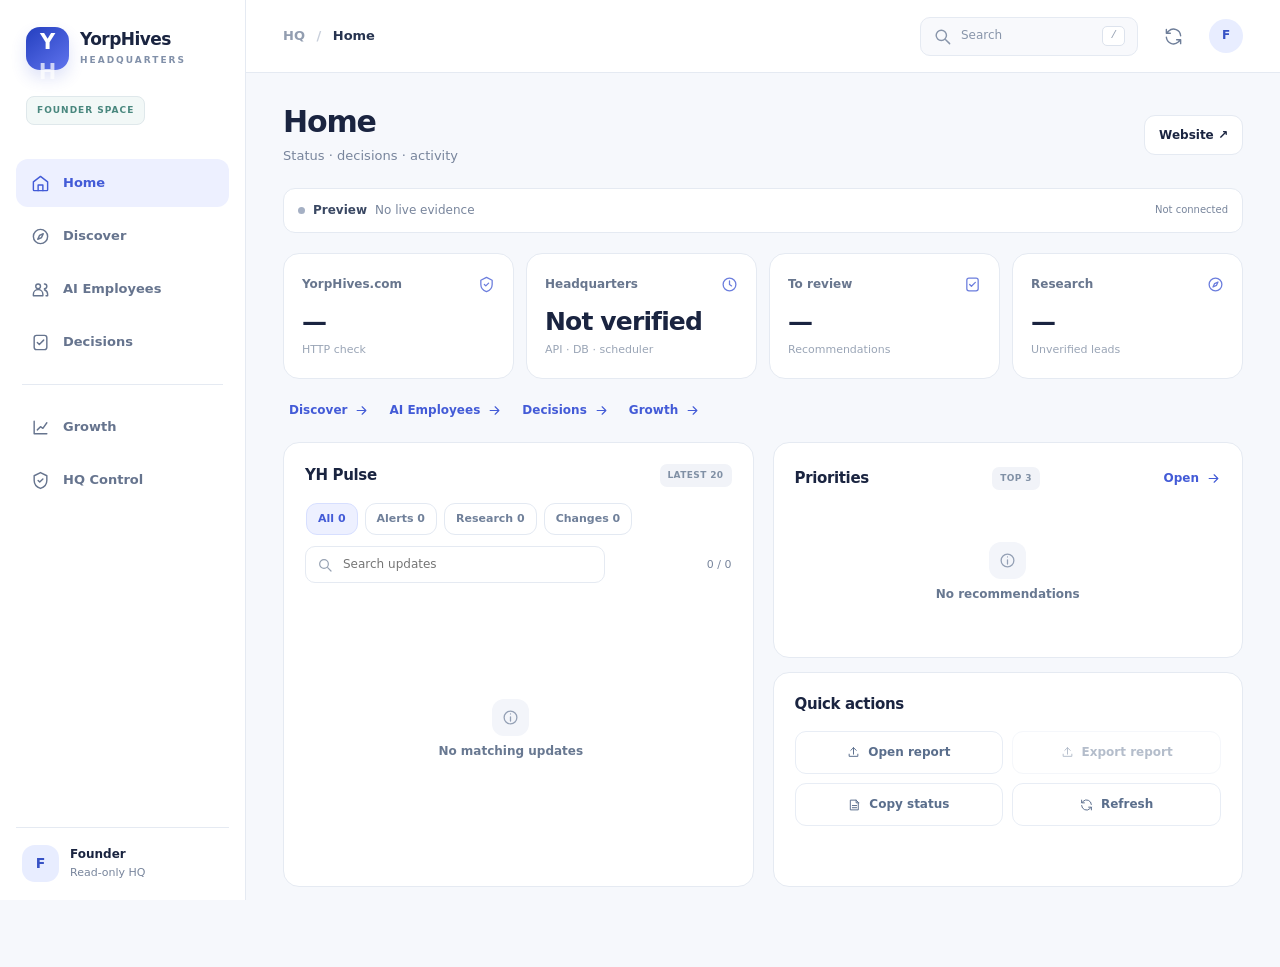
==== commit 73ca2c0f: "feat(hq-home): clickable metrics, searchable Pulse and resilient quick actions" ====
--- a/index.html
+++ b/index.html
@@ -60,6 +60,7 @@
 <div id="more-popover" class="more-popover" aria-label="More pages" hidden><div class="popover-title">More</div><button type="button" data-page="growth"><svg class="icon"><use href="#ic-chart"/></svg> Growth <svg class="icon right"><use href="#ic-chevron"/></svg></button><button type="button" data-page="control"><svg class="icon"><use href="#ic-shield"/></svg> HQ Control <svg class="icon right"><use href="#ic-chevron"/></svg></button><button type="button" id="import-menu-action"><svg class="icon"><use href="#ic-upload"/></svg> Open a report <svg class="icon right"><use href="#ic-chevron"/></svg></button></div>
 <div id="detail-scrim" class="detail-scrim" hidden></div><aside class="detail-drawer" id="detail-drawer" role="dialog" aria-modal="true" aria-labelledby="detail-title" hidden><div class="drawer-header"><span class="pill neutral">DETAILS</span><button class="icon-btn" id="detail-close" aria-label="Close detail"><svg class="icon"><use href="#ic-close"/></svg></button></div><div id="detail-content"></div></aside>
 <dialog id="search-modal" class="search-modal" aria-label="Search Headquarters"><div class="search-modal-top"><svg class="icon"><use href="#ic-search"/></svg><input id="search-input" type="search" placeholder="Search pages and records" autocomplete="off" aria-label="Search HQ pages and evidence"><button id="search-close" class="icon-btn" aria-label="Close search"><svg class="icon"><use href="#ic-close"/></svg></button></div><div id="search-results" class="search-results"></div><div class="search-footer">Pages and loaded records.</div></dialog>
+<dialog id="copy-modal" class="copy-modal" aria-labelledby="copy-heading"><h2 id="copy-heading">Copy status</h2><textarea id="copy-text" readonly aria-label="Status text"></textarea><button id="copy-close" type="button" class="button button-primary">Close</button></dialog>
 <input id="report-file" type="file" accept=".json,application/json" hidden>
 <div class="toast" id="toast" role="status" aria-live="polite"></div>
 <script defer src="./dashboard.js"></script>
--- a/styles.css
+++ b/styles.css
@@ -295,3 +295,77 @@
 }
 @media(max-width:500px){.lead-grid{grid-template-columns:1fr}.lead-card{min-height:143px}.lead-body{gap:5px}.toolbar .inline-search{flex-basis:100%}.toolbar>.select{flex:1}.toolbar>.button{min-width:94px}.button-row .button{min-width:calc(50% - 4px)}}
 @media(max-width:375px){.provenance>small{display:none}.shortcut-row{gap:5px 13px}.stat-grid.three{grid-template-columns:repeat(2,minmax(0,1fr))}}
+
+/* HQ layout system — balanced panels, compact dashboards, contained lists. */
+main{max-width:1420px}
+.content-grid{grid-template-columns:repeat(2,minmax(0,1fr));align-items:stretch}
+.content-grid.equal{align-items:stretch}
+.home-grid{grid-template-columns:repeat(2,minmax(0,1fr))}
+.home-grid>.panel,.home-grid>.vertical-stack{min-width:0;height:100%}
+.home-grid>.vertical-stack{grid-template-rows:repeat(2,minmax(0,1fr));gap:14px}
+.home-grid>.vertical-stack>.panel{min-width:0;min-height:0}
+.home-grid>.panel{display:flex;flex-direction:column}
+.home-grid>.panel .pulse-list{flex:1;min-height:0}
+.panel{display:flex;flex-direction:column}
+.panel-top{min-height:27px}
+.panel>.record-list,.panel>.scroll-region{min-width:0}
+.scroll-region,.scroll-grid{overflow-y:auto;overscroll-behavior:contain;scrollbar-width:thin;scrollbar-color:#c7d0e8 transparent;scrollbar-gutter:stable;min-height:0}
+.scroll-region{max-height:min(47dvh,390px)}
+.pulse-list.scroll-region{max-height:min(58dvh,460px);padding-right:5px}
+.scroll-grid{max-height:min(68dvh,660px);padding:2px 7px 5px 2px;align-content:start}
+.scroll-region:focus-visible,.scroll-grid:focus-visible{outline:2px solid var(--accent);outline-offset:2px;border-radius:8px}
+.pulse-row{min-height:61px}
+.pulse-text strong{display:-webkit-box;-webkit-box-orient:vertical;-webkit-line-clamp:2;line-clamp:2;overflow:hidden}
+.lead-grid{grid-auto-rows:minmax(174px,auto);align-items:stretch}
+.lead-card{height:100%;min-height:174px}
+.lead-body{min-height:0}
+.stat-grid{gap:12px}
+.stat-grid>.stat{height:100%;min-height:126px}
+.team-grid{grid-auto-rows:1fr;align-items:stretch;gap:12px}
+.member-card{height:100%;min-height:126px}
+.system-grid{grid-template-columns:repeat(4,minmax(0,1fr));grid-auto-rows:1fr;gap:12px}
+.system-card{height:100%;min-height:138px}
+.purpose-grid{grid-template-columns:repeat(5,minmax(0,1fr));gap:12px}
+.purpose-card{height:100%;min-height:157px}
+@media(max-width:1150px){
+ .system-grid{grid-template-columns:repeat(2,minmax(0,1fr))}
+ .team-grid{grid-template-columns:repeat(2,minmax(0,1fr))}
+ .purpose-grid{grid-template-columns:repeat(3,minmax(0,1fr))}
+}
+@media(max-width:760px){
+ .content-grid,.content-grid.equal,.home-grid{grid-template-columns:minmax(0,1fr);gap:14px}
+ .home-grid>.vertical-stack{grid-template-rows:auto;gap:14px}
+ .home-grid>.panel{height:auto}
+ .home-grid>.panel .pulse-list{flex:none}
+ .pulse-list.scroll-region{max-height:min(45dvh,360px)}
+ .scroll-region{max-height:min(42dvh,345px)}
+ .scroll-grid{max-height:min(58dvh,530px)}
+ .stat-grid.three{grid-template-columns:repeat(3,minmax(0,1fr))}
+ .team-grid{grid-template-columns:minmax(0,1fr)}
+ .system-grid{grid-template-columns:repeat(2,minmax(0,1fr))}
+ .system-card{min-height:118px}
+ .purpose-grid{display:flex;overflow-x:auto;overscroll-behavior-x:contain;scrollbar-width:thin;padding-bottom:9px}
+ .purpose-card{flex:0 0 min(68vw,205px);min-height:148px}
+}
+@media(max-width:375px){
+ .system-grid{grid-template-columns:repeat(2,minmax(0,1fr))}
+ .stat-grid.three{grid-template-columns:repeat(3,minmax(0,1fr))}
+ .stat-grid.three .stat{padding:10px 8px;min-height:112px}
+ .stat-grid.three .stat>strong{font-size:21px}
+ .stat-grid.three .stat-top{font-size:10px}
+}
+
+/* Home controls: predictable focus, compact search, click targets. */
+.stat-action{width:100%;text-align:left;cursor:pointer;font:inherit;color:inherit}
+.stat-action:hover,.stat-action:focus-visible{border-color:#b5c5fb;background:#fafbff;box-shadow:0 3px 15px #344bd010}
+.stat-action:active{transform:translateY(1px)}
+.pulse-tools{display:flex;align-items:center;gap:8px;min-width:0;margin:0 0 9px}
+.pulse-search{min-width:0;max-width:300px;height:37px;flex:1;margin:0}
+.pulse-count{margin-left:auto;white-space:nowrap;color:var(--muted);font-size:11px;font-variant-numeric:tabular-nums}
+.pulse-tools>.button{padding:8px 10px;min-height:37px;font-size:11px}
+.pulse-tools>.button .icon{width:14px;height:14px}
+.copy-modal{border:1px solid var(--border);border-radius:16px;box-shadow:0 20px 70px #17244433;width:min(500px,calc(100vw - 24px));padding:20px}
+.copy-modal::backdrop{background:#1e2b457a}
+.copy-modal h2{margin:0 0 12px;font-size:18px}
+.copy-modal textarea{width:100%;height:175px;resize:vertical;border:1px solid var(--border);border-radius:10px;color:var(--ink);font:inherit;padding:12px;background:#f8faff;margin:0 0 12px}
+@media(max-width:500px){.pulse-tools{flex-wrap:wrap}.pulse-search{flex-basis:calc(100% - 70px);max-width:none}.pulse-count{margin-left:auto}}
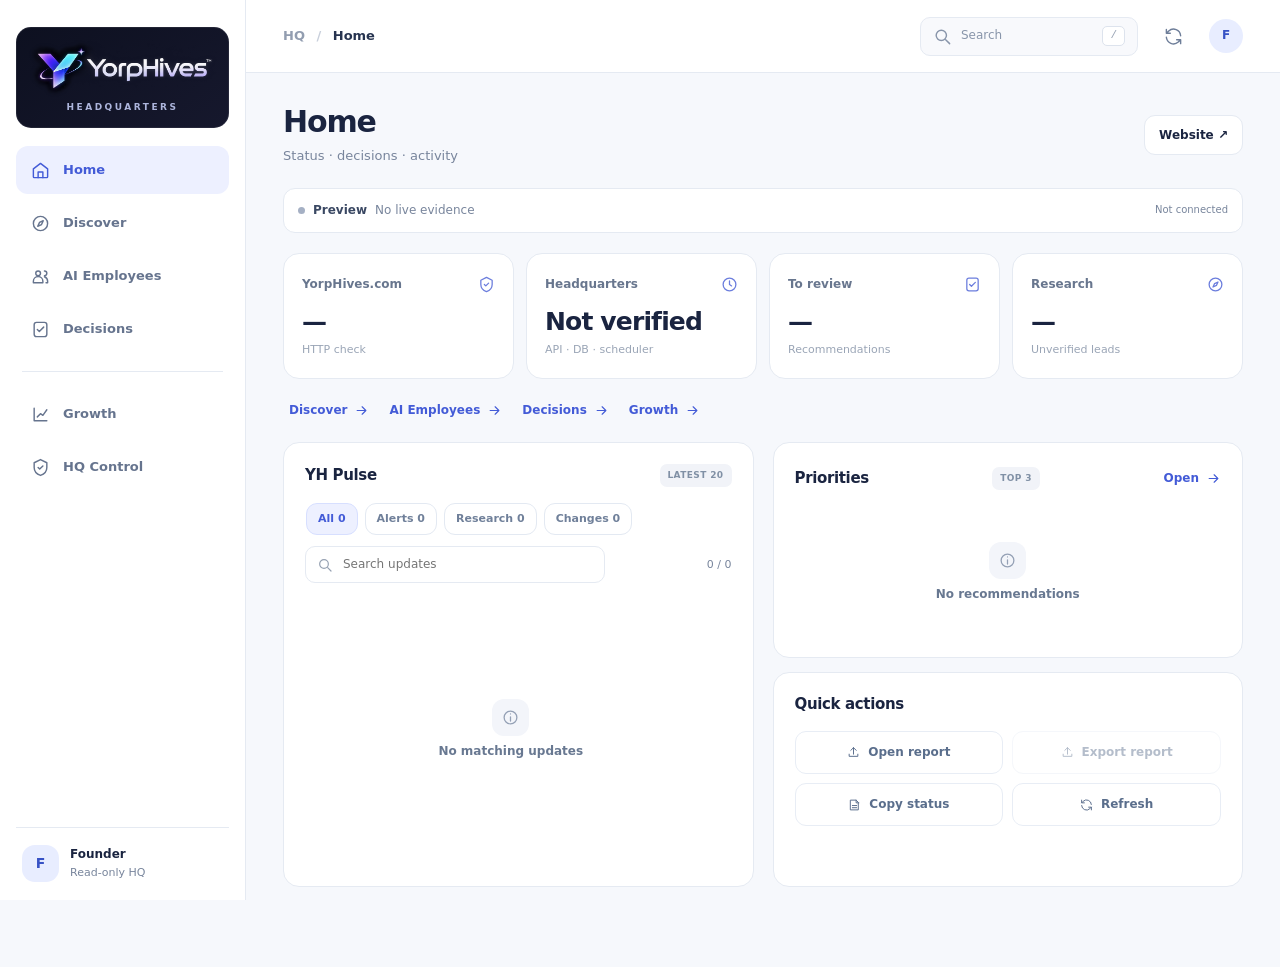
==== commit d722981a: "fix(branding): use original YorpHives neon orbit logo throughout HQ" ====
--- a/index.html
+++ b/index.html
@@ -7,6 +7,7 @@
   <meta name="description" content="YorpHives Headquarters — six clear pages for founder oversight.">
   <title>YorpHives HQ — Clean Workspace</title>
   <link rel="stylesheet" href="./styles.css">
+  <link rel="icon" type="image/webp" href="./assets/yorphives-mark.webp">
   
 </head>
 <body>
@@ -38,7 +39,7 @@
 <a class="skip-link" href="#content">Skip to content</a>
 <div class="app-shell" id="app-shell">
   <aside class="sidebar" aria-label="Main navigation">
-    <div class="brand-wrap"><a class="brand" href="#home" aria-label="YorpHives Headquarters home"><span class="brand-symbol">Y<span>H</span></span><span class="brand-text"><strong>YorpHives</strong><small>HEADQUARTERS</small></span></a><span class="brand-tag">FOUNDER SPACE</span></div>
+    <div class="brand-wrap"><a class="brand" href="#home" aria-label="YorpHives Headquarters home"><img class="brand-logo" src="./assets/yorphives-logo.webp" width="720" height="225" alt="YorpHives"></a><div class="brand-subtitle">HEADQUARTERS</div></div>
     <nav class="desktop-nav" id="desktop-nav" aria-label="Headquarters pages">
       <button class="nav-btn active" type="button" data-page="home" aria-current="page"><svg class="icon"><use href="#ic-home"/></svg><span>Home</span></button>
       <button class="nav-btn" type="button" data-page="discover"><svg class="icon"><use href="#ic-compass"/></svg><span>Discover</span></button>
@@ -52,7 +53,7 @@
   </aside>
   <div class="workspace">
     <header class="topbar"><div class="topbar-left"><button id="back-button" class="icon-btn back-button" aria-label="Go to previous Headquarters page" title="Go back" hidden><svg class="icon"><use href="#ic-back"/></svg></button><span class="topbar-title">HQ <span class="crumb-arrow">/</span> <strong id="current-page-label">Home</strong></span></div><div class="topbar-actions"><button id="global-search-button" class="search-trigger" aria-label="Search Headquarters"><svg class="icon"><use href="#ic-search"/></svg><span>Search</span><kbd>/</kbd></button><button id="refresh-button" class="icon-btn" title="Refresh evidence" aria-label="Refresh evidence"><svg class="icon"><use href="#ic-refresh"/></svg></button><span class="topbar-avatar" title="Founder only">F</span></div></header>
-    <div class="mobile-top"><button id="mobile-back-button" class="icon-btn mobile-back" aria-label="Go back within Headquarters" hidden><svg class="icon"><use href="#ic-back"/></svg></button><span class="mobile-wordmark">YorpHives <strong>HQ</strong></span><span class="mobile-top-actions"><button id="mobile-search-button" class="icon-btn" aria-label="Search"><svg class="icon"><use href="#ic-search"/></svg></button><button id="mobile-refresh-button" class="icon-btn" aria-label="Refresh evidence"><svg class="icon"><use href="#ic-refresh"/></svg></button><span class="topbar-avatar">F</span></span></div>
+    <div class="mobile-top"><button id="mobile-back-button" class="icon-btn mobile-back" aria-label="Go back within Headquarters" hidden><svg class="icon"><use href="#ic-back"/></svg></button><span class="mobile-wordmark"><img class="mobile-brand-icon" src="./assets/yorphives-mark.webp" width="164" height="161" alt="" aria-hidden="true"><span>YorpHives <strong>HQ</strong></span></span><span class="mobile-top-actions"><button id="mobile-search-button" class="icon-btn" aria-label="Search"><svg class="icon"><use href="#ic-search"/></svg></button><button id="mobile-refresh-button" class="icon-btn" aria-label="Refresh evidence"><svg class="icon"><use href="#ic-refresh"/></svg></button><span class="topbar-avatar">F</span></span></div>
     <main id="content" tabindex="-1"><div id="page-root" aria-live="polite"></div></main>
   </div>
   <nav class="bottom-nav" aria-label="Mobile navigation"><button data-page="home" class="bottom-item active" aria-current="page"><svg class="icon"><use href="#ic-home"/></svg><span>Home</span></button><button data-page="discover" class="bottom-item"><svg class="icon"><use href="#ic-compass"/></svg><span>Discover</span></button><button data-page="team" class="bottom-item"><svg class="icon"><use href="#ic-users"/></svg><span>Team</span></button><button data-page="decisions" class="bottom-item"><svg class="icon"><use href="#ic-check"/></svg><span>Decisions</span></button><button id="more-button" class="bottom-item" aria-expanded="false" aria-controls="more-popover"><svg class="icon"><use href="#ic-menu"/></svg><span>More</span></button></nav>
--- a/styles.css
+++ b/styles.css
@@ -18,13 +18,10 @@
 .skip-link:focus{top:10px}
 .app-shell{min-height:100vh}
 .sidebar{position:fixed;z-index:30;inset:0 auto 0 0;width:246px;background:#fff;border-right:1px solid var(--border);padding:27px 16px 18px;display:flex;flex-direction:column}
-.brand-wrap{padding:0 10px 34px}
-.brand{display:flex;align-items:center;gap:11px;width:fit-content}
-.brand-symbol{width:43px;height:43px;display:grid;place-items:center;background:linear-gradient(140deg,#243fbf,#6074ee);color:#fff;border-radius:14px;letter-spacing:-5px;font-weight:900;font-size:21px;padding-right:5px;box-shadow:0 8px 16px #304dd528}
-.brand-symbol span{opacity:.72}
-.brand-text strong{display:block;font-size:17px;letter-spacing:-.55px;line-height:1.1}
-.brand-text small{display:block;font-size:9px;font-weight:750;letter-spacing:2px;color:#8190a9;margin-top:5px}
-.brand-tag{display:inline-block;margin-top:26px;border:1px solid #dfe8eb;background:#f2f8f7;padding:7px 10px;border-radius:8px;color:#49877e;font-size:9px;letter-spacing:1px;font-weight:850}
+.brand-wrap{padding:13px 12px 14px;margin:0 0 18px;border-radius:15px;background:linear-gradient(145deg,#0d1020,#16182d);box-shadow:inset 0 0 0 1px #ffffff12}
+.brand{display:block;width:100%;outline-offset:4px}
+.brand-logo{display:block;width:100%;height:auto;object-fit:contain;max-height:86px}
+.brand-subtitle{margin:2px 0 0;text-align:center;color:#adb5dc;font-size:9px;font-weight:800;letter-spacing:2.5px}
 .desktop-nav{display:flex;flex-direction:column;gap:5px}
 .nav-btn{display:flex;align-items:center;gap:13px;width:100%;padding:14px 15px;border-radius:12px;font-size:13px;color:#66748e;font-weight:680;text-align:left;min-height:48px;transition:background .15s,color .15s}
 .nav-btn:hover{background:#f6f7fc;color:var(--ink)}
@@ -369,3 +366,9 @@
 .copy-modal h2{margin:0 0 12px;font-size:18px}
 .copy-modal textarea{width:100%;height:175px;resize:vertical;border:1px solid var(--border);border-radius:10px;color:var(--ink);font:inherit;padding:12px;background:#f8faff;margin:0 0 12px}
 @media(max-width:500px){.pulse-tools{flex-wrap:wrap}.pulse-search{flex-basis:calc(100% - 70px);max-width:none}.pulse-count{margin-left:auto}}
+
+/* Shared official brand emblem for mobile navigation; sourced from the uploaded YorpHives logo. */
+.mobile-wordmark{display:inline-flex;align-items:center;gap:6px;min-width:0;flex-shrink:1;overflow:hidden}
+.mobile-wordmark>span{overflow:hidden;text-overflow:ellipsis;white-space:nowrap}
+.mobile-brand-icon{display:block;width:32px;height:32px;object-fit:contain;flex:none}
+@media(max-width:375px){.mobile-top{gap:5px}.mobile-wordmark{font-size:14px;gap:4px}.mobile-brand-icon{width:26px;height:26px}}
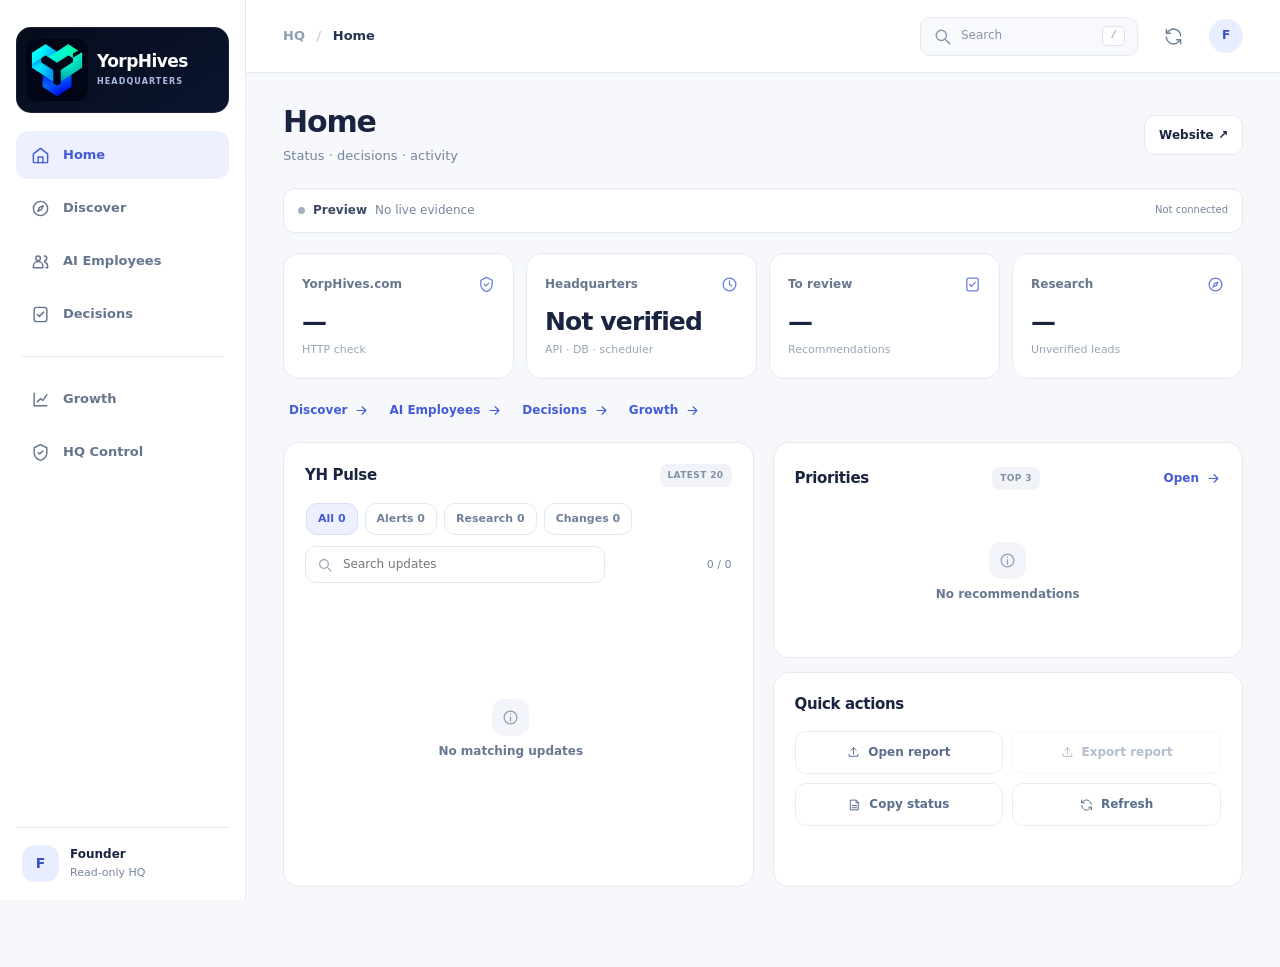
==== commit 77726d21: "fix(brand): adopt founder-approved geometric Y emblem on desktop, mobile and favicon" ====
--- a/index.html
+++ b/index.html
@@ -7,7 +7,7 @@
   <meta name="description" content="YorpHives Headquarters — six clear pages for founder oversight.">
   <title>YorpHives HQ — Clean Workspace</title>
   <link rel="stylesheet" href="./styles.css">
-  <link rel="icon" type="image/webp" href="./assets/yorphives-mark.webp">
+  <link rel="icon" type="image/webp" href="./assets/yorphives-mark.webp?v=7f78695a">
   
 </head>
 <body>
@@ -39,7 +39,7 @@
 <a class="skip-link" href="#content">Skip to content</a>
 <div class="app-shell" id="app-shell">
   <aside class="sidebar" aria-label="Main navigation">
-    <div class="brand-wrap"><a class="brand" href="#home" aria-label="YorpHives Headquarters home"><img class="brand-logo" src="./assets/yorphives-logo.webp" width="720" height="225" alt="YorpHives"></a><div class="brand-subtitle">HEADQUARTERS</div></div>
+    <div class="brand-wrap"><a class="brand" href="#home" aria-label="YorpHives Headquarters home"><img class="brand-logo" src="./assets/yorphives-logo.webp?v=ba0f325e" width="64" height="64" alt="YorpHives logo"><span class="brand-label"><strong>YorpHives</strong><small>HEADQUARTERS</small></span></a></div>
     <nav class="desktop-nav" id="desktop-nav" aria-label="Headquarters pages">
       <button class="nav-btn active" type="button" data-page="home" aria-current="page"><svg class="icon"><use href="#ic-home"/></svg><span>Home</span></button>
       <button class="nav-btn" type="button" data-page="discover"><svg class="icon"><use href="#ic-compass"/></svg><span>Discover</span></button>
@@ -53,7 +53,7 @@
   </aside>
   <div class="workspace">
     <header class="topbar"><div class="topbar-left"><button id="back-button" class="icon-btn back-button" aria-label="Go to previous Headquarters page" title="Go back" hidden><svg class="icon"><use href="#ic-back"/></svg></button><span class="topbar-title">HQ <span class="crumb-arrow">/</span> <strong id="current-page-label">Home</strong></span></div><div class="topbar-actions"><button id="global-search-button" class="search-trigger" aria-label="Search Headquarters"><svg class="icon"><use href="#ic-search"/></svg><span>Search</span><kbd>/</kbd></button><button id="refresh-button" class="icon-btn" title="Refresh evidence" aria-label="Refresh evidence"><svg class="icon"><use href="#ic-refresh"/></svg></button><span class="topbar-avatar" title="Founder only">F</span></div></header>
-    <div class="mobile-top"><button id="mobile-back-button" class="icon-btn mobile-back" aria-label="Go back within Headquarters" hidden><svg class="icon"><use href="#ic-back"/></svg></button><span class="mobile-wordmark"><img class="mobile-brand-icon" src="./assets/yorphives-mark.webp" width="164" height="161" alt="" aria-hidden="true"><span>YorpHives <strong>HQ</strong></span></span><span class="mobile-top-actions"><button id="mobile-search-button" class="icon-btn" aria-label="Search"><svg class="icon"><use href="#ic-search"/></svg></button><button id="mobile-refresh-button" class="icon-btn" aria-label="Refresh evidence"><svg class="icon"><use href="#ic-refresh"/></svg></button><span class="topbar-avatar">F</span></span></div>
+    <div class="mobile-top"><button id="mobile-back-button" class="icon-btn mobile-back" aria-label="Go back within Headquarters" hidden><svg class="icon"><use href="#ic-back"/></svg></button><span class="mobile-wordmark"><img class="mobile-brand-icon" src="./assets/yorphives-mark.webp?v=7f78695a" width="192" height="192" alt="" aria-hidden="true"><span>YorpHives <strong>HQ</strong></span></span><span class="mobile-top-actions"><button id="mobile-search-button" class="icon-btn" aria-label="Search"><svg class="icon"><use href="#ic-search"/></svg></button><button id="mobile-refresh-button" class="icon-btn" aria-label="Refresh evidence"><svg class="icon"><use href="#ic-refresh"/></svg></button><span class="topbar-avatar">F</span></span></div>
     <main id="content" tabindex="-1"><div id="page-root" aria-live="polite"></div></main>
   </div>
   <nav class="bottom-nav" aria-label="Mobile navigation"><button data-page="home" class="bottom-item active" aria-current="page"><svg class="icon"><use href="#ic-home"/></svg><span>Home</span></button><button data-page="discover" class="bottom-item"><svg class="icon"><use href="#ic-compass"/></svg><span>Discover</span></button><button data-page="team" class="bottom-item"><svg class="icon"><use href="#ic-users"/></svg><span>Team</span></button><button data-page="decisions" class="bottom-item"><svg class="icon"><use href="#ic-check"/></svg><span>Decisions</span></button><button id="more-button" class="bottom-item" aria-expanded="false" aria-controls="more-popover"><svg class="icon"><use href="#ic-menu"/></svg><span>More</span></button></nav>
--- a/styles.css
+++ b/styles.css
@@ -18,10 +18,12 @@
 .skip-link:focus{top:10px}
 .app-shell{min-height:100vh}
 .sidebar{position:fixed;z-index:30;inset:0 auto 0 0;width:246px;background:#fff;border-right:1px solid var(--border);padding:27px 16px 18px;display:flex;flex-direction:column}
-.brand-wrap{padding:13px 12px 14px;margin:0 0 18px;border-radius:15px;background:linear-gradient(145deg,#0d1020,#16182d);box-shadow:inset 0 0 0 1px #ffffff12}
-.brand{display:block;width:100%;outline-offset:4px}
-.brand-logo{display:block;width:100%;height:auto;object-fit:contain;max-height:86px}
-.brand-subtitle{margin:2px 0 0;text-align:center;color:#adb5dc;font-size:9px;font-weight:800;letter-spacing:2.5px}
+.brand-wrap{padding:12px 10px;margin:0 0 18px;border-radius:15px;background:linear-gradient(145deg,#060c1b,#0c1530);box-shadow:inset 0 0 0 1px #ffffff12}
+.brand{display:flex;align-items:center;gap:9px;width:100%;min-width:0;outline-offset:4px}
+.brand-logo{display:block;width:62px;height:62px;object-fit:cover;border-radius:12px;flex:none}
+.brand-label{min-width:0;color:#fff}
+.brand-label strong{display:block;line-height:1.15;font-size:17px;letter-spacing:-.55px;font-weight:820;white-space:nowrap}
+.brand-label small{display:block;margin-top:5px;font-size:8px;letter-spacing:1.1px;font-weight:750;color:#aabbe0;white-space:nowrap}
 .desktop-nav{display:flex;flex-direction:column;gap:5px}
 .nav-btn{display:flex;align-items:center;gap:13px;width:100%;padding:14px 15px;border-radius:12px;font-size:13px;color:#66748e;font-weight:680;text-align:left;min-height:48px;transition:background .15s,color .15s}
 .nav-btn:hover{background:#f6f7fc;color:var(--ink)}
